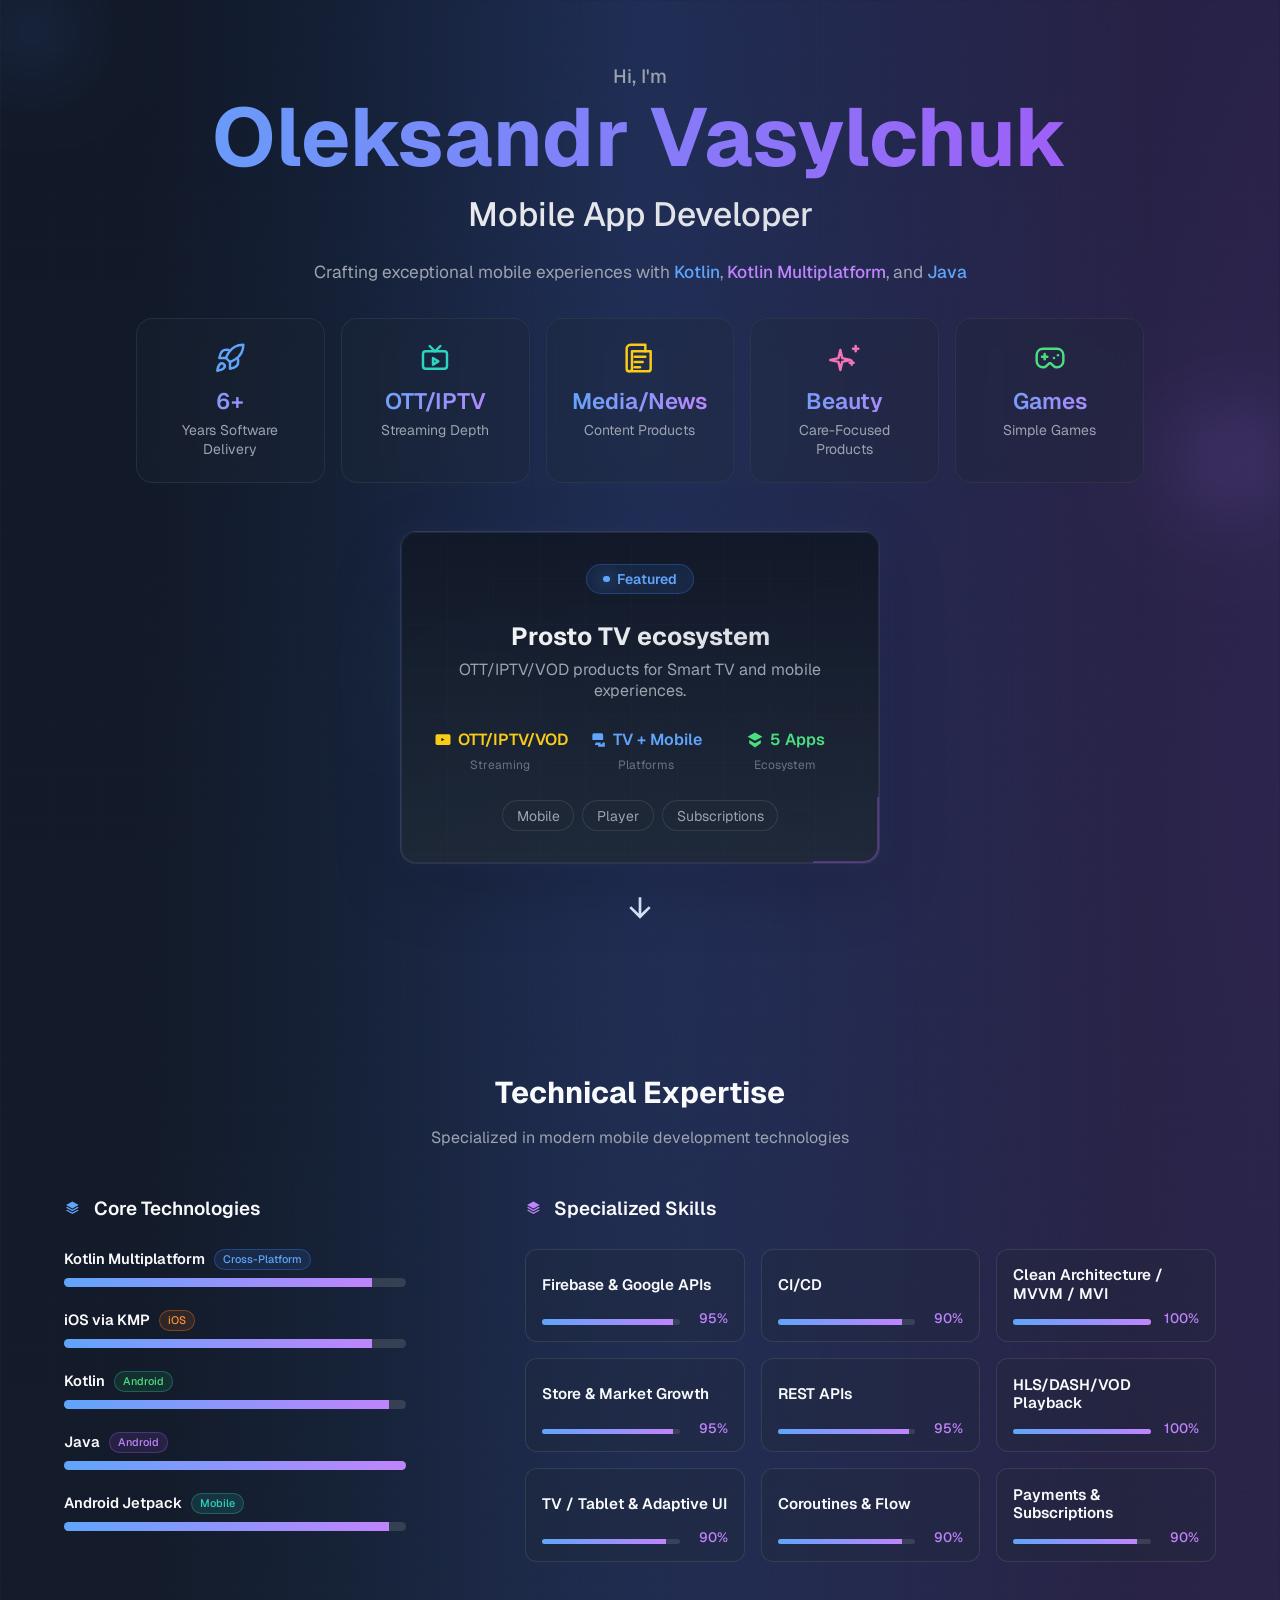
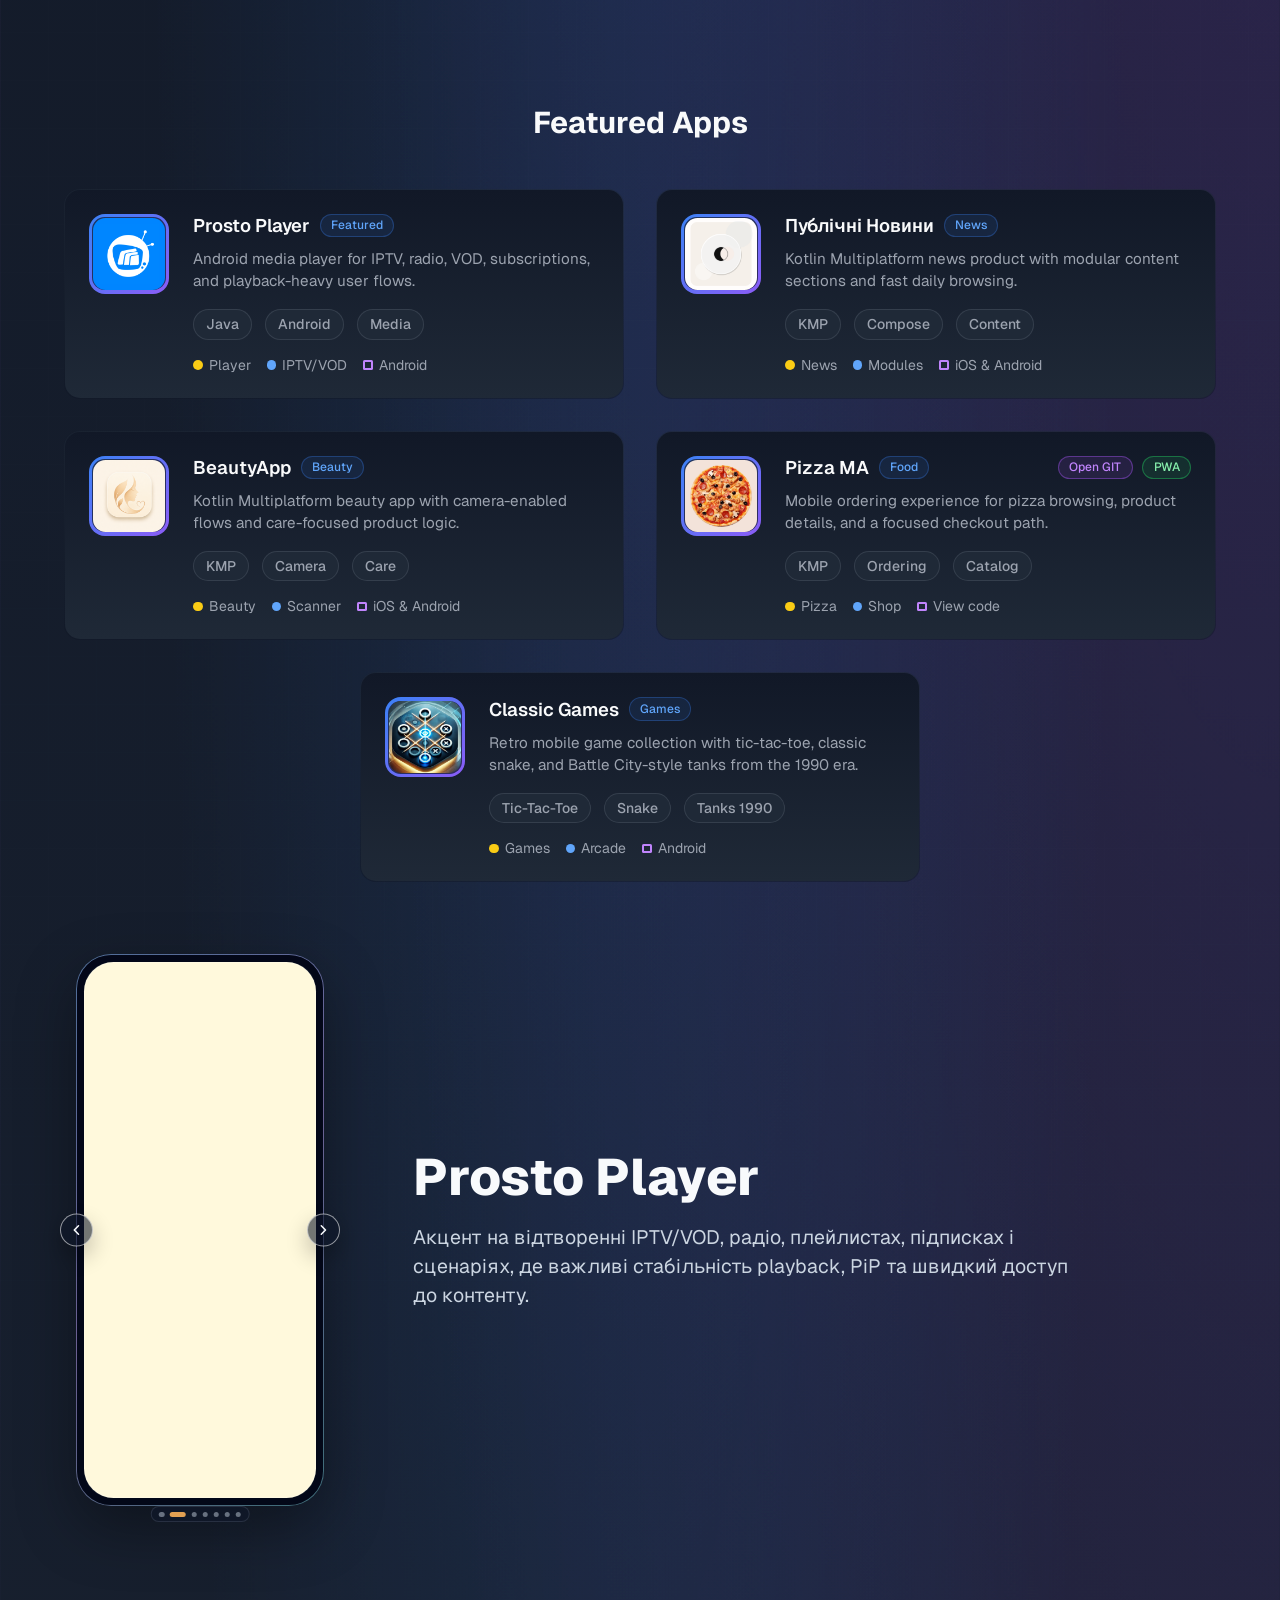
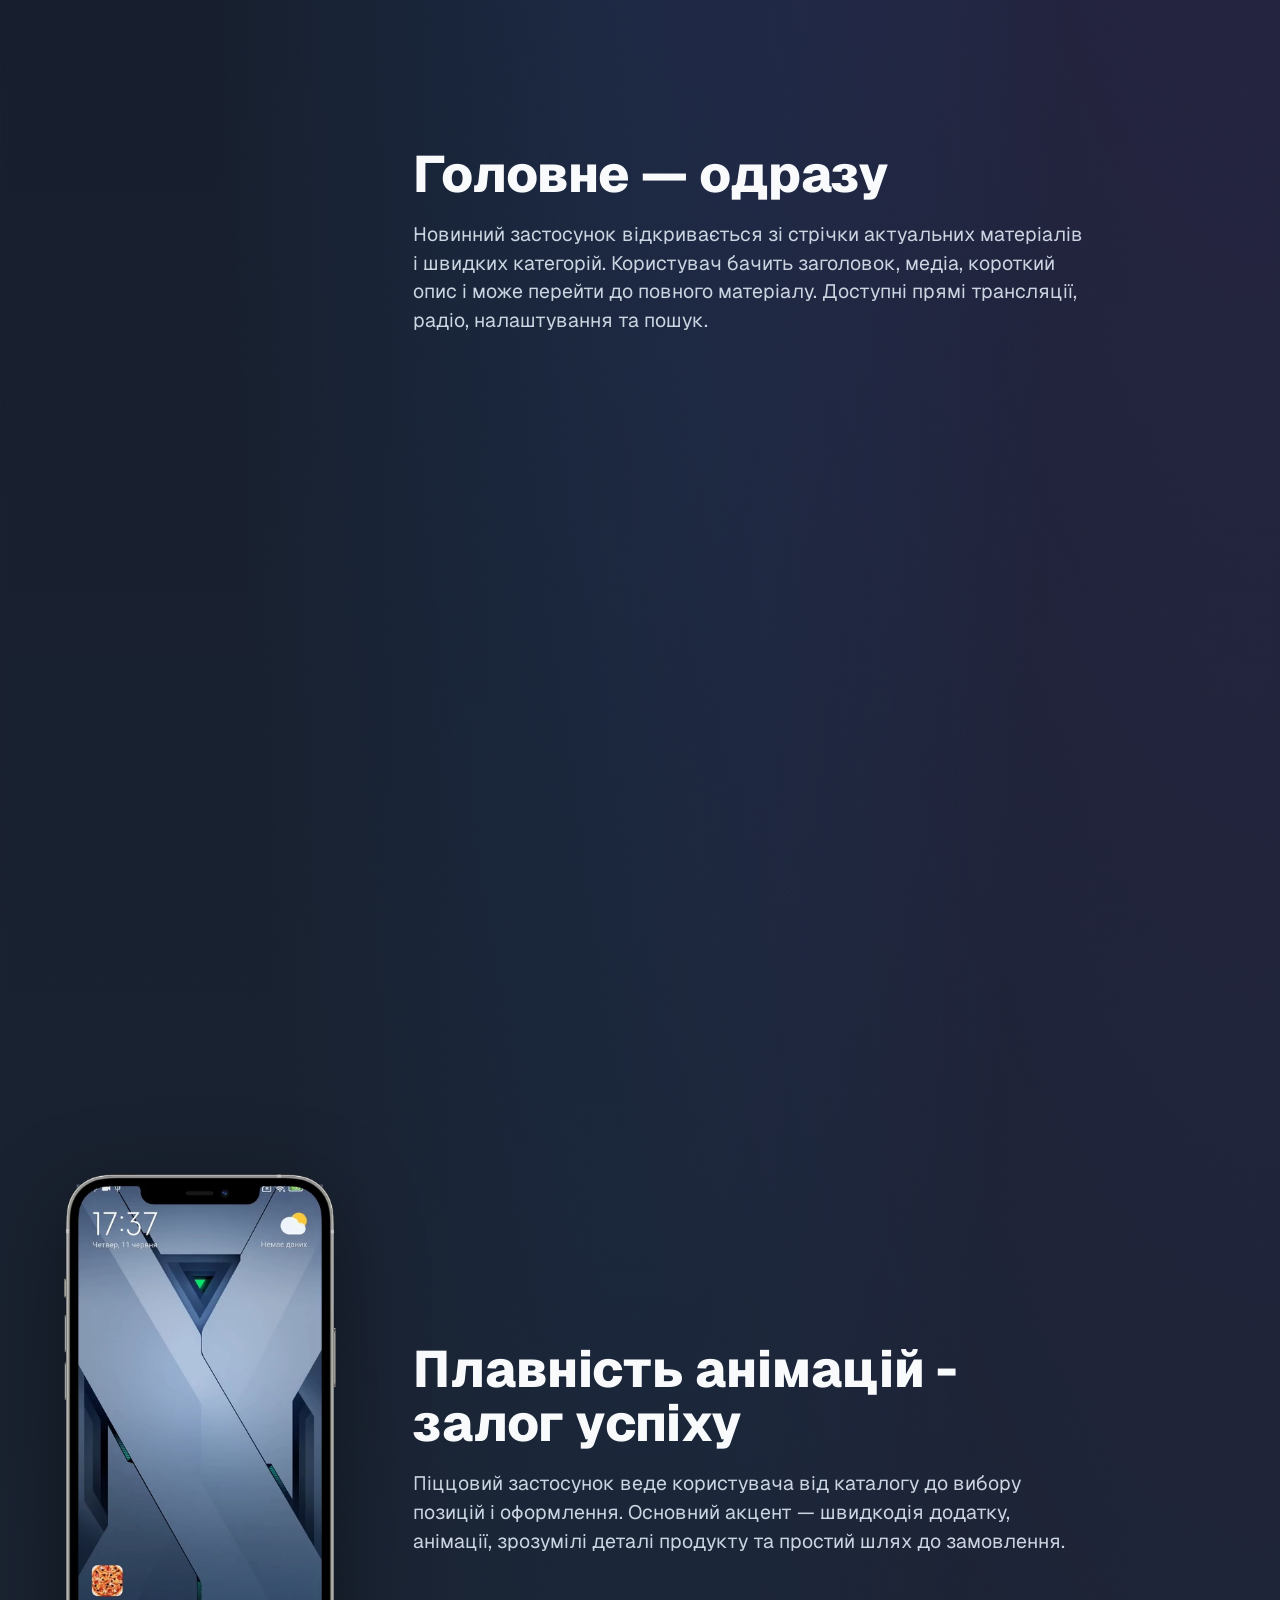
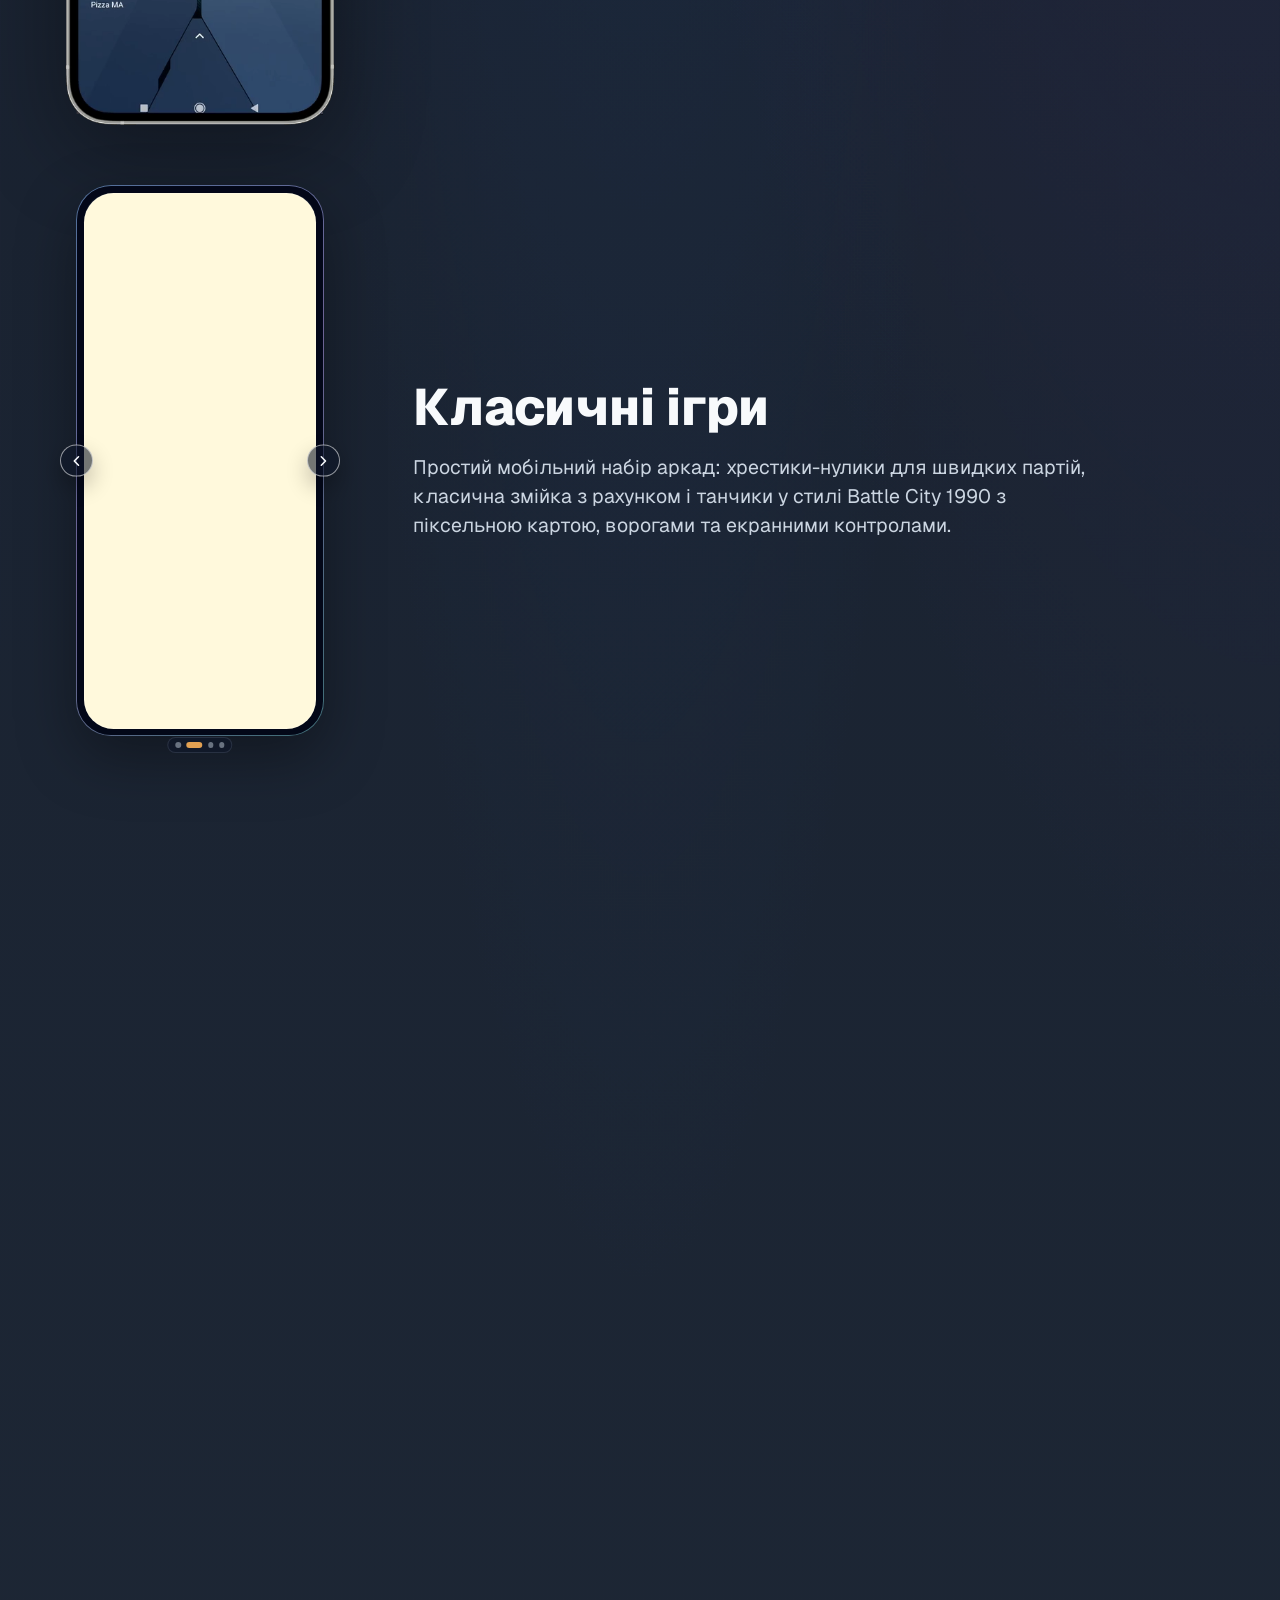
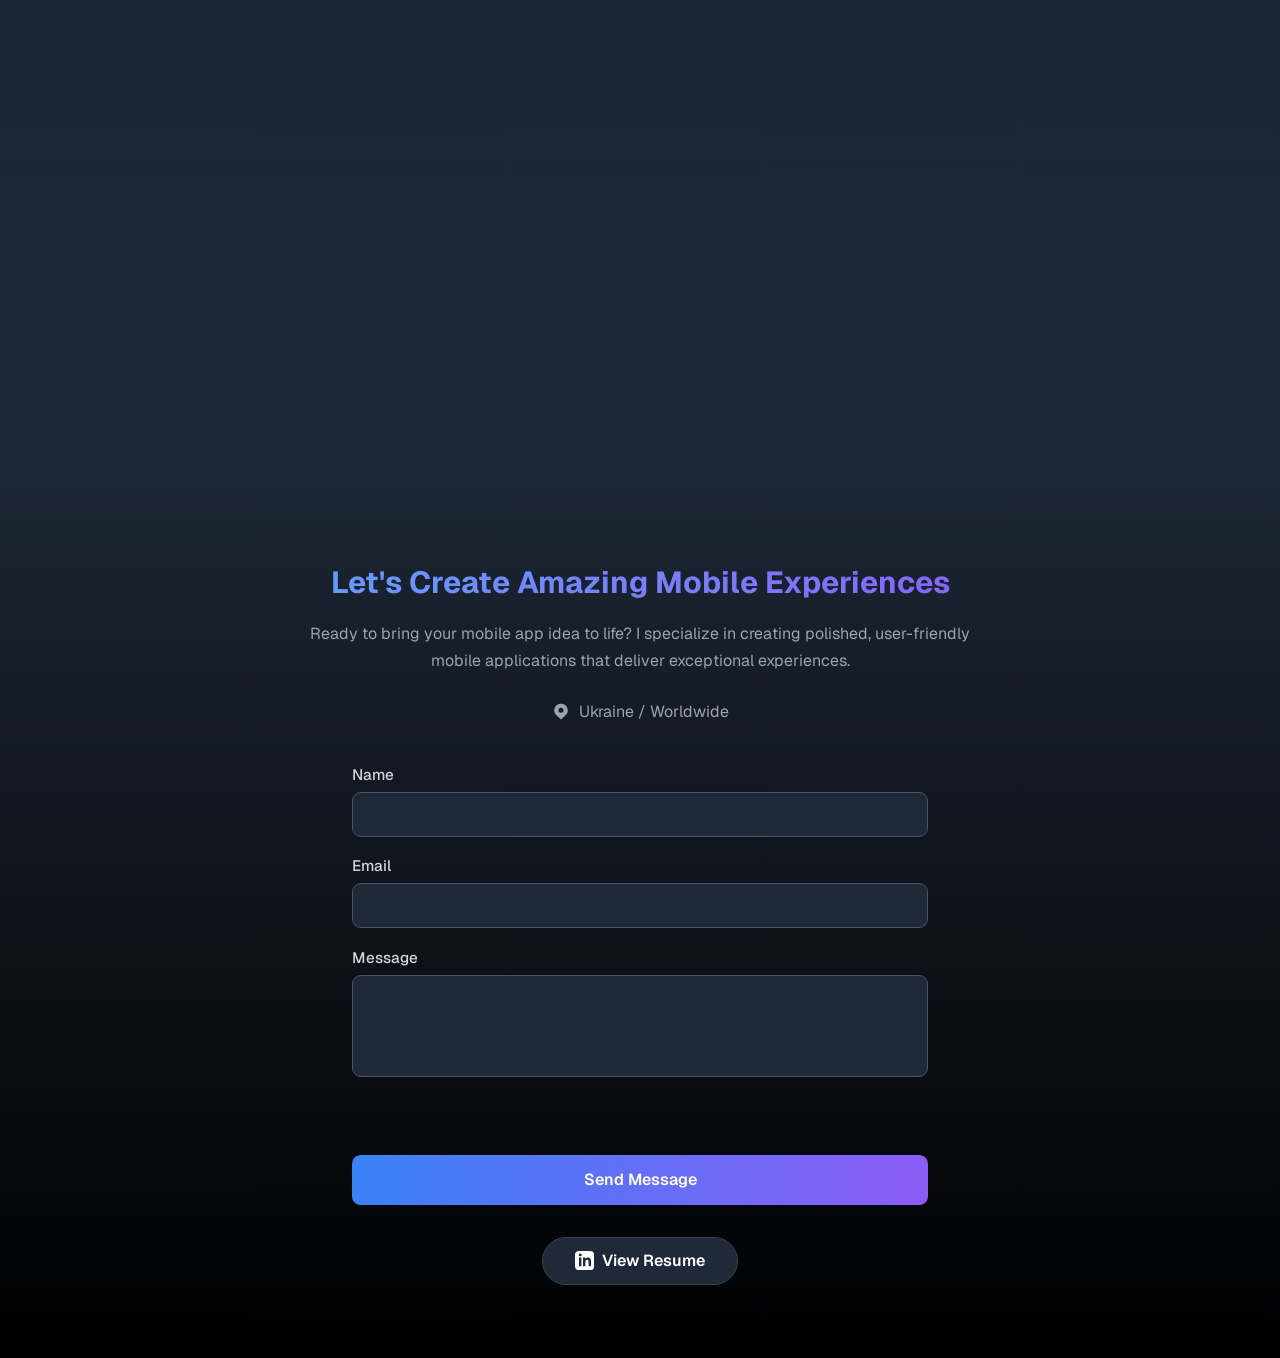
==== index.html @ 854aed81 "Add Pizza PWA action chip" ====
<!DOCTYPE html>
<html lang="en">
<head>
  <meta charset="UTF-8">
  <meta name="viewport" content="width=device-width, initial-scale=1.0">
  <meta name="description" content="Mobile developer portfolio for Oleksandr Vasylchuk. Kotlin, Kotlin Multiplatform, and Java development.">
  <title>Oleksandr Vasylchuk | Mobile App Developer</title>
  <link rel="preconnect" href="https://fonts.googleapis.com">
  <link rel="preconnect" href="https://fonts.gstatic.com" crossorigin>
  <link href="https://fonts.googleapis.com/css2?family=Geist:wght@400;500;600;700;800&display=swap" rel="stylesheet">
  <link rel="stylesheet" href="styles.css">
</head>
<body>
  <main class="page-shell">
    <div class="grid-pattern" aria-hidden="true"></div>
    <div class="ambient ambient-blue" aria-hidden="true"></div>
    <div class="ambient ambient-purple" aria-hidden="true"></div>
    <div class="ambient ambient-teal" aria-hidden="true"></div>

    <section id="home" class="hero section">
      <div class="hero-copy reveal">
        <p class="eyebrow">Hi, I'm</p>
        <h1>Oleksandr Vasylchuk</h1>
        <h2>Mobile App Developer</h2>
        <p class="hero-text">
          Crafting exceptional mobile experiences with <strong>Kotlin</strong>, <strong>Kotlin Multiplatform</strong>, and <strong>Java</strong>
        </p>
      </div>

      <div class="stats-grid">
        <article class="stat-card reveal" style="--delay: 70ms">
          <svg viewBox="0 0 24 24" aria-hidden="true">
            <path d="M4.5 16.5c-1.5 1.3-2 5-2 5s3.7-.5 5-2c.7-.8.7-2.1-.1-2.9a2.2 2.2 0 0 0-2.9-.1Z"/>
            <path d="m12 15-3-3a22 22 0 0 1 2-4A12.9 12.9 0 0 1 22 2c0 2.7-.8 7.5-6 11a22 22 0 0 1-4 2Z"/>
            <path d="M9 12H4s.6-3.5 2-5c1.6-1.6 5-1 5-1"/>
            <path d="M12 15v5s3.5-.6 5-2c1.6-1.6 1-5 1-5"/>
          </svg>
          <strong>6+</strong>
          <span>Years Software Delivery</span>
        </article>
        <article class="stat-card reveal" style="--delay: 140ms">
          <svg viewBox="0 0 24 24" aria-hidden="true">
            <rect x="3" y="7" width="18" height="13" rx="2"/>
            <path d="m8 3 4 4 4-4"/>
            <path d="m10.5 12 4 2.5-4 2.5v-5Z"/>
          </svg>
          <strong>OTT/IPTV</strong>
          <span>Streaming Depth</span>
        </article>
        <article class="stat-card reveal" style="--delay: 210ms">
          <svg viewBox="0 0 24 24" aria-hidden="true">
            <path d="M4 22h14a2 2 0 0 0 2-2V7H6v13a2 2 0 0 1-2 2Z"/>
            <path d="M4 22a2 2 0 0 1-2-2V5a3 3 0 0 1 3-3h11v5"/>
            <path d="M8 11h8"/>
            <path d="M8 15h6"/>
            <path d="M8 19h4"/>
          </svg>
          <strong>Media/News</strong>
          <span>Content Products</span>
        </article>
        <article class="stat-card reveal" style="--delay: 280ms">
          <svg viewBox="0 0 24 24" aria-hidden="true">
            <path d="M9.9 14.9 8.5 21l-1.4-6.1L1 13.5l6.1-1.4L8.5 6l1.4 6.1 6.1 1.4-6.1 1.4Z"/>
            <path d="M20 3v4"/>
            <path d="M22 5h-4"/>
            <path d="M17 14v3"/>
            <path d="M18.5 15.5h-3"/>
          </svg>
          <strong>Beauty</strong>
          <span>Care-Focused Products</span>
        </article>
        <article class="stat-card reveal" style="--delay: 350ms">
          <svg viewBox="0 0 24 24" aria-hidden="true">
            <path d="M17.3 5H6.7A4.7 4.7 0 0 0 2 9.7v4.6A4.7 4.7 0 0 0 6.7 19h.4a3 3 0 0 0 2.1-.9l2.2-2.1h1.2l2.2 2.1a3 3 0 0 0 2.1.9h.4a4.7 4.7 0 0 0 4.7-4.7V9.7A4.7 4.7 0 0 0 17.3 5Z"/>
            <path d="M6 11h4"/>
            <path d="M8 9v4"/>
            <path d="M15 12h.01"/>
            <path d="M18 10h.01"/>
          </svg>
          <strong>Games</strong>
          <span>Simple Games</span>
        </article>
      </div>

      <a class="featured-app hero-card reveal" href="https://play.google.com/store/apps/dev?id=5139522509500891874&hl=uk" target="_blank" rel="noopener noreferrer" style="--delay: 360ms">
        <div class="card-grid" aria-hidden="true"></div>
        <span class="badge">Featured</span>
        <h3>Prosto TV ecosystem</h3>
        <p>OTT/IPTV/VOD products for Smart TV and mobile experiences.</p>
        <div class="app-metrics">
          <span>
            <b>
              <svg viewBox="0 0 24 24" aria-hidden="true"><path d="M3 7a2 2 0 0 1 2-2h14a2 2 0 0 1 2 2v9a2 2 0 0 1-2 2H5a2 2 0 0 1-2-2V7Zm7 2.5v4l4-2-4-2Z"/></svg>
              OTT/IPTV/VOD
            </b>
            Streaming
          </span>
          <span>
            <b>
              <svg viewBox="0 0 24 24" aria-hidden="true"><path d="M4 6a2 2 0 0 1 2-2h9a2 2 0 0 1 2 2v6H4V6Zm12 9h3v5h-8v-5h3v2h2v-2Zm-5 3H7l1-3h4l-1 3Z"/></svg>
              TV + Mobile
            </b>
            Platforms
          </span>
          <span>
            <b>
              <svg viewBox="0 0 24 24" aria-hidden="true"><path d="M12 3 3 8l9 5 9-5-9-5Zm-7 9 7 4 7-4v4l-7 5-7-5v-4Z"/></svg>
              5 Apps
            </b>
            Ecosystem
          </span>
        </div>
        <div class="chip-row">
          <span>Mobile</span>
          <span>Player</span>
          <span>Subscriptions</span>
        </div>
      </a>

      <a class="scroll-indicator" href="#expertise" aria-label="Scroll to expertise">
        <svg viewBox="0 0 24 24" aria-hidden="true"><path d="M11 4h2v12.2l5.6-5.6L20 12l-8 8-8-8 1.4-1.4 5.6 5.6V4Z"/></svg>
      </a>
    </section>

    <section id="expertise" class="section expertise">
      <div class="section-heading reveal">
        <h2>Technical Expertise</h2>
        <p>Specialized in modern mobile development technologies</p>
      </div>

      <div class="expertise-grid">
        <div class="panel reveal">
          <h3>
            <svg viewBox="0 0 24 24" aria-hidden="true"><path d="m12 2 9 5-9 5-9-5 9-5Zm0 12 7.5-4.2L21 11l-9 5-9-5 1.5-1.2L12 14Zm0 4 7.5-4.2L21 15l-9 5-9-5 1.5-1.2L12 18Z"/></svg>
            Core Technologies
          </h3>
          <div class="tech-list">
            <article class="tech-row" tabindex="0">
              <div class="tech-title">
                <strong>Kotlin Multiplatform</strong>
                <span>Cross-Platform</span>
              </div>
              <div class="progress-line"><span style="--value: 90%"></span></div>
              <b class="percent">90%</b>
              <div class="tooltip">
                <strong>Kotlin Multiplatform</strong>
                <span>90% Proficiency</span>
                <span>Expert Level</span>
                <span>Shared mobile architecture</span>
              </div>
            </article>
            <article class="tech-row" tabindex="0">
              <div class="tech-title">
                <strong>iOS via KMP</strong>
                <span>iOS</span>
              </div>
              <div class="progress-line"><span style="--value: 90%"></span></div>
              <b class="percent">90%</b>
              <div class="tooltip">
                <strong>iOS via KMP</strong>
                <span>90% Proficiency</span>
                <span>Expert Level</span>
                <span>KMP-based iOS delivery</span>
              </div>
            </article>
            <article class="tech-row" tabindex="0">
              <div class="tech-title">
                <strong>Kotlin</strong>
                <span>Android</span>
              </div>
              <div class="progress-line"><span style="--value: 95%"></span></div>
              <b class="percent">95%</b>
              <div class="tooltip">
                <strong>Kotlin</strong>
                <span>95% Proficiency</span>
                <span>Expert Level</span>
                <span>Production Android</span>
              </div>
            </article>
            <article class="tech-row" tabindex="0">
              <div class="tech-title">
                <strong>Java</strong>
                <span>Android</span>
              </div>
              <div class="progress-line"><span style="--value: 100%"></span></div>
              <b class="percent">100%</b>
              <div class="tooltip">
                <strong>Java</strong>
                <span>100% Proficiency</span>
                <span>Expert Level</span>
                <span>Legacy and production codebases</span>
              </div>
            </article>
            <article class="tech-row" tabindex="0">
              <div class="tech-title">
                <strong>Android Jetpack</strong>
                <span>Mobile</span>
              </div>
              <div class="progress-line"><span style="--value: 95%"></span></div>
              <b class="percent">95%</b>
              <div class="tooltip">
                <strong>Android Jetpack</strong>
                <span>95% Proficiency</span>
                <span>Expert Level</span>
                <span>Modern app foundations</span>
              </div>
            </article>
          </div>
        </div>

        <div class="panel reveal" style="--delay: 120ms">
          <h3>
            <svg viewBox="0 0 24 24" aria-hidden="true"><path d="M12 2 3 7l9 5 9-5-9-5Zm0 12L4.5 9.8 3 11l9 5 9-5-1.5-1.2L12 14Zm0 4-7.5-4.2L3 15l9 5 9-5-1.5-1.2L12 18Z"/></svg>
            Specialized Skills
          </h3>
          <div class="skill-grid">
            <article class="skill-card" tabindex="0">
              <h4>Firebase & Google APIs</h4>
              <div class="mini-progress"><span style="--value: 95%"></span></div>
              <b>95%</b>
              <svg class="skill-card-icon firebase-icon" viewBox="0 0 24 24" aria-hidden="true"><path d="M3.89 15.67 6.26.46a.54.54 0 0 1 1.01-.17l2.54 4.77 2.67-1.39a.54.54 0 0 1 .96 0l7.24 15.7-7.92 4.43a1.62 1.62 0 0 1-1.59 0L3.32 19.36l6.31-10.95-5.74 7.26Zm10.41-8.52-1.82-3.48-8.95 14.31 10.77-10.83Z"/></svg>
            </article>
            <article class="skill-card" tabindex="0">
              <h4>CI/CD</h4>
              <div class="mini-progress"><span style="--value: 90%"></span></div>
              <b>90%</b>
              <img class="skill-card-icon asset-icon cicd-icon" src="assets/skill-icons/cicd.png" alt="" aria-hidden="true">
            </article>
            <article class="skill-card" tabindex="0">
              <h4>Clean Architecture&nbsp;/ MVVM / MVI</h4>
              <div class="mini-progress"><span style="--value: 100%"></span></div>
              <b>100%</b>
              <svg class="skill-card-icon architecture-icon" viewBox="0 0 24 24" aria-hidden="true"><path d="M12 2 3 7l9 5 9-5-9-5Zm-7 9 7 4 7-4 2 1-9 5-9-5 2-1Zm0 5 7 4 7-4 2 1-9 5-9-5 2-1Z"/></svg>
            </article>
            <article class="skill-card" tabindex="0">
              <h4>Store & Market Growth</h4>
              <div class="mini-progress"><span style="--value: 95%"></span></div>
              <b>95%</b>
              <img class="skill-card-icon asset-icon store-icon" src="assets/skill-icons/stores.png" alt="" aria-hidden="true">
            </article>
            <article class="skill-card" tabindex="0">
              <h4>REST APIs</h4>
              <div class="mini-progress"><span style="--value: 95%"></span></div>
              <b>95%</b>
              <img class="skill-card-icon asset-icon api-icon" src="assets/skill-icons/rest-api.png" alt="" aria-hidden="true">
            </article>
            <article class="skill-card" tabindex="0">
              <h4>HLS/DASH/VOD Playback</h4>
              <div class="mini-progress"><span style="--value: 100%"></span></div>
              <b>100%</b>
              <svg class="skill-card-icon media-icon" viewBox="0 0 24 24" aria-hidden="true"><path d="M3 5h18v12H3V5Zm7 3v6l5-3-5-3Zm-5 12h14v2H5v-2Z"/></svg>
            </article>
            <article class="skill-card" tabindex="0">
              <h4>TV / Tablet & Adaptive UI</h4>
              <div class="mini-progress"><span style="--value: 90%"></span></div>
              <b>90%</b>
              <svg class="skill-card-icon tv-icon" viewBox="0 0 24 24" aria-hidden="true"><path d="M4 5h16a2 2 0 0 1 2 2v10a2 2 0 0 1-2 2h-7v2h3v2H8v-2h3v-2H4a2 2 0 0 1-2-2V7a2 2 0 0 1 2-2Zm3 4h4v2H7V9Zm0 4h10v2H7v-2Zm12-4h-5v2h5V9Z"/></svg>
            </article>
            <article class="skill-card" tabindex="0">
              <h4>Coroutines & Flow</h4>
              <div class="mini-progress"><span style="--value: 90%"></span></div>
              <b>90%</b>
              <img class="skill-card-icon asset-icon flow-icon" src="assets/skill-icons/coroutines.png" alt="" aria-hidden="true">
            </article>
            <article class="skill-card" tabindex="0">
              <h4>Payments & Subscriptions</h4>
              <div class="mini-progress"><span style="--value: 90%"></span></div>
              <b>90%</b>
              <svg class="skill-card-icon payments-icon" viewBox="0 0 24 24" aria-hidden="true"><path d="M3 6h18v12H3V6Zm0 4h18V8H3v2Zm4 5h5v-2H7v2Zm10-2h2v2h-2v-2Z"/></svg>
            </article>
          </div>
        </div>
      </div>
    </section>

    <section id="projects" class="section projects">
      <div class="section-heading reveal">
        <h2>Featured Apps</h2>
      </div>

      <div class="project-grid">
        <article class="project-card reveal" tabindex="0">
          <div class="app-icon has-image">
            <img src="assets/project-icons/prosto-player.png" alt="Prosto Player app icon">
          </div>
          <div>
            <div class="project-title">
              <h3>Prosto Player</h3>
              <span>Featured</span>
            </div>
            <p>Android media player for IPTV, radio, VOD, subscriptions, and playback-heavy user flows.</p>
            <div class="tag-row">
              <span>Java</span><span>Android</span><span>Media</span>
            </div>
            <div class="project-meta">
              <span>Player</span><span>IPTV/VOD</span><span>Android</span>
            </div>
          </div>
        </article>

        <article class="project-card reveal" tabindex="0" style="--delay: 120ms">
          <div class="app-icon has-image">
            <img src="assets/project-icons/public-news.png" alt="Public News app icon">
          </div>
          <div>
            <div class="project-title">
              <h3>Публічні Новини</h3>
              <span>News</span>
            </div>
            <p>Kotlin Multiplatform news product with modular content sections and fast daily browsing.</p>
            <div class="tag-row">
              <span>KMP</span><span>Compose</span><span>Content</span>
            </div>
            <div class="project-meta">
              <span>News</span><span>Modules</span><span>iOS & Android</span>
            </div>
          </div>
        </article>

        <article class="project-card reveal" tabindex="0" style="--delay: 240ms">
          <div class="app-icon has-image">
            <img src="assets/project-icons/beauty-app.png" alt="BeautyApp app icon">
          </div>
          <div>
            <div class="project-title">
              <h3>BeautyApp</h3>
              <span>Beauty</span>
            </div>
            <p>Kotlin Multiplatform beauty app with camera-enabled flows and care-focused product logic.</p>
            <div class="tag-row">
              <span>KMP</span><span>Camera</span><span>Care</span>
            </div>
            <div class="project-meta">
              <span>Beauty</span><span>Scanner</span><span>iOS & Android</span>
            </div>
          </div>
        </article>

        <article class="project-card project-card--pizza reveal" tabindex="0" style="--delay: 360ms">
          <div class="app-icon has-image">
            <img src="assets/project-icons/pizza-mobile.png" alt="Pizza MA app icon">
          </div>
          <div>
            <div class="project-title">
              <h3>Pizza MA</h3>
              <span>Food</span>
              <a class="project-title__action-chip" href="repository-pizza.html" aria-label="Open Pizza MA repository browser">Open GIT</a>
              <a class="project-title__action-chip project-title__action-chip--pwa" href="https://aectann.github.io/pizza-mobile-app/pwa/?install=1" aria-label="Open Pizza MA PWA install flow">
                PWA
                <span class="project-title__tooltip" role="tooltip">Встановити додаток на робочий стіл</span>
              </a>
            </div>
            <p>Mobile ordering experience for pizza browsing, product details, and a focused checkout path.</p>
            <div class="tag-row">
              <span>KMP</span><span>Ordering</span><span>Catalog</span>
            </div>
            <div class="project-meta">
              <span>Pizza</span><span>Shop</span><span>View code</span>
            </div>
          </div>
        </article>

        <article class="project-card project-card--centered reveal" tabindex="0" style="--delay: 480ms">
          <div class="app-icon has-image">
            <img src="assets/project-icons/classic-games.png" alt="Classic Games app icon">
          </div>
          <div>
            <div class="project-title">
              <h3>Classic Games</h3>
              <span>Games</span>
            </div>
            <p>Retro mobile game collection with tic-tac-toe, classic snake, and Battle City-style tanks from the 1990 era.</p>
            <div class="tag-row">
              <span>Tic-Tac-Toe</span><span>Snake</span><span>Tanks 1990</span>
            </div>
            <div class="project-meta">
              <span>Games</span><span>Arcade</span><span>Android</span>
            </div>
          </div>
        </article>
      </div>

      <div class="project-showcases">
        <article class="project-showcase reveal">
          <div class="showcase-video" aria-label="Prosto Player screen slideshow">
            <div class="video-frame phone-slideshow phone-slideshow--player" data-slideshow data-interval="5000">
              <div class="phone-slideshow__viewport">
                <img class="phone-slideshow__slide is-active" src="assets/project-showcases/player/01-home.png" alt="Prosto Player home screen" loading="lazy" decoding="async">
                <img class="phone-slideshow__slide" src="assets/project-showcases/player/02-tv-channels.png" alt="Prosto Player TV channels screen" loading="lazy" decoding="async">
                <img class="phone-slideshow__slide" src="assets/project-showcases/player/03-cinema.png" alt="Prosto Player cinema screen" loading="lazy" decoding="async">
                <img class="phone-slideshow__slide" src="assets/project-showcases/player/04-radio.png" alt="Prosto Player radio screen" loading="lazy" decoding="async">
                <img class="phone-slideshow__slide" src="assets/project-showcases/player/05-movie-details.png" alt="Prosto Player movie details screen" loading="lazy" decoding="async">
                <img class="phone-slideshow__slide" src="assets/project-showcases/player/06-more.png" alt="Prosto Player more menu screen" loading="lazy" decoding="async">
                <img class="phone-slideshow__slide" src="assets/project-showcases/player/07-login.png" alt="Prosto Player login screen" loading="lazy" decoding="async">
              </div>
              <button class="phone-slideshow__arrow phone-slideshow__arrow--previous" type="button" data-slideshow-previous aria-label="Previous Prosto Player screen">
                <svg viewBox="0 0 24 24" aria-hidden="true"><path d="m15 18-6-6 6-6"/></svg>
              </button>
              <button class="phone-slideshow__arrow phone-slideshow__arrow--next" type="button" data-slideshow-next aria-label="Next Prosto Player screen">
                <svg viewBox="0 0 24 24" aria-hidden="true"><path d="m9 6 6 6-6 6"/></svg>
              </button>
              <div class="phone-slideshow__dots" aria-hidden="true">
                <span class="is-active"></span>
                <span></span>
                <span></span>
                <span></span>
                <span></span>
                <span></span>
                <span></span>
              </div>
            </div>
          </div>
          <div class="showcase-copy">
            <h3>Prosto Player</h3>
            <p>
              Акцент на відтворенні IPTV/VOD, радіо, плейлистах, підписках і сценаріях, де важливі стабільність playback, PiP та швидкий доступ до контенту.
            </p>
          </div>
        </article>

        <article class="project-showcase reveal" style="--delay: 120ms">
          <div class="showcase-video showcase-video--mockup" aria-label="Public News app mockup video">
            <div class="app-mockup">
              <video src="assets/project-showcases/news/mockup2-transparent-cropped.webm" autoplay muted loop playsinline preload="metadata" aria-label="Public News app mockup preview"></video>
            </div>
          </div>
          <div class="showcase-copy">
            <h3>Головне — одразу</h3>
            <p>
              Новинний застосунок відкривається зі стрічки актуальних матеріалів і швидких категорій. Користувач бачить заголовок, медіа, короткий опис і може перейти до повного матеріалу. Доступні прямі трансляції, радіо, налаштування та пошук.
            </p>
          </div>
        </article>

        <article class="project-showcase reveal" style="--delay: 240ms">
          <div class="showcase-video" aria-label="BeautyApp screen slideshow">
            <div class="video-frame phone-slideshow" data-slideshow data-interval="8000">
              <div class="phone-slideshow__viewport">
                <img class="phone-slideshow__slide is-active" src="assets/project-showcases/beauty/01-home.png" alt="BeautyApp home screen" loading="lazy" decoding="async">
                <img class="phone-slideshow__slide" src="assets/project-showcases/beauty/02-search-products.png" alt="BeautyApp product search screen" loading="lazy" decoding="async">
                <img class="phone-slideshow__slide" src="assets/project-showcases/beauty/03-favorites.png" alt="BeautyApp favorites screen" loading="lazy" decoding="async">
                <img class="phone-slideshow__slide" src="assets/project-showcases/beauty/04-profile-analysis-history.png" alt="BeautyApp skin analysis profile screen" loading="lazy" decoding="async">
                <img class="phone-slideshow__slide" src="assets/project-showcases/beauty/05-scanner.png" alt="BeautyApp scanner screen" loading="lazy" decoding="async">
              </div>
              <button class="phone-slideshow__arrow phone-slideshow__arrow--previous" type="button" data-slideshow-previous aria-label="Previous BeautyApp screen">
                <svg viewBox="0 0 24 24" aria-hidden="true"><path d="m15 18-6-6 6-6"/></svg>
              </button>
              <button class="phone-slideshow__arrow phone-slideshow__arrow--next" type="button" data-slideshow-next aria-label="Next BeautyApp screen">
                <svg viewBox="0 0 24 24" aria-hidden="true"><path d="m9 6 6 6-6 6"/></svg>
              </button>
              <div class="phone-slideshow__dots" aria-hidden="true">
                <span class="is-active"></span>
                <span></span>
                <span></span>
                <span></span>
                <span></span>
              </div>
            </div>
          </div>
          <div class="showcase-copy">
            <h3>Beauty routine у фокусі</h3>
            <p>
              BeautyApp показує доглядові сценарії, має сканер beauty товарів і персональні кроки користувача на основі AI. Інтерфейс тримає увагу на стані шкіри, рекомендаціях і зрозумілому переході між модулями.
            </p>
          </div>
        </article>

        <article class="project-showcase reveal" style="--delay: 360ms">
          <div class="showcase-video showcase-video--mockup" aria-label="Pizza MA app mockup video">
            <div class="app-mockup">
              <video src="assets/project-showcases/pizza/mockup1-transparent-cropped.webm" autoplay muted loop playsinline preload="metadata" aria-label="Pizza MA app mockup preview"></video>
            </div>
          </div>
          <div class="showcase-copy">
            <h3>Плавність анімацій - залог успіху</h3>
            <p>
              Піццовий застосунок веде користувача від каталогу до вибору позицій і оформлення. Основний акцент — швидкодія додатку, анімації, зрозумілі деталі продукту та простий шлях до замовлення.
            </p>
          </div>
        </article>

        <article class="project-showcase reveal" style="--delay: 480ms">
          <div class="showcase-video" aria-label="Classic Games screen slideshow">
            <div class="video-frame phone-slideshow phone-slideshow--games" data-slideshow data-interval="5000">
              <div class="phone-slideshow__viewport">
                <img class="phone-slideshow__slide is-active" src="assets/project-showcases/games/01-tic-tac-toe.jpg" alt="Classic Games tic-tac-toe screen" loading="lazy" decoding="async">
                <img class="phone-slideshow__slide" src="assets/project-showcases/games/02-snake.jpg" alt="Classic Games snake screen" loading="lazy" decoding="async">
                <img class="phone-slideshow__slide" src="assets/project-showcases/games/03-tanks-start.jpg" alt="Classic Games tanks start screen" loading="lazy" decoding="async">
                <img class="phone-slideshow__slide" src="assets/project-showcases/games/04-tanks-action.jpg" alt="Classic Games tanks action screen" loading="lazy" decoding="async">
              </div>
              <button class="phone-slideshow__arrow phone-slideshow__arrow--previous" type="button" data-slideshow-previous aria-label="Previous Classic Games screen">
                <svg viewBox="0 0 24 24" aria-hidden="true"><path d="m15 18-6-6 6-6"/></svg>
              </button>
              <button class="phone-slideshow__arrow phone-slideshow__arrow--next" type="button" data-slideshow-next aria-label="Next Classic Games screen">
                <svg viewBox="0 0 24 24" aria-hidden="true"><path d="m9 6 6 6-6 6"/></svg>
              </button>
              <div class="phone-slideshow__dots" aria-hidden="true">
                <span class="is-active"></span>
                <span></span>
                <span></span>
                <span></span>
              </div>
            </div>
          </div>
          <div class="showcase-copy">
            <h3>Класичні ігри</h3>
            <p>
              Простий мобільний набір аркад: хрестики-нулики для швидких партій, класична змійка з рахунком і танчики у стилі Battle City 1990 з піксельною картою, ворогами та екранними контролами.
            </p>
          </div>
        </article>
      </div>
    </section>

    <section class="section process">
      <div class="section-heading reveal">
        <h2>Development Process</h2>
        <p>A systematic approach to building exceptional mobile applications</p>
      </div>

      <div class="process-grid">
        <article class="process-card reveal">
          <div class="process-icon blue">
            <svg viewBox="0 0 24 24" aria-hidden="true"><path d="M9.7 17h4.6M12 3v1m6.4 1.6-.8.8M21 12h-1M4 12H3m3.3-5.7-.7-.7M9 18.5V19a3 3 0 0 0 6 0v-.5a3.4 3.4 0 0 1 1-2.4 5 5 0 1 0-8 0 3.4 3.4 0 0 1 1 2.4Z"/></svg>
          </div>
          <h3>Ideation & Planning</h3>
          <ol>
            <li><span>1</span>Requirements gathering and market research</li>
            <li><span>2</span>User flow and wireframe design</li>
            <li><span>3</span>Interactive prototype development</li>
          </ol>
        </article>

        <article class="process-card reveal" style="--delay: 110ms">
          <div class="process-icon purple">
            <svg viewBox="0 0 24 24" aria-hidden="true"><path d="m10 20 4-16m4 4 4 4-4 4M6 16l-4-4 4-4"/></svg>
          </div>
          <h3>Development</h3>
          <ol>
            <li><span>1</span>Architecture setup and tech stack selection</li>
            <li><span>2</span>Agile development with regular sprints</li>
            <li><span>3</span>Continuous testing and code reviews</li>
          </ol>
        </article>

        <article class="process-card reveal" style="--delay: 220ms">
          <div class="process-icon green">
            <svg viewBox="0 0 24 24" aria-hidden="true"><path d="m9 12 2 2 4-4m6 2a9 9 0 1 1-18 0 9 9 0 0 1 18 0Z"/></svg>
          </div>
          <h3>Launch & Growth</h3>
          <ol>
            <li><span>1</span>Store/market optimization and submission</li>
            <li><span>2</span>Analytics integration and monitoring</li>
            <li><span>3</span>Regular updates and feature enhancements</li>
          </ol>
        </article>
      </div>
    </section>

    <section class="section ai-agents">
      <div class="section-heading reveal">
        <h2>AI Agent Fluency</h2>
        <p>Proficient with modern AI coding agents as part of a senior engineering workflow</p>
      </div>

      <div class="ai-agents-panel reveal">
        <div class="card-grid" aria-hidden="true"></div>
        <div class="ai-agents-copy">
          <span class="badge">AI-assisted delivery</span>
          <h3>Codex, Claude, and Gemini in real production work</h3>
          <p>
            I use AI agents to accelerate implementation, investigate unfamiliar code, compare solutions, and tighten quality without replacing engineering judgment.
          </p>
          <div class="chip-row" aria-label="AI agent strengths">
            <span>Code navigation</span>
            <span>Architecture review</span>
            <span>Test strategy</span>
            <span>Refactoring support</span>
          </div>
        </div>

        <div class="agent-grid" aria-label="AI agents">
          <article class="agent-card" tabindex="0">
            <div class="agent-icon blue">
              <svg viewBox="0 0 24 24" aria-hidden="true"><path d="M8 9h8M8 13h5m8-1a9 9 0 0 1-13.8 7.6L3 21l1.4-4.2A9 9 0 1 1 21 12Z"/></svg>
            </div>
            <strong>Codex</strong>
            <span>Implementation, codebase navigation, and safe integration.</span>
          </article>

          <article class="agent-card" tabindex="0">
            <div class="agent-icon purple">
              <svg viewBox="0 0 24 24" aria-hidden="true"><path d="M12 3 4 7v6c0 4.4 3 7 8 8 5-1 8-3.6 8-8V7l-8-4Zm-3 9 2 2 4-4"/></svg>
            </div>
            <strong>Claude</strong>
            <span>Deep reasoning, tradeoff analysis, and documentation clarity.</span>
          </article>

          <article class="agent-card" tabindex="0">
            <div class="agent-icon green">
              <svg viewBox="0 0 24 24" aria-hidden="true"><path d="M12 2l1.8 6.2L20 10l-6.2 1.8L12 18l-1.8-6.2L4 10l6.2-1.8L12 2Zm6 13 .8 2.7L21 18l-2.2.3L18 21l-.8-2.7L15 18l2.2-.3L18 15Z"/></svg>
            </div>
            <strong>Gemini</strong>
            <span>Research, alternative approaches, and cross-checking ideas.</span>
          </article>
        </div>
      </div>
    </section>

    <section id="contact" class="contact">
      <div class="contact-inner reveal">
        <h2>Let's Create Amazing Mobile Experiences</h2>
        <p>Ready to bring your mobile app idea to life? I specialize in creating polished, user-friendly mobile applications that deliver exceptional experiences.</p>
        <div class="location">
          <svg viewBox="0 0 24 24" aria-hidden="true"><path d="M12 2a8 8 0 0 0-5.7 13.7L12 21l5.7-5.3A8 8 0 0 0 12 2Zm0 11a3 3 0 1 1 0-6 3 3 0 0 1 0 6Z"/></svg>
          <span>Ukraine / Worldwide</span>
        </div>
        <form id="contact-form" class="contact-form" action="https://forminit.com/f/r7am2ngciog" method="POST" aria-label="Contact form" data-forminit-form-id="r7am2ngciog">
          <label>Name<input type="text" name="fi-sender-fullName" autocomplete="name" required></label>
          <label>Email<input type="email" name="fi-sender-email" autocomplete="email" required></label>
          <label>Message<textarea name="fi-text-message" rows="4" minlength="10" required></textarea></label>
          <label class="contact-form__honeypot" aria-hidden="true">
            Website
            <input type="text" name="website" tabindex="-1" autocomplete="off">
          </label>
          <input type="hidden" name="fi-text-source" value="Portfolio contact form">
          <p class="contact-form__status" role="status" aria-live="polite"></p>
          <button type="submit">Send Message</button>
        </form>
        <a class="resume-link" href="https://www.linkedin.com/in/aectann/" target="_blank" rel="noopener noreferrer">
          <svg viewBox="0 0 24 24" aria-hidden="true"><path d="M19 0H5a5 5 0 0 0-5 5v14a5 5 0 0 0 5 5h14a5 5 0 0 0 5-5V5a5 5 0 0 0-5-5ZM8 19H5V8h3v11ZM6.5 6.7A1.8 1.8 0 1 1 6.5 3a1.8 1.8 0 0 1 0 3.7ZM20 19h-3v-5.6c0-3.4-4-3.1-4 0V19h-3V8h3v1.8c1.4-2.6 7-2.8 7 2.5V19Z"/></svg>
          View Resume
        </a>
      </div>
    </section>

    <button class="top-button" type="button" aria-label="Back to top">
      <svg viewBox="0 0 24 24" aria-hidden="true"><path d="M12 4 5 11l1.4 1.4L11 7.8V20h2V7.8l4.6 4.6L19 11l-7-7Z"/></svg>
    </button>
  </main>

  <script src="https://forminit.com/sdk/v1/forminit.js"></script>
  <script src="script.js"></script>
</body>
</html>
---- styles.css ----
:root {
  --bg: #111827;
  --panel: rgba(17, 24, 39, 0.64);
  --panel-strong: rgba(17, 24, 39, 0.92);
  --border: rgba(75, 85, 99, 0.5);
  --text: #f9fafb;
  --muted: #9ca3af;
  --blue: #60a5fa;
  --blue-strong: #3b82f6;
  --purple: #c084fc;
  --purple-strong: #8b5cf6;
  --teal: #2dd4bf;
  --green: #4ade80;
  --yellow: #facc15;
  --pink: #f472b6;
  color-scheme: dark;
}

* {
  box-sizing: border-box;
}

html {
  scroll-behavior: auto;
}

body {
  margin: 0;
  min-width: 320px;
  color: var(--text);
  background: #000;
  font-family: "Geist", ui-sans-serif, system-ui, -apple-system, BlinkMacSystemFont, "Segoe UI", sans-serif;
  font-weight: 400;
}

a {
  color: inherit;
  text-decoration: none;
}

button,
input,
textarea {
  font: inherit;
}

svg {
  display: block;
}

.page-shell {
  position: relative;
  min-height: 100vh;
  overflow: hidden;
  background:
    radial-gradient(ellipse at center top, rgba(59, 130, 246, 0.18), transparent 56%),
    radial-gradient(ellipse at right 38rem, rgba(168, 85, 247, 0.18), transparent 52%),
    linear-gradient(180deg, #111827 0%, #1f2937 100%);
}

.grid-pattern {
  position: absolute;
  inset: 0;
  z-index: 0;
  opacity: 0.1;
  pointer-events: none;
  background-image:
    linear-gradient(rgba(148, 163, 184, 0.12) 1px, transparent 1px),
    linear-gradient(90deg, rgba(148, 163, 184, 0.12) 1px, transparent 1px);
  background-size: 48px 48px;
  mask-image: linear-gradient(180deg, #000, transparent 78%);
}

.ambient {
  position: absolute;
  z-index: 0;
  border-radius: 999px;
  filter: blur(38px);
  opacity: 0.14;
  mix-blend-mode: screen;
  pointer-events: none;
  animation: none;
}

.ambient-blue {
  top: -1rem;
  left: -1rem;
  width: 6rem;
  height: 6rem;
  background: var(--blue-strong);
}

.ambient-purple {
  top: 44vh;
  right: -1rem;
  width: 8rem;
  height: 8rem;
  background: var(--purple-strong);
}

.ambient-teal {
  top: 68vh;
  left: 33%;
  width: 7rem;
  height: 7rem;
  background: #14b8a6;
}

.section {
  position: relative;
  z-index: 1;
  width: min(100% - 2rem, 72rem);
  margin-inline: auto;
}

.hero {
  min-height: 80vh;
  padding: 4rem 0 5rem;
  text-align: center;
}

.hero-copy {
  max-width: 76rem;
  margin: 0 auto;
}

.eyebrow {
  margin: 0 0 0.5rem;
  color: var(--muted);
  font-size: clamp(1.125rem, 1.5vw, 1.25rem);
  font-weight: 500;
}

.hero h1 {
  margin: 0 0 1rem;
  color: transparent;
  background: linear-gradient(90deg, #60a5fa, #a855f7, #60a5fa);
  background-size: 200%;
  -webkit-background-clip: text;
  background-clip: text;
  font-size: clamp(3.4rem, 6.4vw, 5.5rem);
  line-height: 1;
  font-weight: 700;
  letter-spacing: 0;
  white-space: nowrap;
  animation: none;
}

.hero h2 {
  margin: 0 0 1.5rem;
  color: transparent;
  background: linear-gradient(90deg, #f3f4f6, #d1d5db);
  -webkit-background-clip: text;
  background-clip: text;
  font-size: clamp(1.7rem, 2.8vw, 2.1rem);
  line-height: 1.15;
  font-weight: 500;
}

.hero-text {
  max-width: 42rem;
  margin: 0 auto;
  color: var(--muted);
  font-size: clamp(0.98rem, 1.35vw, 1.15rem);
  line-height: 1.625;
}

.hero-text strong {
  color: var(--blue);
  font-weight: 500;
}

.hero-text strong:nth-of-type(2) {
  color: var(--purple);
}

.stats-grid {
  display: grid;
  grid-template-columns: repeat(5, minmax(0, 1fr));
  gap: 1rem;
  max-width: 64rem;
  margin: 2rem auto 3rem;
  padding-inline: 0.5rem;
}

.stat-card {
  position: relative;
  min-height: 9.8rem;
  padding: 1.45rem 1.1rem;
  border: 1px solid rgba(55, 65, 81, 0.5);
  border-radius: 1rem;
  background: rgba(31, 41, 55, 0.3);
  box-shadow: none;
  backdrop-filter: blur(12px);
  transition: border-color 260ms ease, transform 260ms ease, background-color 260ms ease;
}

.stat-card:hover {
  border-color: rgba(59, 130, 246, 0.58);
  background: rgba(31, 41, 55, 0.52);
  transform: translateY(-3px);
}

.stat-card svg {
  width: 2rem;
  height: 2rem;
  margin: 0 auto 1rem;
  color: var(--blue);
  fill: none;
  stroke: currentColor;
  stroke-linecap: round;
  stroke-linejoin: round;
  stroke-width: 1.85;
}

.stat-card:nth-child(2) svg {
  color: var(--teal);
}

.stat-card:nth-child(3) svg {
  color: var(--yellow);
}

.stat-card:nth-child(4) svg {
  color: var(--pink);
}

.stat-card:nth-child(5) svg {
  color: var(--green);
}

.stat-card strong {
  display: block;
  color: transparent;
  background: linear-gradient(90deg, var(--blue), var(--purple));
  -webkit-background-clip: text;
  background-clip: text;
  font-size: clamp(1.3rem, 1.75vw, 1.75rem);
  line-height: 1;
  font-weight: 600;
}

.stat-card span {
  display: block;
  margin-top: 0.55rem;
  color: var(--muted);
  font-size: 0.875rem;
  line-height: 1.35;
  font-weight: 400;
}

.hero-card {
  width: min(100%, 30rem);
  margin: 0 auto;
}

.featured-app {
  position: relative;
  display: block;
  padding: 2rem;
  border: 1px solid rgba(75, 85, 99, 0.5);
  border-radius: 1rem;
  color: inherit;
  background: linear-gradient(180deg, rgba(17, 24, 39, 0.96), rgba(31, 41, 55, 0.88));
  box-shadow:
    0 0 24px rgba(99, 102, 241, 0.08),
    0 22px 68px rgba(0, 0, 0, 0.18);
  overflow: hidden;
  outline: none;
  text-decoration: none;
  transition:
    background 280ms ease,
    border-color 280ms ease,
    box-shadow 280ms ease,
    transform 280ms ease;
}

.featured-app::before {
  content: "";
  position: absolute;
  inset: 0;
  border-radius: inherit;
  border: 1px solid transparent;
  background: linear-gradient(135deg, rgba(59, 130, 246, 0.56), rgba(168, 85, 247, 0.5)) border-box;
  opacity: 0.3;
  pointer-events: none;
  -webkit-mask:
    linear-gradient(#000 0 0) padding-box,
    linear-gradient(#000 0 0);
  -webkit-mask-composite: xor;
  mask:
    linear-gradient(#000 0 0) padding-box,
    linear-gradient(#000 0 0);
  mask-composite: exclude;
  transition: opacity 280ms ease;
}

.featured-app::after {
  content: "";
  position: absolute;
  inset: auto 0 0 auto;
  width: 4rem;
  height: 4rem;
  border-right: 2px solid rgba(168, 85, 247, 0.44);
  border-bottom: 2px solid rgba(168, 85, 247, 0.44);
  border-radius: 0 0 1rem 0;
  opacity: 0.8;
  pointer-events: none;
  transition: opacity 280ms ease;
}

.featured-app:hover,
.featured-app:focus-visible {
  border-color: rgba(75, 85, 99, 0.64);
  background: linear-gradient(180deg, rgba(17, 24, 39, 0.98), rgba(31, 41, 55, 0.92));
  box-shadow:
    0 0 28px rgba(99, 102, 241, 0.14),
    0 26px 74px rgba(0, 0, 0, 0.28);
  transform: none;
}

.featured-app:hover::before,
.featured-app:focus-visible::before {
  opacity: 0.65;
}

.featured-app:hover::after,
.featured-app:focus-visible::after {
  opacity: 1;
}

.card-grid {
  position: absolute;
  inset: 0;
  opacity: 0.18;
  background-image:
    linear-gradient(rgba(148, 163, 184, 0.12) 1px, transparent 1px),
    linear-gradient(90deg, rgba(148, 163, 184, 0.12) 1px, transparent 1px);
  background-size: 46px 46px;
  pointer-events: none;
  transition: opacity 280ms ease;
}

.featured-app:hover .card-grid,
.featured-app:focus-visible .card-grid {
  opacity: 0.26;
}

.badge {
  position: relative;
  display: inline-flex;
  align-items: center;
  gap: 0.4rem;
  padding: 0.32rem 1rem;
  border: 1px solid rgba(59, 130, 246, 0.3);
  border-radius: 999px;
  color: var(--blue);
  background: rgba(59, 130, 246, 0.12);
  font-size: 0.875rem;
  font-weight: 600;
  transition: border-color 220ms ease, background-color 220ms ease, color 220ms ease;
}

.badge::before {
  content: "";
  width: 0.42rem;
  height: 0.42rem;
  border-radius: 50%;
  background: var(--blue);
  box-shadow: 0 0 16px var(--blue);
  transition: box-shadow 220ms ease;
}

.featured-app:hover .badge,
.featured-app:focus-visible .badge {
  border-color: rgba(96, 165, 250, 0.44);
  color: #93c5fd;
  background: rgba(59, 130, 246, 0.16);
}

.featured-app:hover .badge::before,
.featured-app:focus-visible .badge::before {
  box-shadow: 0 0 20px rgba(96, 165, 250, 0.9);
}

.app-label,
.featured-app h3,
.featured-app p,
.app-metrics,
.chip-row {
  position: relative;
}

.app-label {
  margin: 1.15rem 0 0.3rem;
  color: #cbd5e1;
  font-size: 0.875rem;
  font-weight: 600;
  text-transform: uppercase;
  transition: color 220ms ease, opacity 220ms ease;
}

.featured-app h3 {
  margin: 1.8rem 0 0;
  color: transparent;
  background: linear-gradient(90deg, #f9fafb, #d1d5db);
  -webkit-background-clip: text;
  background-clip: text;
  font-size: clamp(1.45rem, 2vw, 1.55rem);
  line-height: 1.1;
  font-weight: 700;
  transition: color 240ms ease, background-position 300ms ease;
}

.featured-app:hover .app-label,
.featured-app:focus-visible .app-label {
  color: #d1d5db;
}

.featured-app:hover h3,
.featured-app:focus-visible h3 {
  color: transparent;
  background: linear-gradient(90deg, #60a5fa, #a78bfa);
  -webkit-background-clip: text;
  background-clip: text;
}

.featured-app p {
  margin: 0.55rem 0 0;
  color: var(--muted);
  font-size: 1rem;
  font-weight: 400;
  transition: color 220ms ease;
}

.featured-app:hover > p:not(.app-label),
.featured-app:focus-visible > p:not(.app-label) {
  color: #f3f4f6;
}

.app-metrics {
  display: grid;
  grid-template-columns: repeat(3, 1fr);
  gap: 1rem;
  margin-top: 1.8rem;
  color: var(--muted);
}

.app-metrics span {
  display: grid;
  gap: 0.45rem;
  color: #6b7280;
  font-size: 0.75rem;
  transition: color 220ms ease;
}

.app-metrics b {
  display: inline-flex;
  align-items: center;
  justify-content: center;
  gap: 0.3rem;
  color: var(--blue);
  font-size: 1rem;
  line-height: 1;
  font-weight: 600;
  transition: color 220ms ease, transform 220ms ease;
}

.app-metrics svg {
  width: 1.25rem;
  height: 1.25rem;
  fill: currentColor;
}

.app-metrics span:first-child b {
  color: var(--yellow);
}

.app-metrics span:last-child b {
  color: var(--green);
}

.featured-app:hover .app-metrics span,
.featured-app:focus-visible .app-metrics span {
  color: #9ca3af;
}

.featured-app:hover .app-metrics b,
.featured-app:focus-visible .app-metrics b {
  transform: translateY(-1px);
}

.chip-row,
.tag-row {
  display: flex;
  flex-wrap: wrap;
  justify-content: center;
  gap: 0.8rem;
}

.chip-row {
  gap: 0.5rem;
  margin-top: 1.7rem;
}

.chip-row span,
.tag-row span {
  padding: 0.42rem 0.95rem;
  border: 1px solid rgba(75, 85, 99, 0.5);
  border-radius: 999px;
  color: #d1d5db;
  background: rgba(31, 41, 55, 0.72);
  font-weight: 500;
  transition: border-color 220ms ease, background-color 220ms ease, color 220ms ease;
}

.chip-row span {
  padding: 0.34rem 0.86rem;
  color: var(--muted);
  font-size: 0.875rem;
  font-weight: 400;
}

.featured-app:hover .chip-row span,
.featured-app:focus-visible .chip-row span {
  border-color: rgba(75, 85, 99, 0.72);
  color: #f3f4f6;
  background: rgba(31, 41, 55, 0.82);
}

.scroll-indicator {
  display: grid;
  place-items: center;
  width: 3rem;
  height: 3rem;
  margin: 1.25rem auto 0;
  color: #dbeafe;
  animation: none;
}

.scroll-indicator svg {
  width: 2rem;
  height: 2rem;
  fill: currentColor;
}

.expertise,
.projects,
.process,
.ai-agents {
  padding: 4rem 0 5rem;
}

.section-heading {
  max-width: 52rem;
  margin: 0 auto 3rem;
  text-align: center;
}

.section-heading h2 {
  margin: 0;
  color: #f8fafc;
  font-size: clamp(1.5rem, 2.5vw, 1.875rem);
  line-height: 1.15;
  font-weight: 700;
}

.section-heading p {
  margin: 1rem 0 0;
  color: var(--muted);
  font-size: clamp(0.875rem, 1.4vw, 1rem);
}

.expertise-grid {
  position: relative;
  isolation: isolate;
  display: grid;
  grid-template-columns: minmax(0, 0.86fr) minmax(0, 1.44fr);
  gap: 3rem;
  align-items: start;
  max-width: 72rem;
  margin: 0 auto;
}

.panel {
  position: relative;
  z-index: 0;
  min-height: 15.5rem;
  padding: 0;
  border: 0;
  border-radius: 0;
  background: transparent;
  backdrop-filter: none;
}

.panel:first-child {
  z-index: 30;
}

.panel:nth-child(2) {
  z-index: 10;
}

.panel h3 {
  display: flex;
  align-items: center;
  gap: 0.8rem;
  margin: 0 0 1.75rem;
  font-size: 1.18rem;
  font-weight: 600;
}

.panel h3 svg {
  width: 1.05rem;
  height: 1.05rem;
  fill: var(--purple);
}

.panel:first-child h3 svg {
  fill: var(--blue);
}

.tech-list {
  display: grid;
  gap: 1.45rem;
}

.tech-row {
  position: relative;
  display: grid;
  grid-template-columns: 1fr;
  align-items: center;
  gap: 0.5rem;
  padding-right: 4.4rem;
  outline: none;
}

.tech-row:hover,
.tech-row:focus-within {
  z-index: 8;
}

.tech-title {
  display: flex;
  align-items: center;
  gap: 0.55rem;
  min-width: 0;
}

.tech-title strong {
  overflow-wrap: normal;
  font-size: 0.92rem;
  line-height: 1.22;
  font-weight: 600;
}

.tech-title span {
  flex: 0 0 auto;
  padding: 0.16rem 0.5rem;
  border: 1px solid rgba(59, 130, 246, 0.32);
  border-radius: 999px;
  color: var(--blue);
  background: rgba(59, 130, 246, 0.12);
  font-size: 0.68rem;
  font-weight: 500;
}

.tech-row:nth-child(2) .tech-title span {
  border-color: rgba(249, 115, 22, 0.38);
  color: #fb923c;
  background: rgba(249, 115, 22, 0.12);
}

.tech-row:nth-child(3) .tech-title span {
  border-color: rgba(45, 212, 191, 0.3);
  color: var(--green);
  background: rgba(34, 197, 94, 0.12);
}

.tech-row:nth-child(4) .tech-title span {
  border-color: rgba(168, 85, 247, 0.32);
  color: var(--purple);
  background: rgba(168, 85, 247, 0.12);
}

.tech-row:nth-child(5) .tech-title span {
  border-color: rgba(45, 212, 191, 0.3);
  color: var(--teal);
  background: rgba(45, 212, 191, 0.12);
}

.progress-line,
.mini-progress {
  overflow: hidden;
  border-radius: 999px;
  background: rgba(75, 85, 99, 0.58);
}

.progress-line {
  height: 0.55rem;
}

.progress-line span,
.mini-progress span {
  display: block;
  width: var(--value);
  height: 100%;
  background: linear-gradient(90deg, var(--blue), var(--purple));
  transform-origin: left;
  animation: expand 1.2s ease both;
}

.percent {
  position: absolute;
  right: 0.2rem;
  top: 1.38rem;
  z-index: 60;
  color: var(--blue);
  font-size: 0.88rem;
  text-align: right;
  opacity: 0;
  transform: translateX(0.25rem);
  transition: opacity 180ms ease, transform 180ms ease;
}

.tech-row:hover .percent,
.tech-row:focus-visible .percent {
  opacity: 1;
  transform: translateX(0);
}

.tooltip {
  position: absolute;
  left: calc(100% + 0.85rem);
  top: 0.25rem;
  z-index: 50;
  display: grid;
  gap: 0.38rem;
  width: 12rem;
  padding: 0.8rem;
  border: 1px solid rgba(75, 85, 99, 0.68);
  border-radius: 0.55rem;
  color: #d1d5db;
  background: rgba(31, 41, 55, 0.86);
  box-shadow: 0 20px 52px rgba(0, 0, 0, 0.38);
  backdrop-filter: blur(10px);
  font-size: 0.78rem;
  opacity: 0;
  pointer-events: none;
  transform: translate(0.45rem, 0.32rem);
  transition: opacity 180ms ease, transform 180ms ease, border-color 180ms ease;
}

.tooltip strong {
  color: #f3f4f6;
  font-size: 0.84rem;
  font-weight: 600;
}

.tooltip span {
  color: var(--muted);
}

.tooltip span::before {
  content: "- ";
}

.tech-row:hover .tooltip,
.tech-row:focus-visible .tooltip {
  opacity: 1;
  transform: translate(0, 0);
  border-color: rgba(96, 165, 250, 0.22);
}

.skill-grid {
  display: grid;
  grid-template-columns: repeat(3, minmax(0, 1fr));
  gap: 1rem;
}

.skill-card {
  position: relative;
  padding: 1.05rem 1rem;
  border: 1px solid rgba(75, 85, 99, 0.5);
  border-radius: 0.75rem;
  background: rgba(31, 41, 55, 0.3);
  overflow: hidden;
  transition: border-color 240ms ease, transform 240ms ease, background-color 240ms ease;
}

.skill-card::after,
.app-icon::after {
  content: "";
  position: absolute;
  inset: 0;
  background: linear-gradient(100deg, transparent 20%, rgba(96, 165, 250, 0.16), transparent 70%);
  transform: translateX(-120%);
  opacity: 0;
  animation: none;
}

.skill-card::after {
  z-index: 0;
}

.skill-card:hover {
  border-color: rgba(168, 85, 247, 0.55);
  background: rgba(31, 41, 55, 0.42);
  transform: translateY(-3px);
}

.skill-card h4 {
  display: flex;
  align-items: center;
  justify-content: flex-start;
  margin: 0 0 1rem;
  min-height: 2.4em;
  font-size: 0.95rem;
  line-height: 1.2;
  font-weight: 600;
  text-wrap: balance;
}

.mini-progress {
  position: relative;
  width: calc(100% - 3rem);
  height: 0.36rem;
}

.skill-card b {
  position: absolute;
  right: 1rem;
  bottom: 0.92rem;
  z-index: 1;
  display: block;
  margin: 0;
  color: var(--purple);
  font-size: 0.85rem;
  font-weight: 500;
  text-align: right;
}

.skill-card h4,
.skill-card .mini-progress {
  position: relative;
  z-index: 1;
}

.skill-card-icon {
  position: absolute;
  right: -0.7rem;
  bottom: -0.85rem;
  z-index: 0;
  width: 5.25rem;
  height: 5.25rem;
  color: var(--purple);
  fill: currentColor;
  opacity: 0;
  pointer-events: none;
  transform: translate(0.5rem, 0.5rem) rotate(12deg) scale(0.9);
  transition: opacity 260ms ease, transform 260ms ease;
}

.skill-card-icon.asset-icon {
  object-fit: contain;
  filter: saturate(1.08) brightness(1.04) drop-shadow(0 8px 16px rgba(0, 0, 0, 0.22));
  transform: translate(0.5rem, 0.5rem) rotate(0deg) scale(0.9);
}

.skill-card-icon.asset-icon.store-icon {
  right: -1rem;
  bottom: -0.55rem;
  width: 6.6rem;
  height: 4.3rem;
}

.skill-card:hover .skill-card-icon,
.skill-card:focus-within .skill-card-icon {
  opacity: 0.16;
  transform: translate(0, 0) rotate(12deg) scale(1);
}

.skill-card:hover .skill-card-icon.asset-icon,
.skill-card:focus-within .skill-card-icon.asset-icon {
  opacity: 0.18;
  transform: translate(0, 0) rotate(0deg) scale(1);
}

.firebase-icon {
  color: var(--yellow);
}

.store-icon {
  color: var(--green);
}

.api-icon {
  color: var(--blue);
}

.media-icon {
  color: var(--purple);
}

.tv-icon {
  color: var(--teal);
}

.flow-icon {
  color: #fb923c;
}

.architecture-icon {
  color: #a78bfa;
}

.payments-icon {
  color: var(--green);
}

.cicd-icon {
  color: var(--blue);
}

.project-grid {
  display: grid;
  grid-template-columns: repeat(2, 1fr);
  gap: 2rem;
  max-width: 72rem;
  margin: 0 auto;
}

.projects .section-heading h2 {
  color: #f9fafb;
  background: none;
  -webkit-background-clip: initial;
  background-clip: initial;
  text-shadow: none;
}

.project-card {
  position: relative;
  display: grid;
  grid-template-columns: auto 1fr;
  gap: 1.5rem;
  min-height: 13rem;
  padding: 1.5rem;
  border: 1px solid transparent;
  border-radius: 1rem;
  background:
    linear-gradient(180deg, #111827, #1f2937) padding-box,
    linear-gradient(180deg, rgba(31, 41, 55, 0.5), rgba(17, 24, 39, 0.5)) border-box;
  box-shadow: none;
  transition: transform 240ms ease, box-shadow 240ms ease;
}

.project-card-link {
  color: inherit;
}

.project-card-link:focus-visible {
  outline: 2px solid rgba(96, 165, 250, 0.9);
  outline-offset: 4px;
}

.project-card:hover {
  transform: translateY(-4px);
  box-shadow: inset 0 0 0 1px rgba(96, 165, 250, 0.35), 0 24px 60px rgba(0, 0, 0, 0.24);
}

@media (min-width: 981px) {
  .project-card--centered {
    grid-column: 1 / -1;
    width: calc((100% - 2rem) / 2);
    justify-self: center;
  }
}

.app-icon {
  position: relative;
  display: grid;
  place-items: center;
  width: 5rem;
  height: 5rem;
  border-radius: 1rem;
  background: linear-gradient(135deg, var(--blue-strong), var(--purple-strong));
  box-shadow: none;
  overflow: hidden;
}

.app-icon::before {
  content: "";
  position: absolute;
  inset: 0.25rem;
  z-index: 0;
  border-radius: 0.78rem;
  background: #111827;
}

.app-icon svg {
  position: relative;
  z-index: 2;
  width: 2.6rem;
  height: 2.6rem;
  fill: none;
  stroke: var(--blue);
  stroke-width: 1.5;
  stroke-linecap: round;
  stroke-linejoin: round;
}

.app-icon.purple svg {
  stroke: var(--purple);
}

.app-icon.has-image {
  padding: 0.25rem;
}

.app-icon.has-image::before {
  inset: 0.2rem;
  background: rgba(17, 24, 39, 0.72);
}

.app-icon img {
  position: relative;
  z-index: 2;
  width: 100%;
  height: 100%;
  border-radius: 0.78rem;
  object-fit: cover;
}

.project-title {
  display: flex;
  align-items: center;
  flex-wrap: wrap;
  gap: 0.6rem;
  margin-bottom: 0.65rem;
}

.project-title h3 {
  margin: 0;
  font-size: 1.15rem;
  font-weight: 600;
  transition: color 220ms ease;
}

.project-card:hover .project-title h3,
.project-card:focus-within .project-title h3 {
  color: var(--blue);
}

.project-title span,
.project-title__action-chip {
  padding: 0.18rem 0.65rem;
  border: 1px solid rgba(59, 130, 246, 0.3);
  border-radius: 999px;
  color: var(--blue);
  background: rgba(59, 130, 246, 0.11);
  font-size: 0.75rem;
  font-weight: 500;
}

.project-title__action-chip {
  position: relative;
  display: inline-flex;
  align-items: center;
  text-decoration: none;
  margin-left: auto;
  border-color: rgba(168, 85, 247, 0.42) !important;
  color: var(--purple) !important;
  background: rgba(168, 85, 247, 0.12) !important;
}

.project-title__action-chip + .project-title__action-chip {
  margin-left: 0;
}

.project-title__action-chip:hover,
.project-title__action-chip:focus-visible {
  border-color: rgba(96, 165, 250, 0.65) !important;
  color: #bfdbfe !important;
  background: rgba(59, 130, 246, 0.18) !important;
}

.project-title__action-chip:focus-visible {
  outline: 2px solid rgba(96, 165, 250, 0.9);
  outline-offset: 3px;
}

.project-title__action-chip--pwa {
  border-color: rgba(34, 197, 94, 0.45) !important;
  color: #86efac !important;
  background: rgba(34, 197, 94, 0.12) !important;
}

.project-title__tooltip {
  position: absolute;
  z-index: 8;
  right: 0;
  bottom: calc(100% + 0.6rem);
  width: max-content;
  max-width: min(17rem, calc(100vw - 2rem));
  padding: 0.5rem 0.7rem;
  border: 1px solid rgba(148, 163, 184, 0.22);
  border-radius: 0.75rem;
  color: #f9fafb;
  background: rgba(15, 23, 42, 0.94);
  box-shadow: 0 16px 38px rgba(0, 0, 0, 0.28);
  font-size: 0.78rem;
  line-height: 1.35;
  white-space: normal;
  opacity: 0;
  pointer-events: none;
  transform: translateY(0.35rem);
  transition: opacity 160ms ease, transform 160ms ease;
}

.project-title__action-chip--pwa:hover .project-title__tooltip,
.project-title__action-chip--pwa:focus-visible .project-title__tooltip {
  opacity: 1;
  transform: translateY(0);
}

.project-card p {
  margin: 0 0 1rem;
  color: var(--muted);
  font-size: 0.95rem;
  line-height: 1.5;
}

.tag-row {
  justify-content: flex-start;
  margin-bottom: 1rem;
}

.tag-row span {
  padding: 0.32rem 0.75rem;
  color: var(--muted);
  background: #1f2937;
  font-size: 0.875rem;
}

.project-card:hover .tag-row span,
.project-card:focus-within .tag-row span {
  color: #f9fafb;
  border-color: rgba(75, 85, 99, 0.72);
  background: rgba(31, 41, 55, 0.86);
}

.project-meta {
  display: flex;
  flex-wrap: wrap;
  gap: 1rem;
  color: var(--muted);
  font-size: 0.875rem;
}

.project-meta span::before {
  display: inline-block;
  width: 0.62rem;
  height: 0.62rem;
  margin-right: 0.35rem;
  border-radius: 50%;
  background: var(--blue);
  content: "";
}

.project-meta span:nth-child(1)::before {
  background: var(--yellow);
}

.project-meta span:nth-child(2)::before {
  border-radius: 999px;
}

.project-meta span:nth-child(3)::before {
  border-radius: 0.1rem;
  background: transparent;
  box-shadow: inset 0 0 0 2px var(--purple);
}

.project-showcases {
  display: grid;
  gap: 3.5rem;
  max-width: 72rem;
  margin: 4.5rem auto 0;
}

.project-showcase {
  display: grid;
  grid-template-columns: minmax(12rem, 17rem) minmax(0, 1fr);
  gap: clamp(2rem, 6vw, 6rem);
  align-items: center;
}

.showcase-video {
  justify-self: center;
  width: min(100%, 15.5rem);
}

.showcase-video--mockup {
  width: min(100%, 18rem);
}

.app-mockup {
  display: grid;
  place-items: center;
  aspect-ratio: 9 / 18.5;
  width: 100%;
  background: transparent;
  filter: drop-shadow(0 24px 44px rgba(0, 0, 0, 0.36));
}

.app-mockup video {
  display: block;
  width: 100%;
  height: 100%;
  object-fit: contain;
}

.video-frame {
  position: relative;
  display: grid;
  place-items: center;
  aspect-ratio: 9 / 18.5;
  width: 100%;
  padding: 0.8rem;
  border: 1px solid rgba(148, 163, 184, 0.26);
  border-radius: 2.2rem;
  background:
    linear-gradient(180deg, rgba(15, 23, 42, 0.98), rgba(17, 24, 39, 0.94)) padding-box,
    linear-gradient(135deg, rgba(96, 165, 250, 0.48), rgba(192, 132, 252, 0.42), rgba(45, 212, 191, 0.32)) border-box;
  box-shadow:
    0 22px 58px rgba(0, 0, 0, 0.34),
    inset 0 0 0 0.45rem rgba(2, 6, 23, 0.9);
  overflow: hidden;
}

.video-frame::before {
  content: "";
  position: absolute;
  top: 0.72rem;
  left: 50%;
  z-index: 2;
  width: 4.2rem;
  height: 0.72rem;
  border-radius: 999px;
  background: #020617;
  transform: translateX(-50%);
}

.video-frame::after {
  content: "";
  position: absolute;
  inset: 1.35rem 0.8rem 0.8rem;
  border-radius: 1.45rem;
  background:
    radial-gradient(circle at 30% 20%, rgba(96, 165, 250, 0.18), transparent 28%),
    radial-gradient(circle at 72% 68%, rgba(192, 132, 252, 0.2), transparent 30%),
    linear-gradient(180deg, rgba(31, 41, 55, 0.78), rgba(15, 23, 42, 0.96));
}

.video-frame span {
  position: relative;
  z-index: 3;
  display: inline-flex;
  align-items: center;
  justify-content: center;
  min-height: 2.3rem;
  padding: 0.45rem 0.8rem;
  border: 1px solid rgba(148, 163, 184, 0.24);
  border-radius: 999px;
  color: #cbd5e1;
  background: rgba(15, 23, 42, 0.68);
  font-size: 0.78rem;
  font-weight: 600;
}

.phone-slideshow {
  aspect-ratio: 946 / 2048;
  padding: 0.42rem;
  overflow: visible;
}

.phone-slideshow--player {
  aspect-ratio: 841 / 1870;
}

.phone-slideshow--games {
  aspect-ratio: 921 / 2048;
}

.phone-slideshow::before,
.phone-slideshow::after {
  display: none;
}

.phone-slideshow__viewport {
  position: absolute;
  inset: 0.42rem;
  border-radius: 1.85rem;
  background: #fff9dc;
  box-shadow: inset 0 0 0 1px rgba(255, 255, 255, 0.16);
  overflow: hidden;
}

.phone-slideshow__slide {
  position: absolute;
  inset: 0;
  width: 100%;
  height: 100%;
  object-fit: cover;
  opacity: 0;
  transform: translateX(0.65rem) scale(1.01);
  transition: opacity 360ms ease, transform 360ms ease;
}

.phone-slideshow__slide.is-active {
  opacity: 1;
  transform: translateX(0) scale(1);
}

.phone-slideshow__arrow {
  position: absolute;
  top: 50%;
  z-index: 8;
  display: grid;
  place-items: center;
  width: 2.05rem;
  height: 2.05rem;
  border: 1px solid rgba(255, 255, 255, 0.55);
  border-radius: 999px;
  color: #f8fafc;
  background: rgba(15, 23, 42, 0.58);
  box-shadow: 0 10px 22px rgba(0, 0, 0, 0.24);
  cursor: pointer;
  transform: translateY(-50%);
  transition: background-color 180ms ease, border-color 180ms ease, transform 180ms ease, color 180ms ease;
}

.phone-slideshow__arrow:hover,
.phone-slideshow__arrow:focus-visible {
  border-color: rgba(255, 255, 255, 0.78);
  color: #ffffff;
  background: rgba(15, 23, 42, 0.78);
  transform: translateY(-50%) scale(1.05);
}

.phone-slideshow__arrow:focus-visible {
  outline: 2px solid rgba(96, 165, 250, 0.9);
  outline-offset: 3px;
}

.phone-slideshow__arrow--previous {
  left: -1.05rem;
}

.phone-slideshow__arrow--next {
  right: -1.05rem;
}

.phone-slideshow__arrow svg {
  width: 1.05rem;
  height: 1.05rem;
  fill: none;
  stroke: currentColor;
  stroke-linecap: round;
  stroke-linejoin: round;
  stroke-width: 2.25;
}

.phone-slideshow__dots {
  position: absolute;
  left: 50%;
  bottom: -1.1rem;
  z-index: 7;
  display: inline-flex;
  gap: 0.35rem;
  padding: 0.28rem 0.45rem;
  border: 1px solid rgba(148, 163, 184, 0.18);
  border-radius: 999px;
  background: rgba(15, 23, 42, 0.62);
  transform: translateX(-50%);
}

.phone-slideshow__dots span {
  display: block;
  width: 0.34rem;
  height: 0.34rem;
  min-height: 0;
  padding: 0;
  border: 0;
  border-radius: 999px;
  background: rgba(203, 213, 225, 0.48);
  transition: width 220ms ease, background-color 220ms ease;
}

.phone-slideshow__dots span.is-active {
  width: 1rem;
  background: #e2a052;
}

.showcase-copy {
  max-width: 42rem;
}

.showcase-copy h3 {
  margin: 0;
  color: #f8fafc;
  font-size: clamp(2rem, 4.6vw, 3.2rem);
  line-height: 1.05;
  font-weight: 800;
}

.showcase-copy p {
  margin: 1.15rem 0 0;
  color: #cbd5e1;
  font-size: clamp(1rem, 1.55vw, 1.22rem);
  line-height: 1.48;
}

.process-grid {
  display: grid;
  grid-template-columns: repeat(3, 1fr);
  gap: 2rem;
  max-width: 63rem;
  margin: 0 auto;
}

.process-card {
  position: relative;
  z-index: 0;
  padding: 2rem;
  border: 1px solid rgba(75, 85, 99, 0.5);
  border-radius: 1rem;
  background: linear-gradient(180deg, rgba(31, 41, 55, 0.52), rgba(17, 24, 39, 0.58));
  text-align: center;
  transition: background 520ms ease, border-color 520ms ease, box-shadow 520ms ease, transform 260ms ease;
}

.process-card::before {
  content: "";
  position: absolute;
  inset: -1.3rem;
  z-index: -1;
  border-radius: 1.8rem;
  opacity: 0;
  filter: blur(28px);
  background: linear-gradient(90deg, var(--blue-strong), var(--purple-strong));
  transition: opacity 520ms ease;
}

.process-card:nth-child(2)::before {
  background: linear-gradient(90deg, var(--purple-strong), #ec4899);
}

.process-card:nth-child(3)::before {
  background: linear-gradient(90deg, #22c55e, #10b981);
}

.process-card:hover {
  transform: translateY(-4px);
  border-color: rgba(96, 165, 250, 0.4);
  background:
    linear-gradient(135deg, rgba(59, 130, 246, 0.24), rgba(139, 92, 246, 0.24)),
    linear-gradient(180deg, rgba(31, 41, 55, 0.66), rgba(17, 24, 39, 0.72));
  box-shadow: 0 18px 48px rgba(0, 0, 0, 0.32);
}

.process-card:nth-child(2):hover {
  border-color: rgba(192, 132, 252, 0.48);
  background:
    linear-gradient(135deg, rgba(139, 92, 246, 0.48), rgba(236, 72, 153, 0.44)),
    linear-gradient(180deg, rgba(31, 41, 55, 0.62), rgba(17, 24, 39, 0.7));
  box-shadow:
    0 0 0 1px rgba(192, 132, 252, 0.12),
    0 22px 58px rgba(0, 0, 0, 0.34);
}

.process-card:nth-child(3):hover {
  border-color: rgba(74, 222, 128, 0.44);
  background:
    linear-gradient(135deg, rgba(34, 197, 94, 0.26), rgba(16, 185, 129, 0.26)),
    linear-gradient(180deg, rgba(31, 41, 55, 0.66), rgba(17, 24, 39, 0.72));
}

.process-card:hover::before {
  opacity: 0.46;
}

.process-icon {
  display: grid;
  place-items: center;
  width: 4rem;
  height: 4rem;
  margin: 0 auto 1.5rem;
  border-radius: 1rem;
  transition: transform 260ms ease;
}

.process-card:hover .process-icon {
  transform: scale(1.08);
}

.process-icon svg {
  width: 2rem;
  height: 2rem;
  fill: none;
  stroke: currentColor;
  stroke-width: 2;
  stroke-linecap: round;
  stroke-linejoin: round;
}

.process-icon.blue {
  color: var(--blue);
  background: rgba(59, 130, 246, 0.12);
}

.process-icon.purple {
  color: var(--purple);
  background: rgba(168, 85, 247, 0.12);
}

.process-icon.green {
  color: var(--green);
  background: rgba(34, 197, 94, 0.12);
}

.process-card h3 {
  margin: 0 0 1.5rem;
  font-size: 1.15rem;
  font-weight: 600;
}

.process-card ol {
  display: grid;
  gap: 0.9rem;
  margin: 0;
  padding: 0;
  list-style: none;
  text-align: left;
}

.process-card li {
  display: flex;
  gap: 0.7rem;
  color: var(--muted);
  font-size: 0.875rem;
  line-height: 1.5;
  transition: color 220ms ease;
}

.process-card li span {
  display: grid;
  flex: 0 0 auto;
  place-items: center;
  width: 1.5rem;
  height: 1.5rem;
  border-radius: 999px;
  color: var(--blue);
  background: rgba(59, 130, 246, 0.12);
  font-size: 0.82rem;
  font-weight: 500;
  transition: background-color 220ms ease, color 220ms ease;
}

.process-card:nth-child(2) li span {
  color: var(--purple);
  background: rgba(168, 85, 247, 0.12);
}

.process-card:nth-child(3) li span {
  color: var(--green);
  background: rgba(34, 197, 94, 0.12);
}

.process-card:hover li {
  color: #e5e7eb;
}

.process-card:hover li span {
  color: #dbeafe;
  background: rgba(96, 165, 250, 0.2);
}

.process-card:nth-child(2):hover li span {
  color: #e9d5ff;
  background: rgba(168, 85, 247, 0.24);
}

.process-card:nth-child(3):hover li span {
  color: #dcfce7;
  background: rgba(34, 197, 94, 0.22);
}

.ai-agents {
  padding-top: 1.5rem;
}

.ai-agents-panel {
  position: relative;
  display: grid;
  grid-template-columns: minmax(0, 0.95fr) minmax(0, 1.25fr);
  gap: 2.5rem;
  align-items: center;
  max-width: 66rem;
  margin: 0 auto;
  padding: 2rem;
  border: 1px solid rgba(75, 85, 99, 0.5);
  border-radius: 1rem;
  background: linear-gradient(180deg, rgba(17, 24, 39, 0.96), rgba(31, 41, 55, 0.84));
  box-shadow:
    0 0 24px rgba(96, 165, 250, 0.08),
    0 24px 68px rgba(0, 0, 0, 0.2);
  overflow: hidden;
}

.ai-agents-panel::before {
  content: "";
  position: absolute;
  inset: 0;
  border-radius: inherit;
  border: 1px solid transparent;
  background: linear-gradient(135deg, rgba(96, 165, 250, 0.5), rgba(192, 132, 252, 0.48), rgba(45, 212, 191, 0.32)) border-box;
  opacity: 0.42;
  pointer-events: none;
  -webkit-mask:
    linear-gradient(#000 0 0) padding-box,
    linear-gradient(#000 0 0);
  -webkit-mask-composite: xor;
  mask:
    linear-gradient(#000 0 0) padding-box,
    linear-gradient(#000 0 0);
  mask-composite: exclude;
  transition: opacity 280ms ease;
}

.ai-agents-panel:hover::before {
  opacity: 0.72;
}

.ai-agents-copy,
.agent-grid {
  position: relative;
}

.ai-agents-copy h3 {
  margin: 1.5rem 0 0;
  color: transparent;
  background: linear-gradient(90deg, #f9fafb, #d1d5db);
  -webkit-background-clip: text;
  background-clip: text;
  font-size: clamp(1.6rem, 2.9vw, 2.35rem);
  line-height: 1.08;
  font-weight: 800;
}

.ai-agents-copy p {
  margin: 1rem 0 0;
  color: var(--muted);
  font-size: 1rem;
  line-height: 1.65;
}

.ai-agents-copy .chip-row {
  justify-content: flex-start;
  margin-top: 1.5rem;
}

.agent-grid {
  display: grid;
  gap: 1rem;
}

.agent-card {
  display: grid;
  grid-template-columns: auto 1fr;
  gap: 0.35rem 1rem;
  align-items: center;
  padding: 1rem;
  border: 1px solid rgba(75, 85, 99, 0.48);
  border-radius: 1rem;
  background: rgba(31, 41, 55, 0.42);
  outline: none;
  transition: border-color 240ms ease, background-color 240ms ease, transform 240ms ease;
}

.agent-card:hover,
.agent-card:focus-visible {
  border-color: rgba(96, 165, 250, 0.5);
  background: rgba(31, 41, 55, 0.7);
  transform: translateY(-2px);
}

.agent-card:nth-child(2):hover,
.agent-card:nth-child(2):focus-visible {
  border-color: rgba(192, 132, 252, 0.52);
}

.agent-card:nth-child(3):hover,
.agent-card:nth-child(3):focus-visible {
  border-color: rgba(74, 222, 128, 0.48);
}

.agent-icon {
  display: grid;
  grid-row: span 2;
  place-items: center;
  width: 3rem;
  height: 3rem;
  border-radius: 0.9rem;
}

.agent-icon svg {
  width: 1.55rem;
  height: 1.55rem;
  fill: none;
  stroke: currentColor;
  stroke-linecap: round;
  stroke-linejoin: round;
  stroke-width: 1.9;
}

.agent-icon.blue {
  color: var(--blue);
  background: rgba(59, 130, 246, 0.12);
}

.agent-icon.purple {
  color: var(--purple);
  background: rgba(168, 85, 247, 0.12);
}

.agent-icon.green {
  color: var(--green);
  background: rgba(34, 197, 94, 0.12);
}

.agent-card strong {
  color: #f9fafb;
  font-size: 1rem;
  font-weight: 600;
}

.agent-card span {
  color: var(--muted);
  font-size: 0.9rem;
  line-height: 1.45;
}

.contact {
  position: relative;
  z-index: 1;
  padding: 4.6rem 1rem;
  background: linear-gradient(180deg, rgba(17, 24, 39, 0.12), #000);
}

.contact-inner {
  max-width: 56rem;
  margin: 0 auto;
  text-align: center;
}

.contact h2 {
  margin: 0;
  color: transparent;
  background: linear-gradient(90deg, var(--blue), var(--purple-strong));
  -webkit-background-clip: text;
  background-clip: text;
  font-size: clamp(1.6rem, 2.8vw, 1.9rem);
  font-weight: 700;
}

.contact p {
  max-width: 42rem;
  margin: 1.2rem auto 0;
  color: var(--muted);
  line-height: 1.65;
}

.location {
  display: inline-flex;
  align-items: center;
  gap: 0.5rem;
  margin-top: 1.7rem;
  color: var(--muted);
}

.location svg {
  width: 1.25rem;
  height: 1.25rem;
  fill: currentColor;
}

.contact-form {
  display: grid;
  gap: 1.2rem;
  max-width: 36rem;
  margin: 2.4rem auto 0;
  text-align: left;
}

.contact-form label {
  display: grid;
  gap: 0.5rem;
  color: #d1d5db;
  font-size: 0.95rem;
  font-weight: 500;
}

.contact-form input,
.contact-form textarea {
  width: 100%;
  padding: 0.75rem 1rem;
  border: 1px solid #4b5563;
  border-radius: 0.55rem;
  color: #fff;
  background: #1f2937;
  resize: none;
  outline: none;
}

.contact-form input:focus,
.contact-form textarea:focus {
  border-color: #60a5fa;
  box-shadow: 0 0 0 3px rgba(96, 165, 250, 0.18);
}

.contact-form__honeypot {
  position: absolute;
  left: -10000px;
  width: 1px;
  height: 1px;
  overflow: hidden;
}

.contact-form__status {
  min-height: 1.3rem;
  margin: -0.2rem 0 0;
  color: var(--muted);
  font-size: 0.92rem;
  line-height: 1.4;
}

.contact-form__status.is-success {
  color: #86efac;
}

.contact-form__status.is-error {
  color: #fca5a5;
}

.contact-form button {
  padding: 0.9rem 1.5rem;
  border: 0;
  border-radius: 0.55rem;
  color: #fff;
  background: linear-gradient(90deg, var(--blue-strong), var(--purple-strong));
  font-weight: 600;
  cursor: pointer;
  transition: opacity 180ms ease, transform 180ms ease;
}

.contact-form button:hover:not(:disabled) {
  transform: translateY(-1px);
}

.contact-form button:disabled {
  cursor: wait;
  opacity: 0.72;
}

.resume-link {
  display: inline-flex;
  align-items: center;
  justify-content: center;
  gap: 0.5rem;
  margin-top: 2rem;
  padding: 0.78rem 2rem;
  border: 1px solid #374151;
  border-radius: 999px;
  color: #fff;
  background: #1f2937;
  font-weight: 600;
  transition: background-color 180ms ease;
}

.resume-link:hover {
  background: #374151;
}

.resume-link svg {
  width: 1.2rem;
  height: 1.2rem;
  fill: currentColor;
}

.top-button {
  position: fixed;
  right: 1.4rem;
  bottom: 1.4rem;
  z-index: 40;
  display: grid;
  place-items: center;
  width: 3.15rem;
  height: 3.15rem;
  border: 1px solid rgba(96, 165, 250, 0.36);
  border-radius: 999px;
  color: #dbeafe;
  background:
    linear-gradient(135deg, rgba(59, 130, 246, 0.34), rgba(139, 92, 246, 0.34)),
    rgba(15, 23, 42, 0.82);
  box-shadow: 0 0 26px rgba(96, 165, 250, 0.18), 0 18px 44px rgba(0, 0, 0, 0.36);
  cursor: pointer;
  backdrop-filter: blur(14px);
  opacity: 0;
  pointer-events: none;
  transform: translateY(0.75rem) scale(0.92);
  transition:
    opacity 220ms ease,
    transform 220ms ease,
    border-color 180ms ease,
    box-shadow 180ms ease;
}

.top-button.is-visible {
  opacity: 1;
  pointer-events: auto;
  transform: translateY(0) scale(1);
}

.top-button:hover {
  transform: translateY(-3px) scale(1);
  border-color: rgba(192, 132, 252, 0.56);
  box-shadow: 0 0 34px rgba(139, 92, 246, 0.24), 0 18px 44px rgba(0, 0, 0, 0.36);
}

.top-button svg {
  width: 1.35rem;
  height: 1.35rem;
  fill: currentColor;
}

.reveal {
  opacity: 0;
  transform: translateY(26px);
  transition: opacity 600ms ease var(--delay, 0ms), transform 600ms ease var(--delay, 0ms);
}

.reveal.visible {
  opacity: 1;
  transform: translateY(0);
}

@keyframes expand {
  from {
    transform: scaleX(0);
  }
  to {
    transform: scaleX(1);
  }
}

@media (max-width: 980px) {
  .expertise-grid,
  .project-grid,
  .process-grid,
  .ai-agents-panel {
    grid-template-columns: 1fr;
  }

  .ai-agents-panel {
    gap: 2rem;
  }

  .project-showcase {
    grid-template-columns: 1fr;
    gap: 2rem;
  }

  .showcase-copy {
    max-width: 100%;
    text-align: center;
  }

  .stats-grid {
    grid-template-columns: repeat(2, minmax(0, 1fr));
    max-width: 38rem;
  }

  .stat-card:last-child {
    grid-column: 1 / -1;
  }

  .tech-row {
    grid-template-columns: 1fr;
    gap: 0.7rem;
  }

  .percent {
    text-align: left;
  }

  .tooltip {
    left: 0;
    top: calc(100% + 0.4rem);
    width: min(12rem, calc(100vw - 3rem));
    transform: translateY(0.35rem);
  }

  .tech-row:hover .tooltip,
  .tech-row:focus-visible .tooltip {
    transform: translateY(0);
  }
}

@media (max-width: 700px) {
  .hero {
    padding-top: 1.25rem;
  }

  .hero h1 {
    white-space: normal;
  }

  .stats-grid {
    grid-template-columns: 1fr;
    gap: 1rem;
    margin-top: 3rem;
  }

  .stat-card:last-child {
    grid-column: auto;
  }

  .featured-app {
    padding: 2rem 1.1rem;
  }

  .ai-agents-panel {
    padding: 1.35rem;
  }

  .ai-agents-copy {
    text-align: center;
  }

  .ai-agents-copy .chip-row {
    justify-content: center;
  }

  .agent-card {
    grid-template-columns: 1fr;
    justify-items: center;
    text-align: center;
  }

  .agent-icon {
    grid-row: auto;
  }

  .skill-grid {
    grid-template-columns: 1fr;
  }

  .project-card {
    grid-template-columns: 1fr;
    text-align: center;
  }

  .project-title__action-chip {
    margin-left: 0;
  }

  .project-showcases {
    gap: 3rem;
    margin-top: 3rem;
  }

  .showcase-video {
    width: min(100%, 13.5rem);
  }

  .showcase-video--mockup {
    width: min(100%, 15rem);
  }

  .showcase-copy h3 {
    font-size: clamp(1.75rem, 9vw, 2.55rem);
  }

  .showcase-copy p {
    font-size: 1rem;
  }

  .app-icon {
    margin-inline: auto;
  }

  .tag-row,
  .project-meta {
    justify-content: center;
  }

  .top-button {
    right: 1rem;
    bottom: 1rem;
  }
}

@media (prefers-reduced-motion: reduce) {
  *,
  *::before,
  *::after {
    scroll-behavior: auto !important;
    animation-duration: 0.01ms !important;
    animation-iteration-count: 1 !important;
    transition-duration: 0.01ms !important;
  }
}
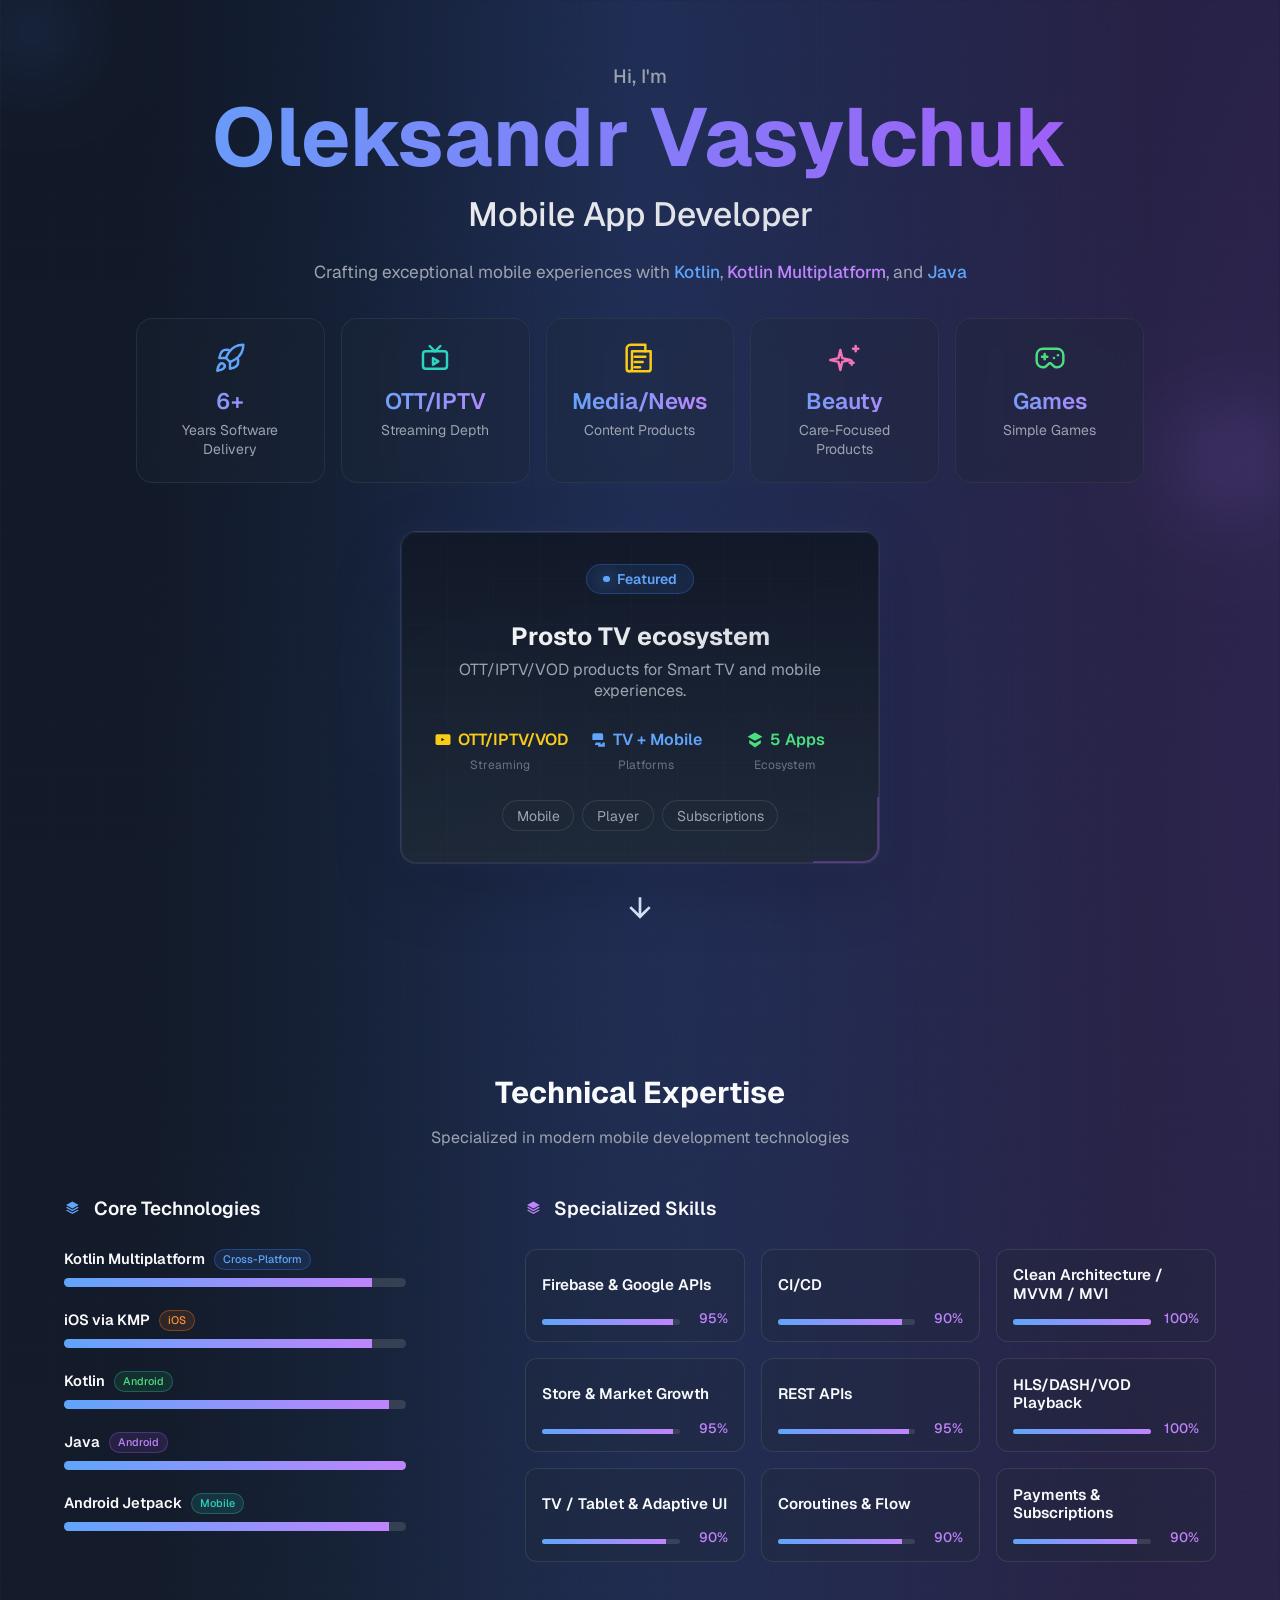
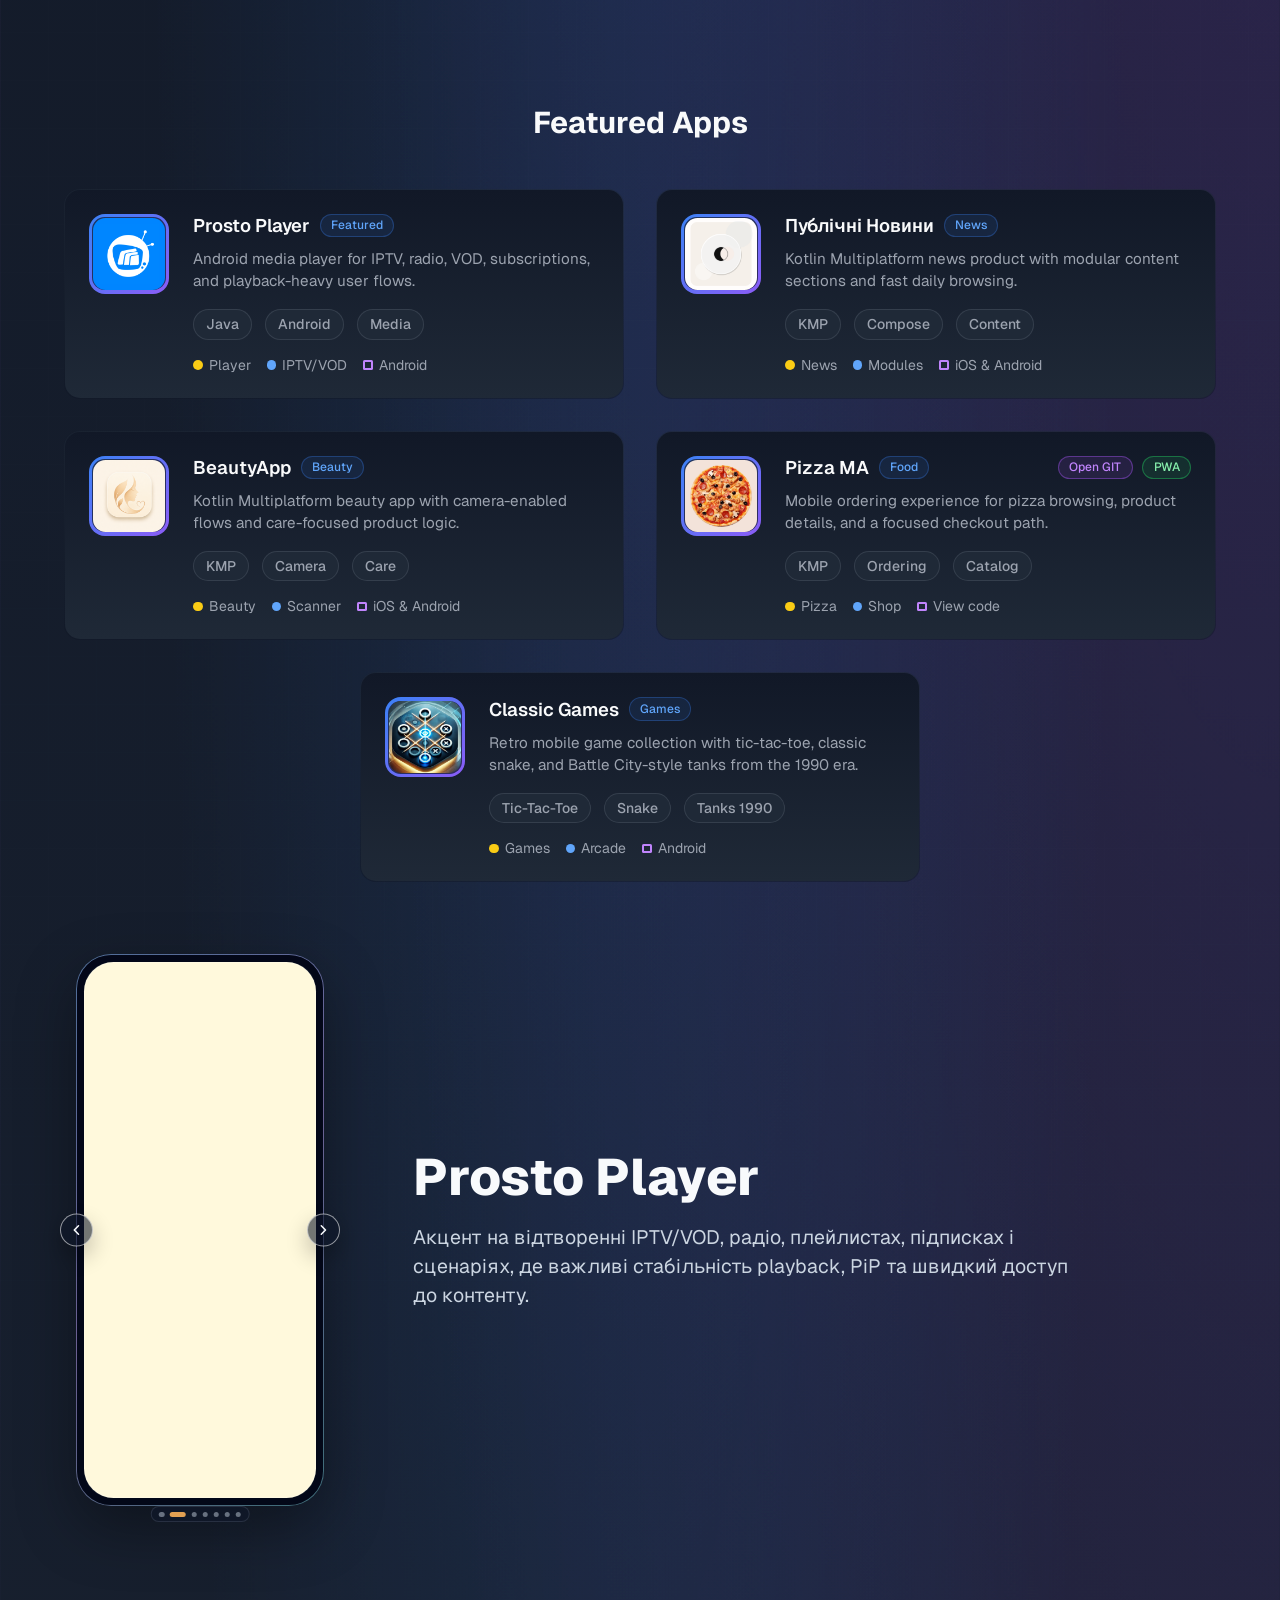
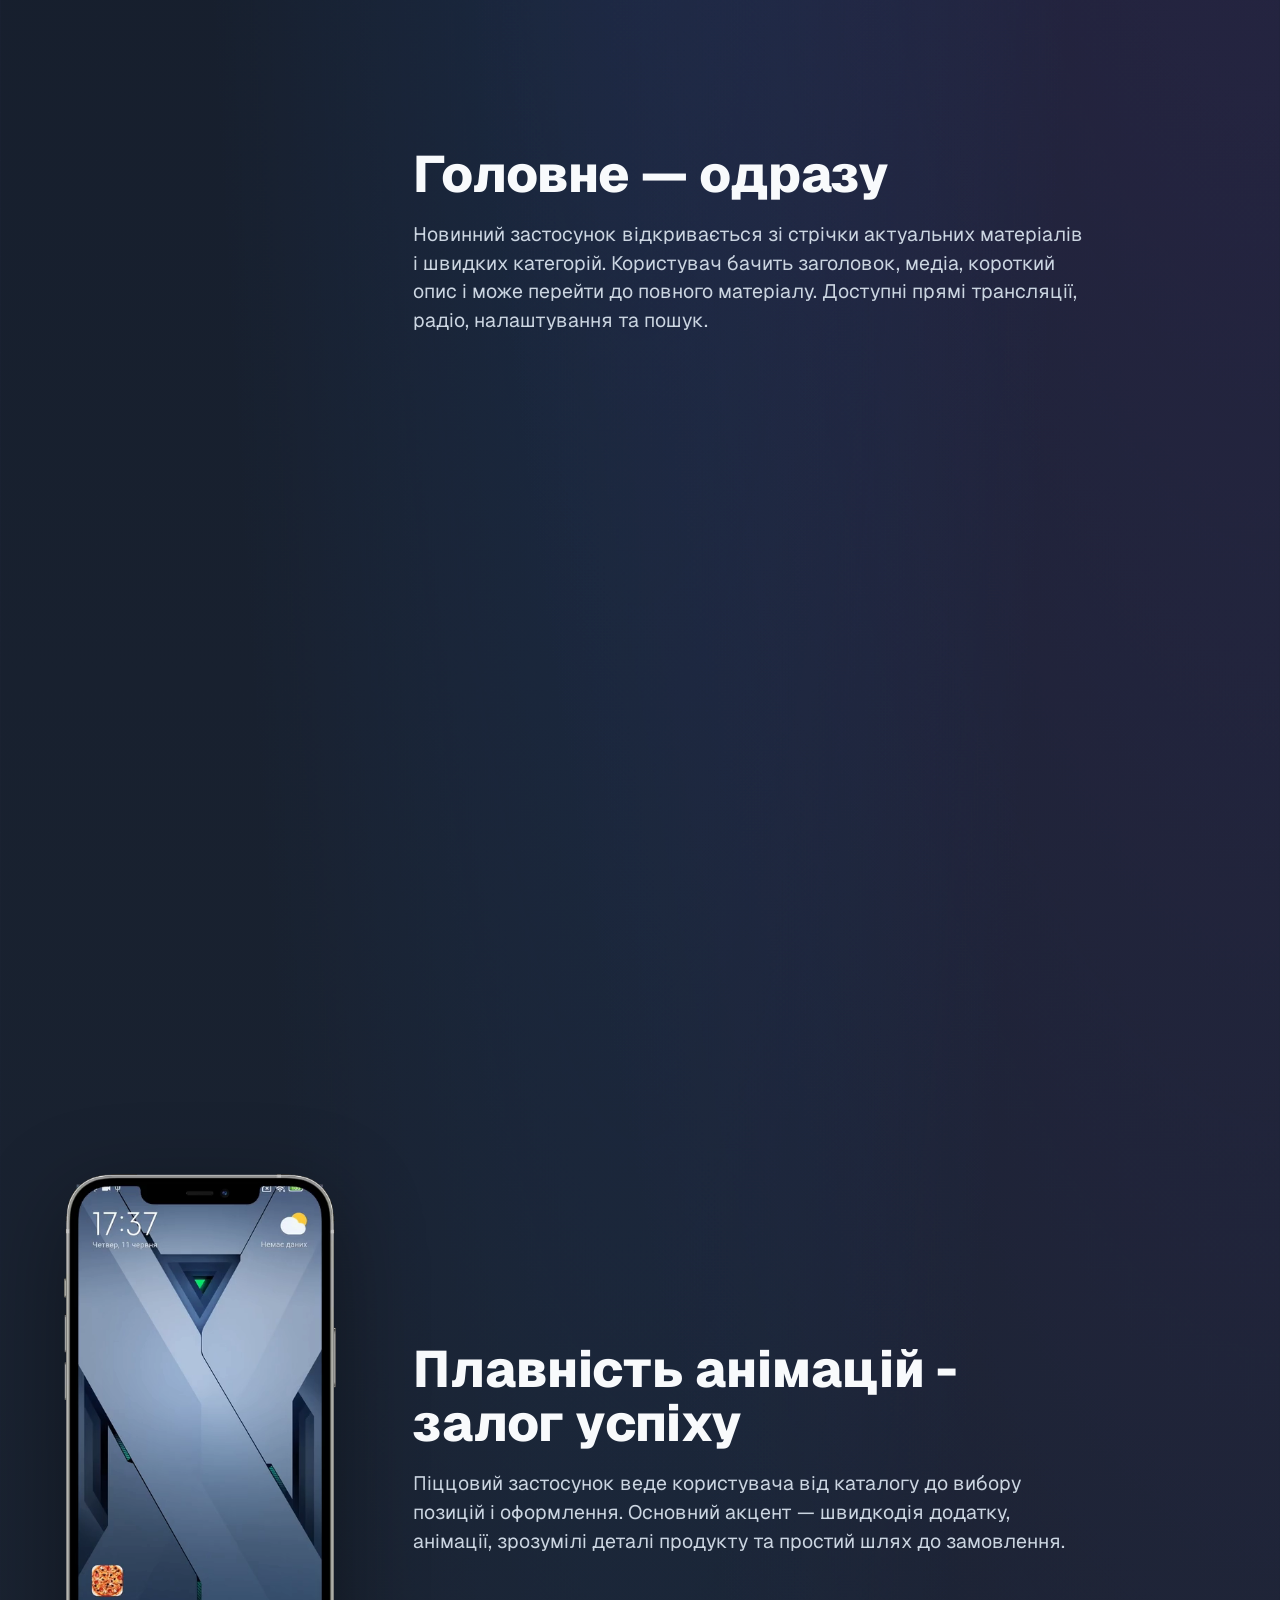
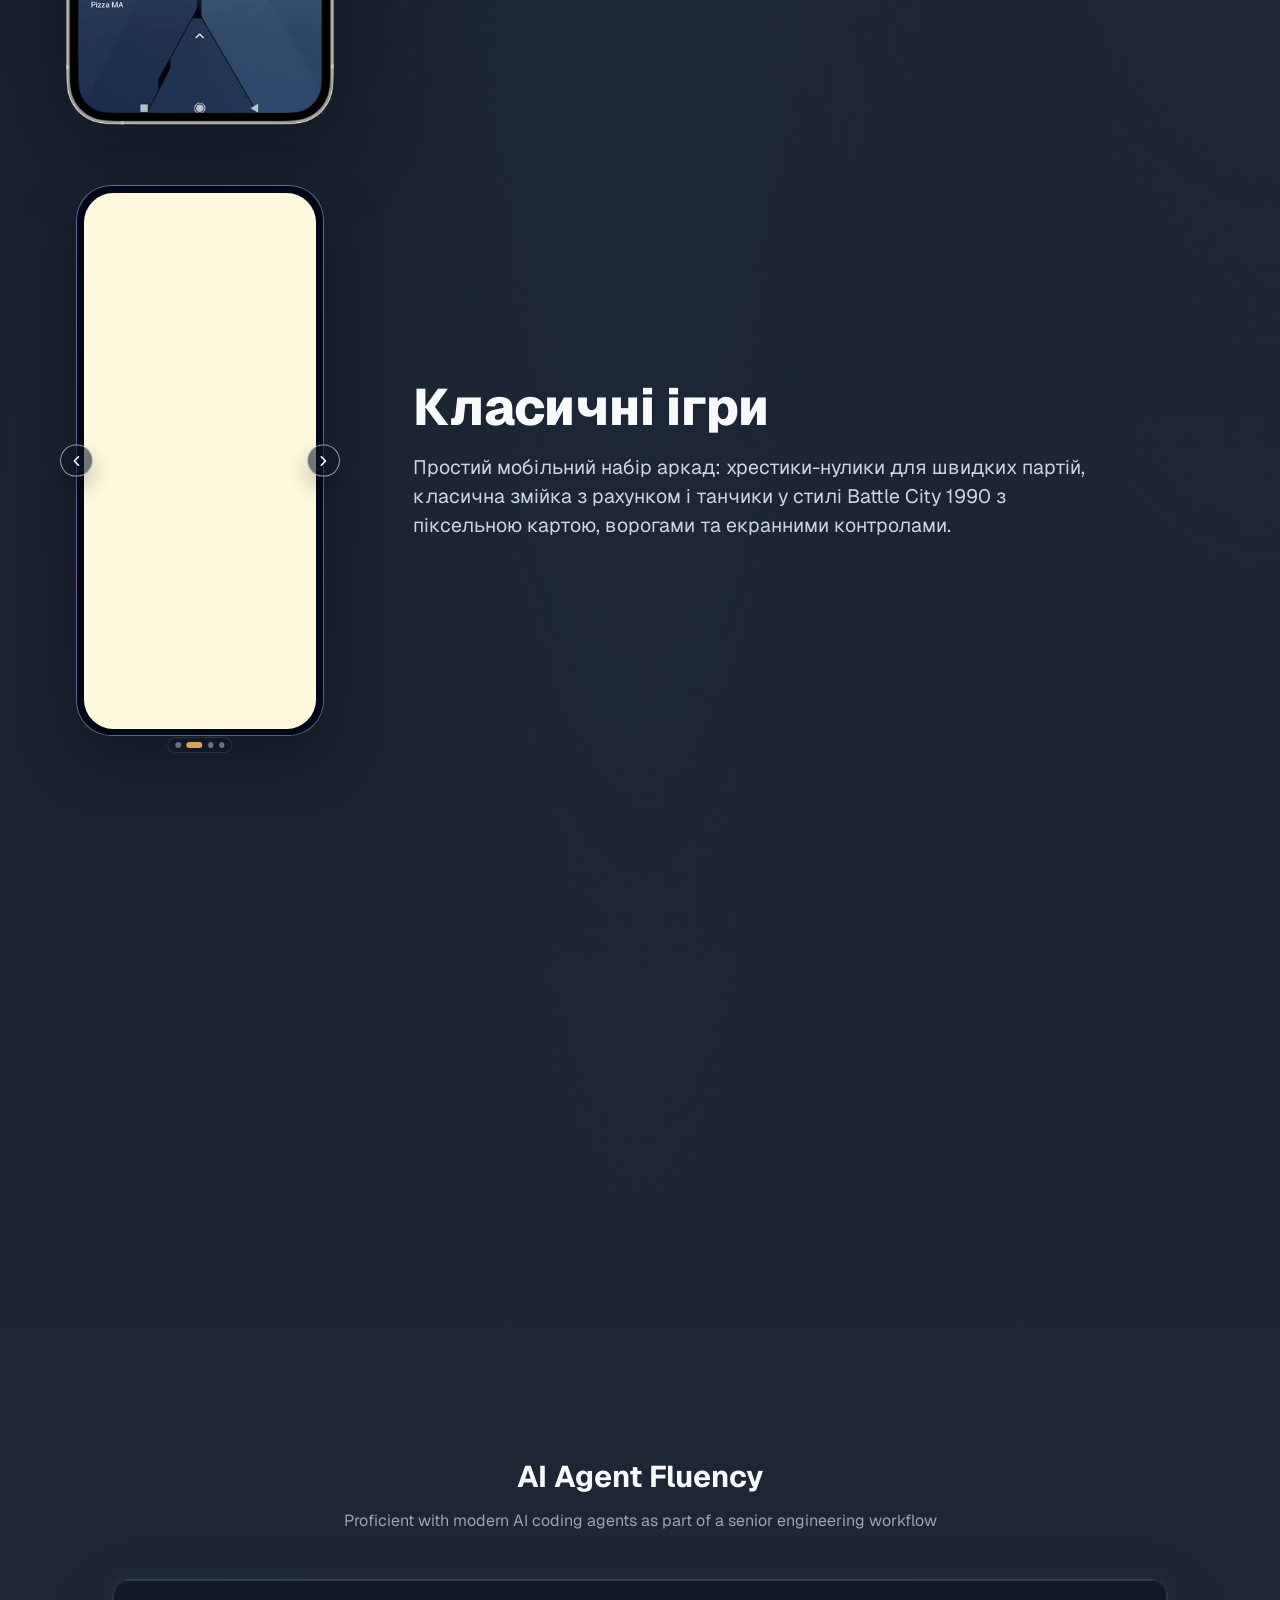
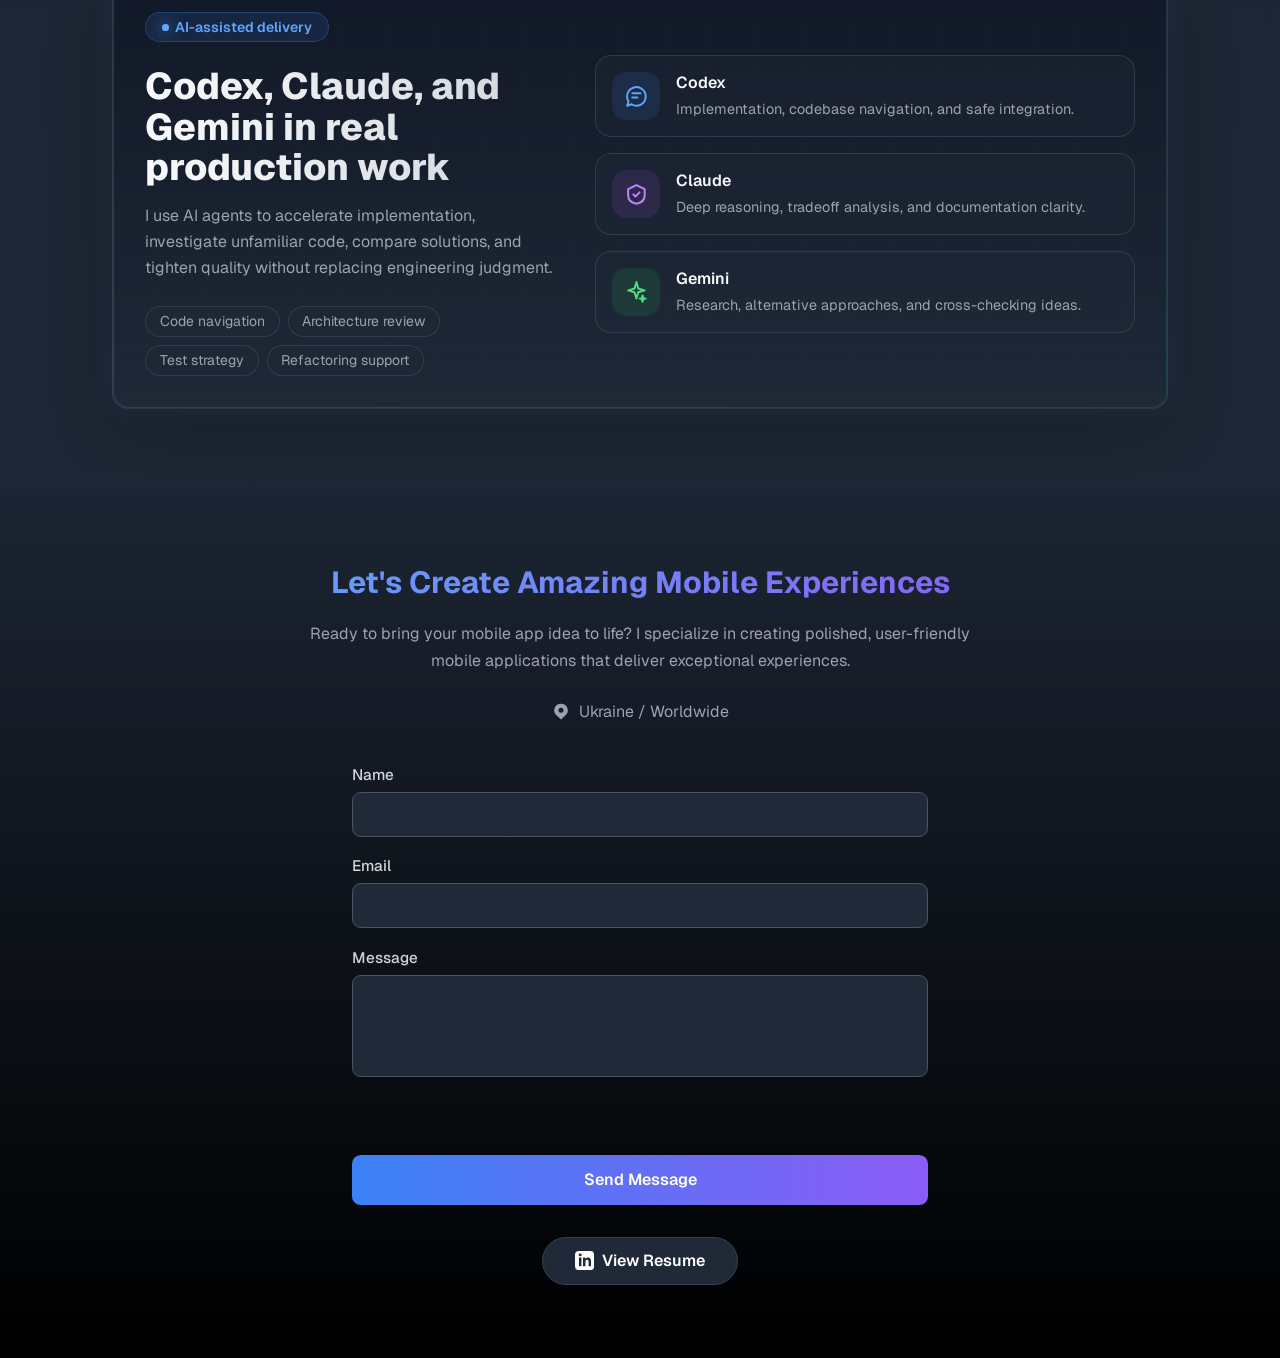
==== commit 31310d84: "Host Pizza PWA in portfolio" ====
--- a/index.html
+++ b/index.html
@@ -345,7 +345,7 @@
               <h3>Pizza MA</h3>
               <span>Food</span>
               <a class="project-title__action-chip" href="repository-pizza.html" aria-label="Open Pizza MA repository browser">Open GIT</a>
-              <a class="project-title__action-chip project-title__action-chip--pwa" href="https://aectann.github.io/pizza-mobile-app/pwa/?install=1" aria-label="Open Pizza MA PWA install flow">
+              <a class="project-title__action-chip project-title__action-chip--pwa" href="./pwa/?install=1" aria-label="Open Pizza MA PWA install flow">
                 PWA
                 <span class="project-title__tooltip" role="tooltip">Встановити додаток на робочий стіл</span>
               </a>
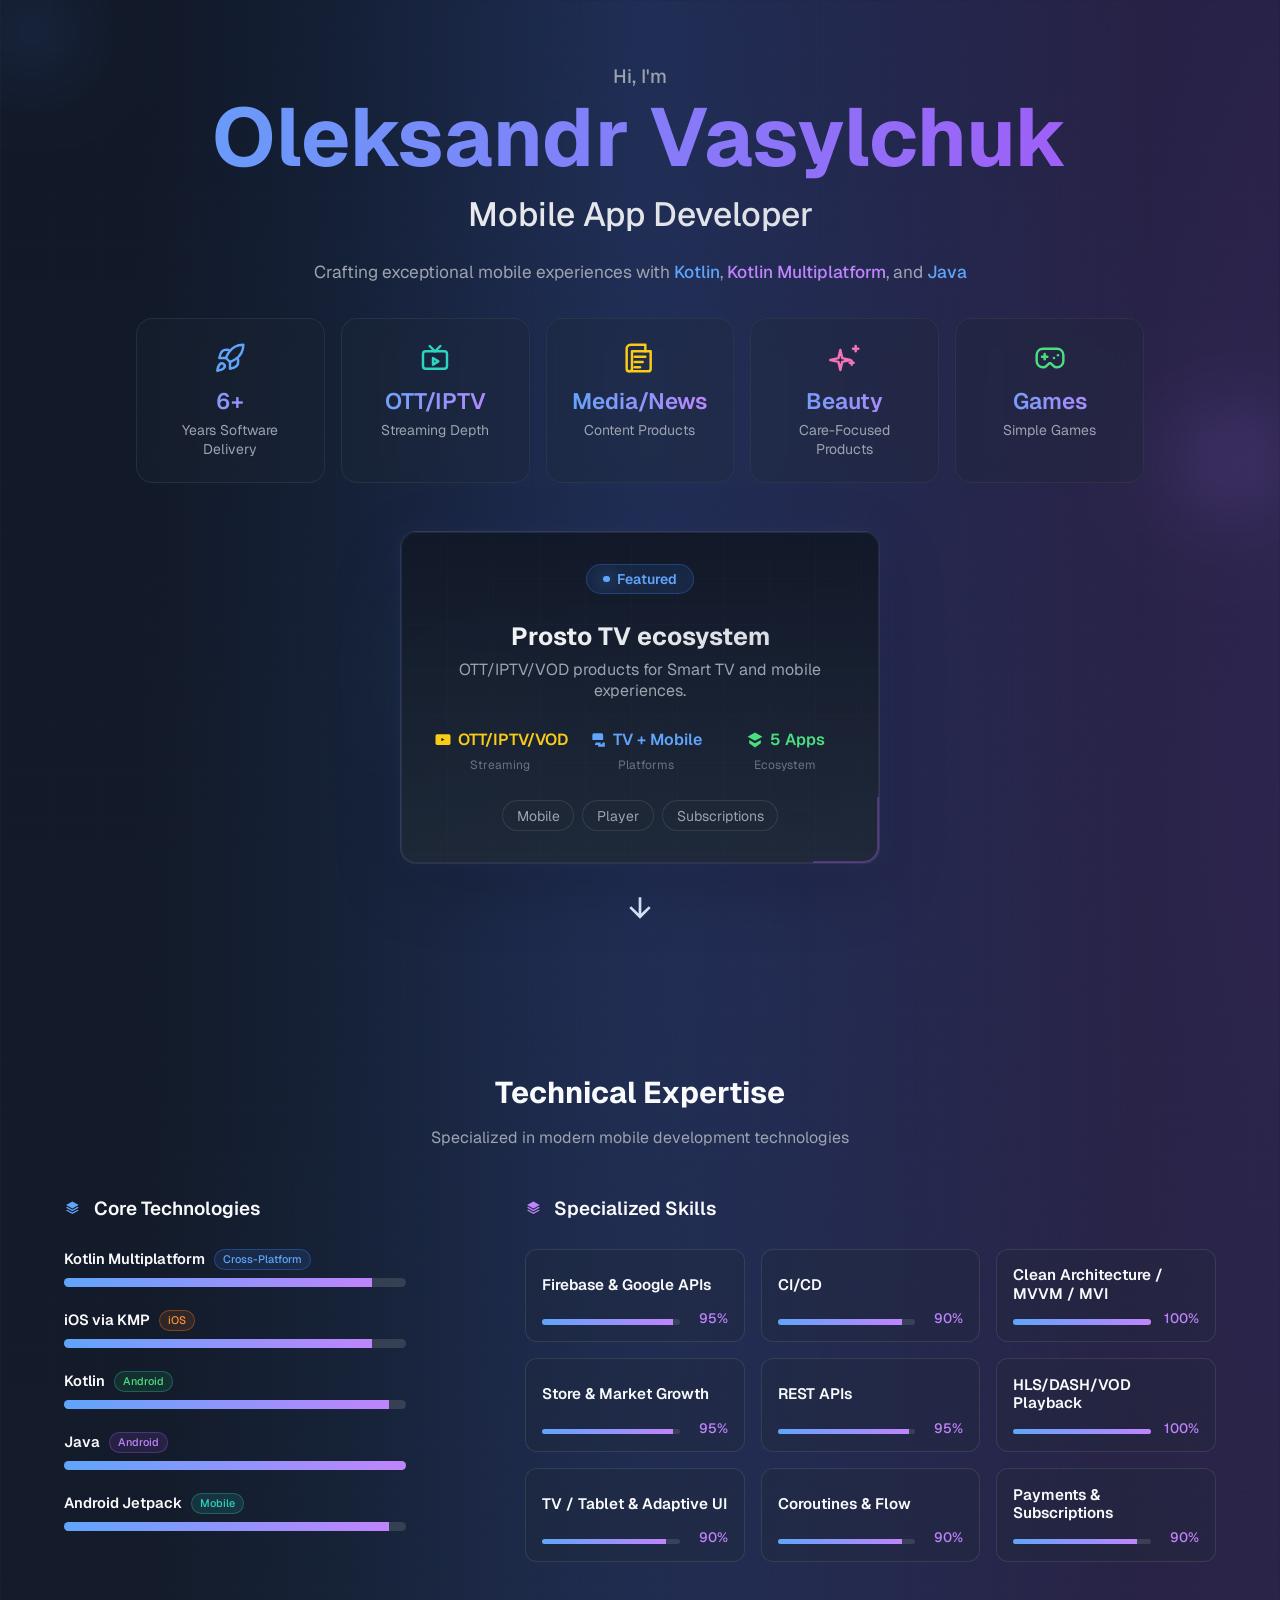
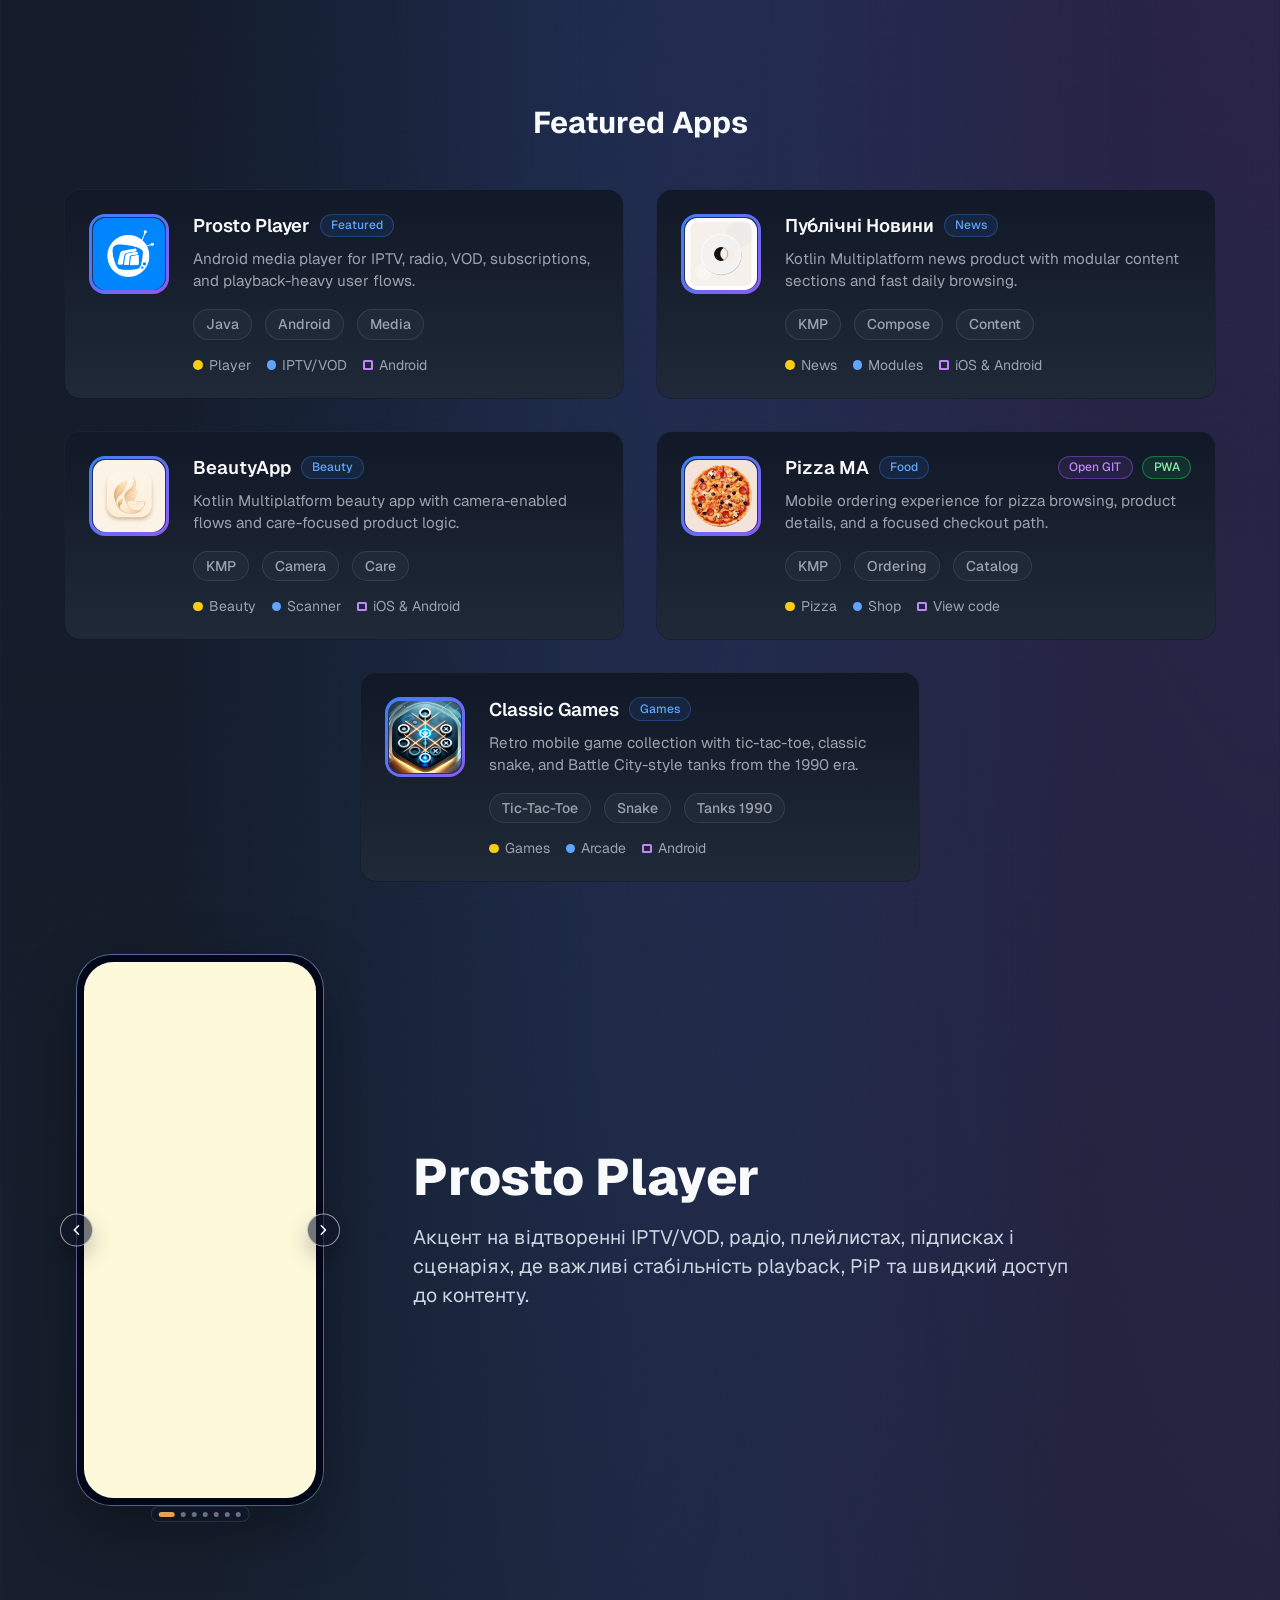
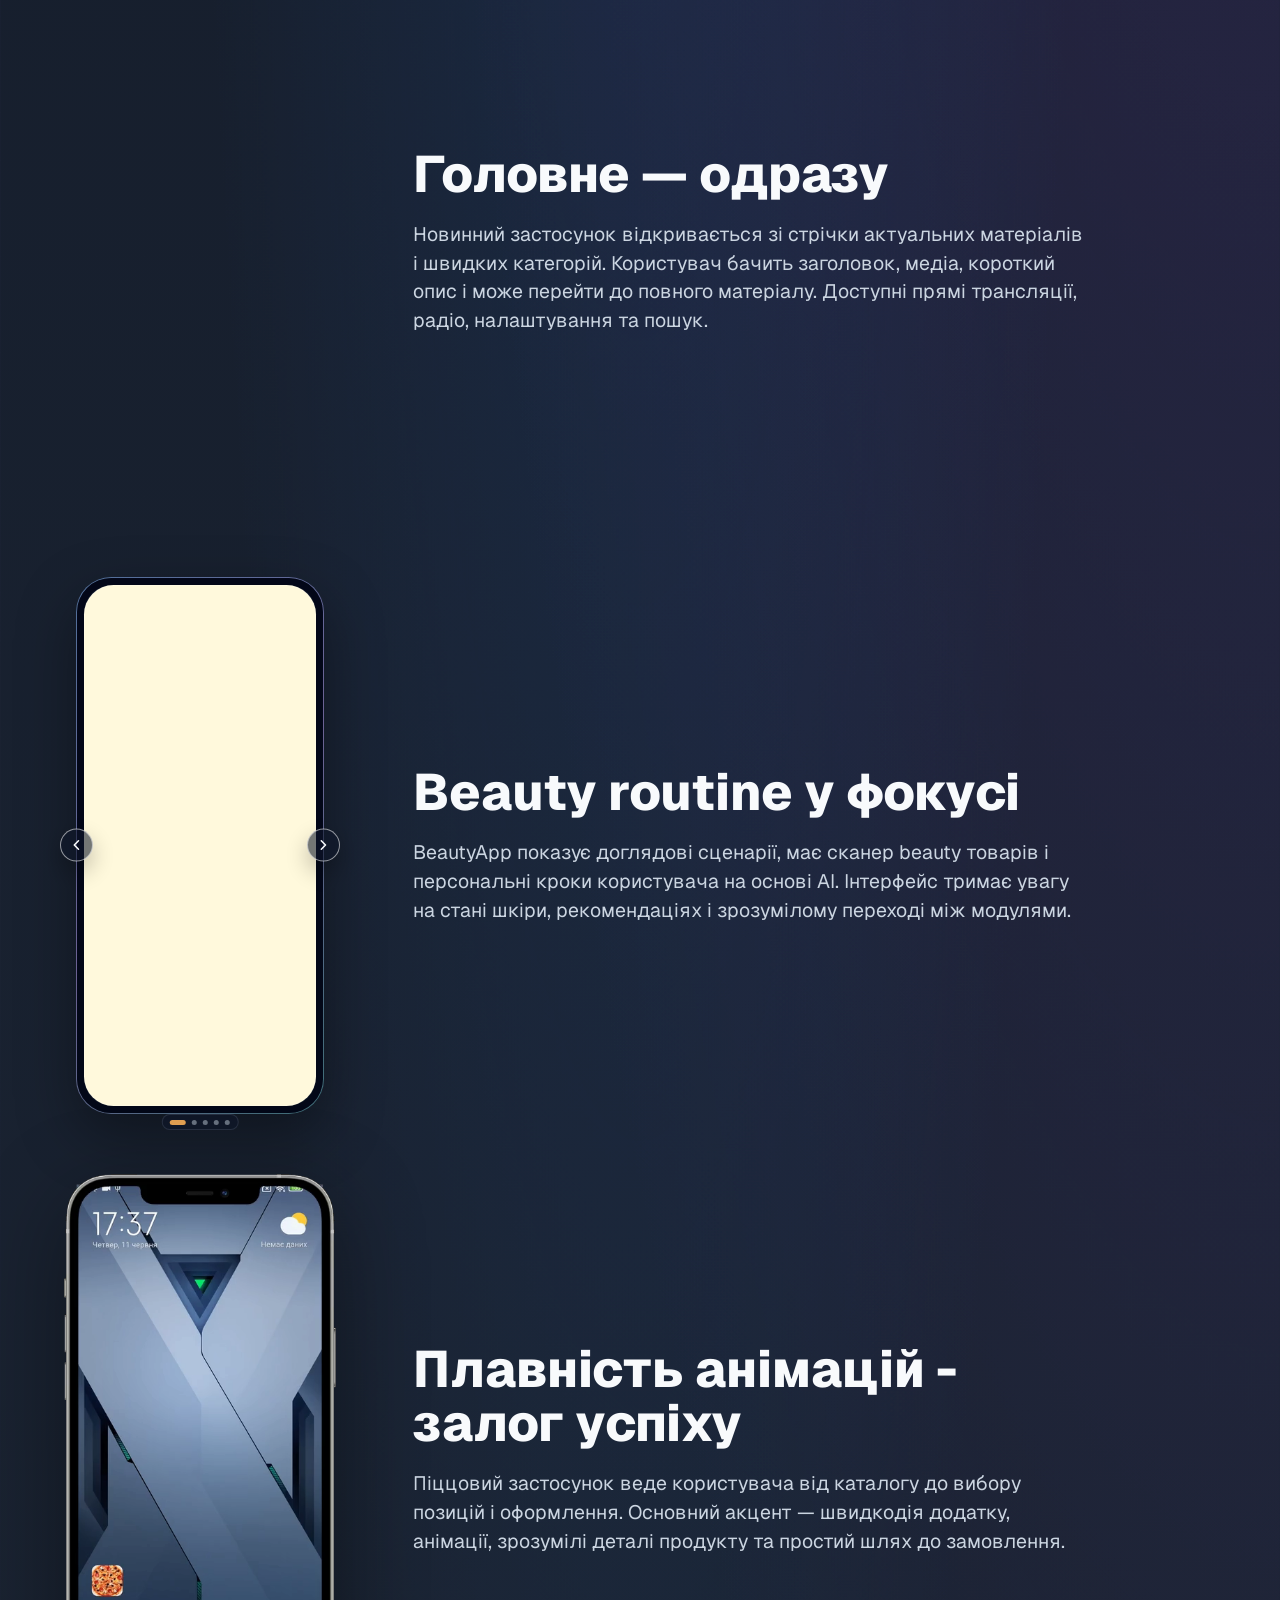
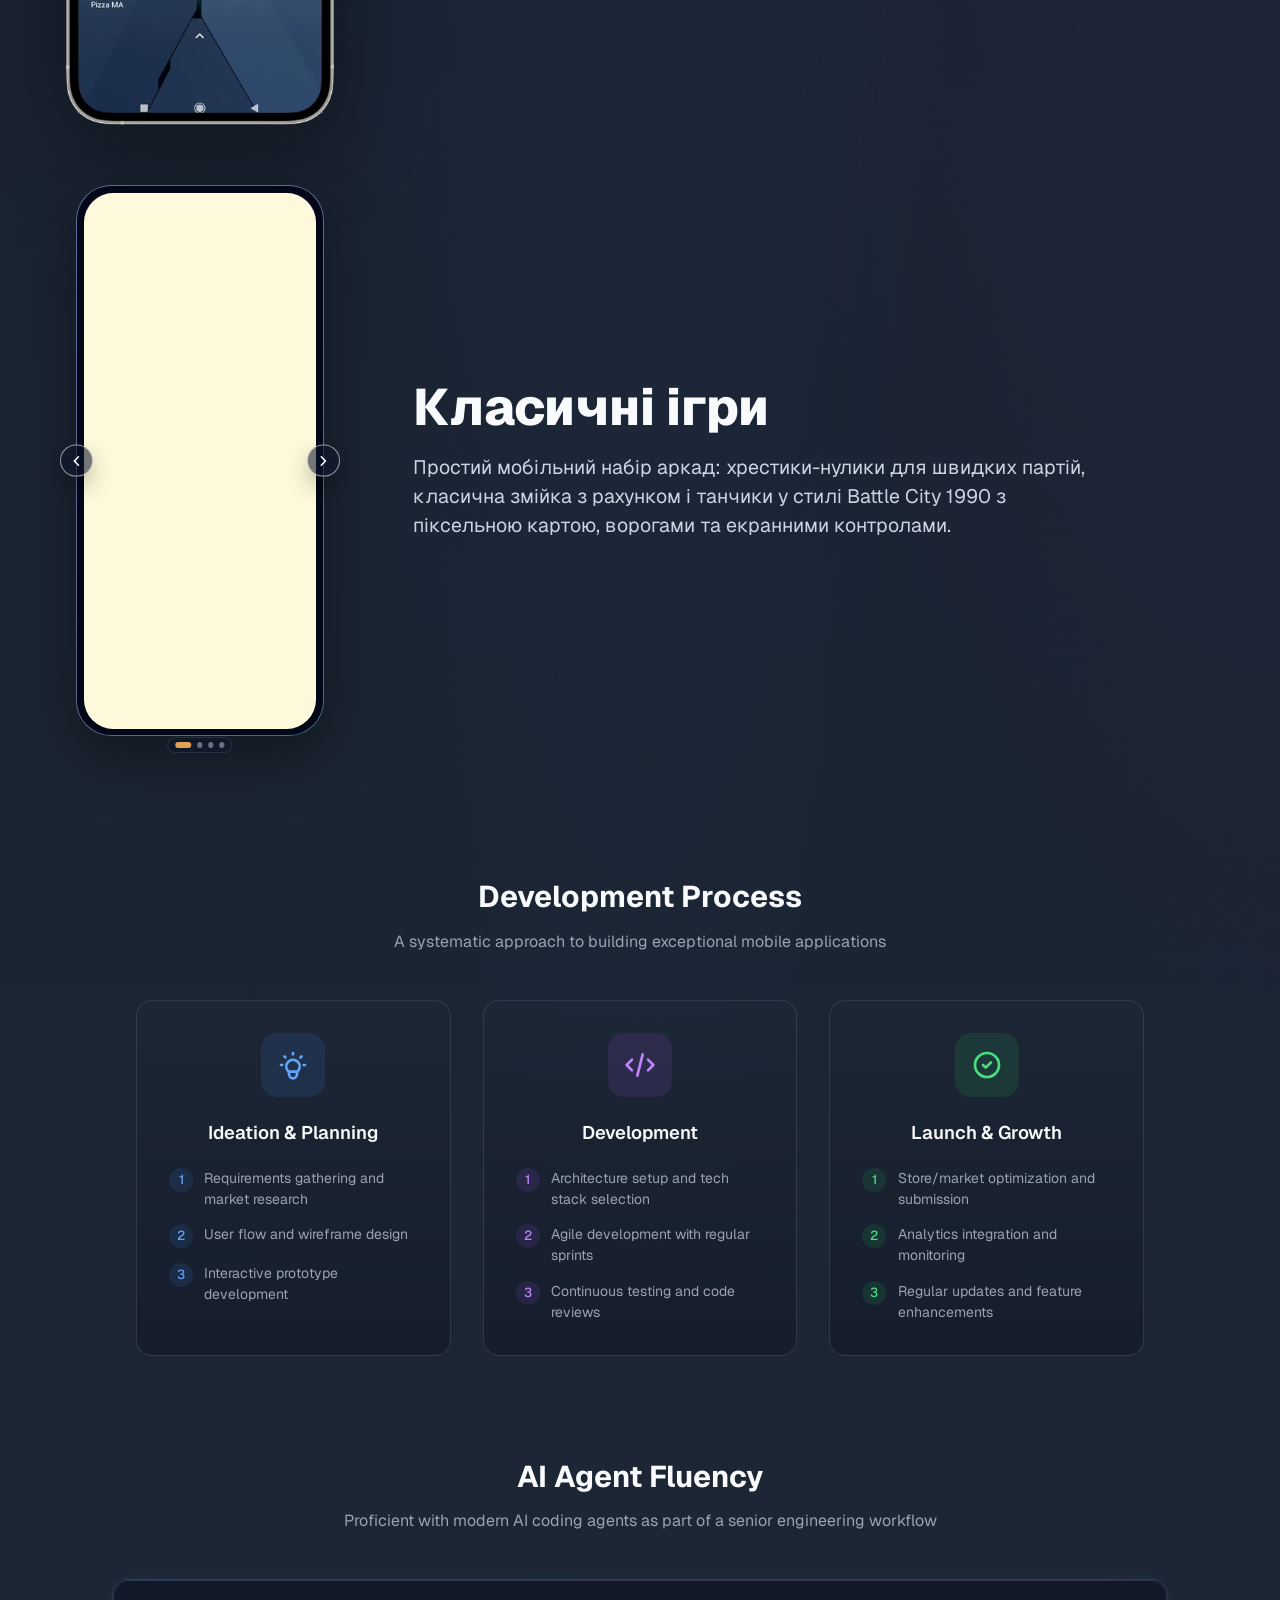
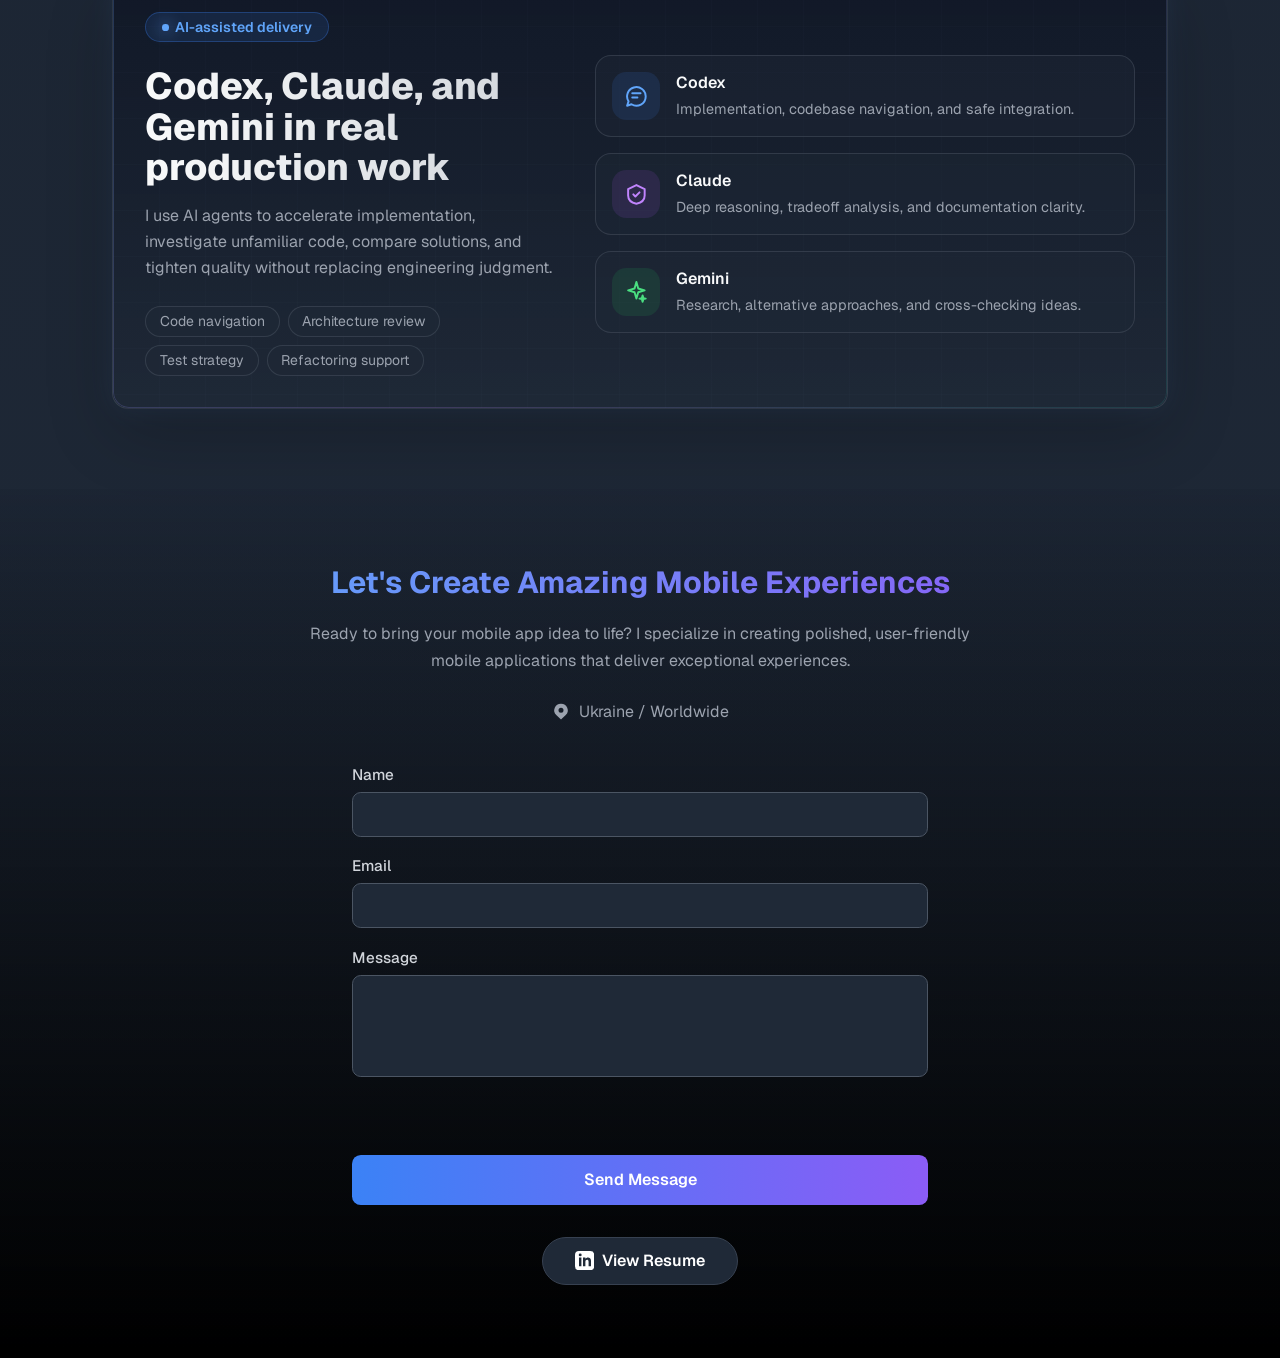
==== commit fbd31d6b: "Move Pizza PWA install link into popover" ====
--- a/index.html
+++ b/index.html
@@ -345,10 +345,14 @@
               <h3>Pizza MA</h3>
               <span>Food</span>
               <a class="project-title__action-chip" href="repository-pizza.html" aria-label="Open Pizza MA repository browser">Open GIT</a>
-              <a class="project-title__action-chip project-title__action-chip--pwa" href="./pwa/?install=1" aria-label="Open Pizza MA PWA install flow">
+              <span class="project-title__action-chip project-title__action-chip--pwa" tabindex="0" aria-label="Pizza MA PWA options">
                 PWA
-                <span class="project-title__tooltip" role="tooltip">Встановити додаток на робочий стіл</span>
-              </a>
+                <span class="project-title__pwa-popover" role="tooltip">
+                  <strong>Pizza PWA</strong>
+                  <em>Installable desktop app</em>
+                  <a href="./pwa/?install=1" aria-label="Install Pizza MA PWA">Install app</a>
+                </span>
+              </span>
             </div>
             <p>Mobile ordering experience for pizza browsing, product details, and a focused checkout path.</p>
             <div class="tag-row">
--- a/styles.css
+++ b/styles.css
@@ -1078,49 +1078,91 @@
 }
 
 .project-title__action-chip:hover,
-.project-title__action-chip:focus-visible {
+.project-title__action-chip:focus-visible,
+.project-title__action-chip:focus-within {
   border-color: rgba(96, 165, 250, 0.65) !important;
   color: #bfdbfe !important;
   background: rgba(59, 130, 246, 0.18) !important;
 }
 
-.project-title__action-chip:focus-visible {
+.project-title__action-chip:focus-visible,
+.project-title__action-chip:focus-within {
   outline: 2px solid rgba(96, 165, 250, 0.9);
   outline-offset: 3px;
 }
 
 .project-title__action-chip--pwa {
+  cursor: default;
   border-color: rgba(34, 197, 94, 0.45) !important;
   color: #86efac !important;
   background: rgba(34, 197, 94, 0.12) !important;
 }
 
-.project-title__tooltip {
+.project-title__pwa-popover {
   position: absolute;
-  z-index: 8;
+  z-index: 50;
   right: 0;
-  bottom: calc(100% + 0.6rem);
-  width: max-content;
-  max-width: min(17rem, calc(100vw - 2rem));
-  padding: 0.5rem 0.7rem;
-  border: 1px solid rgba(148, 163, 184, 0.22);
-  border-radius: 0.75rem;
-  color: #f9fafb;
-  background: rgba(15, 23, 42, 0.94);
-  box-shadow: 0 16px 38px rgba(0, 0, 0, 0.28);
+  top: calc(100% + 0.65rem);
+  display: grid;
+  gap: 0.42rem;
+  width: 12.5rem;
+  padding: 0.8rem;
+  border: 1px solid rgba(75, 85, 99, 0.68);
+  border-radius: 0.55rem;
+  color: #d1d5db;
+  background: rgba(31, 41, 55, 0.9);
+  box-shadow: 0 20px 52px rgba(0, 0, 0, 0.38);
+  backdrop-filter: blur(10px);
   font-size: 0.78rem;
-  line-height: 1.35;
-  white-space: normal;
+  line-height: 1.4;
   opacity: 0;
   pointer-events: none;
-  transform: translateY(0.35rem);
-  transition: opacity 160ms ease, transform 160ms ease;
-}
-
-.project-title__action-chip--pwa:hover .project-title__tooltip,
-.project-title__action-chip--pwa:focus-visible .project-title__tooltip {
+  transform: translate(0.45rem, 0.32rem);
+  transition: opacity 180ms ease, transform 180ms ease, border-color 180ms ease;
+}
+
+.project-title__pwa-popover strong {
+  color: #f3f4f6;
+  font-size: 0.84rem;
+  font-style: normal;
+  font-weight: 600;
+}
+
+.project-title__pwa-popover em {
+  color: var(--muted);
+  font-style: normal;
+}
+
+.project-title__pwa-popover a {
+  display: inline-grid;
+  justify-self: start;
+  place-items: center;
+  min-height: 2rem;
+  margin-top: 0.1rem;
+  padding: 0.35rem 0.72rem;
+  border: 1px solid rgba(34, 197, 94, 0.42);
+  border-radius: 999px;
+  color: #bbf7d0;
+  background: rgba(34, 197, 94, 0.12);
+  font-size: 0.76rem;
+  font-weight: 600;
+  text-decoration: none;
+}
+
+.project-title__pwa-popover a:hover,
+.project-title__pwa-popover a:focus-visible {
+  border-color: rgba(96, 165, 250, 0.48);
+  color: #bfdbfe;
+  background: rgba(59, 130, 246, 0.18);
+}
+
+.project-title__action-chip--pwa:hover .project-title__pwa-popover,
+.project-title__action-chip--pwa:focus-visible .project-title__pwa-popover,
+.project-title__action-chip--pwa:focus-within .project-title__pwa-popover {
   opacity: 1;
-  transform: translateY(0);
+  pointer-events: auto;
+  transform: translate(0, 0);
+  border-color: rgba(96, 165, 250, 0.22);
 }
 
 .project-card p {
@@ -2075,6 +2117,19 @@
     margin-left: 0;
   }
 
+  .project-title__pwa-popover {
+    right: auto;
+    left: 50%;
+    width: min(12.5rem, calc(100vw - 2.5rem));
+    transform: translate(-50%, 0.32rem);
+  }
+
+  .project-title__action-chip--pwa:hover .project-title__pwa-popover,
+  .project-title__action-chip--pwa:focus-visible .project-title__pwa-popover,
+  .project-title__action-chip--pwa:focus-within .project-title__pwa-popover {
+    transform: translate(-50%, 0);
+  }
+
   .project-showcases {
     gap: 3rem;
     margin-top: 3rem;
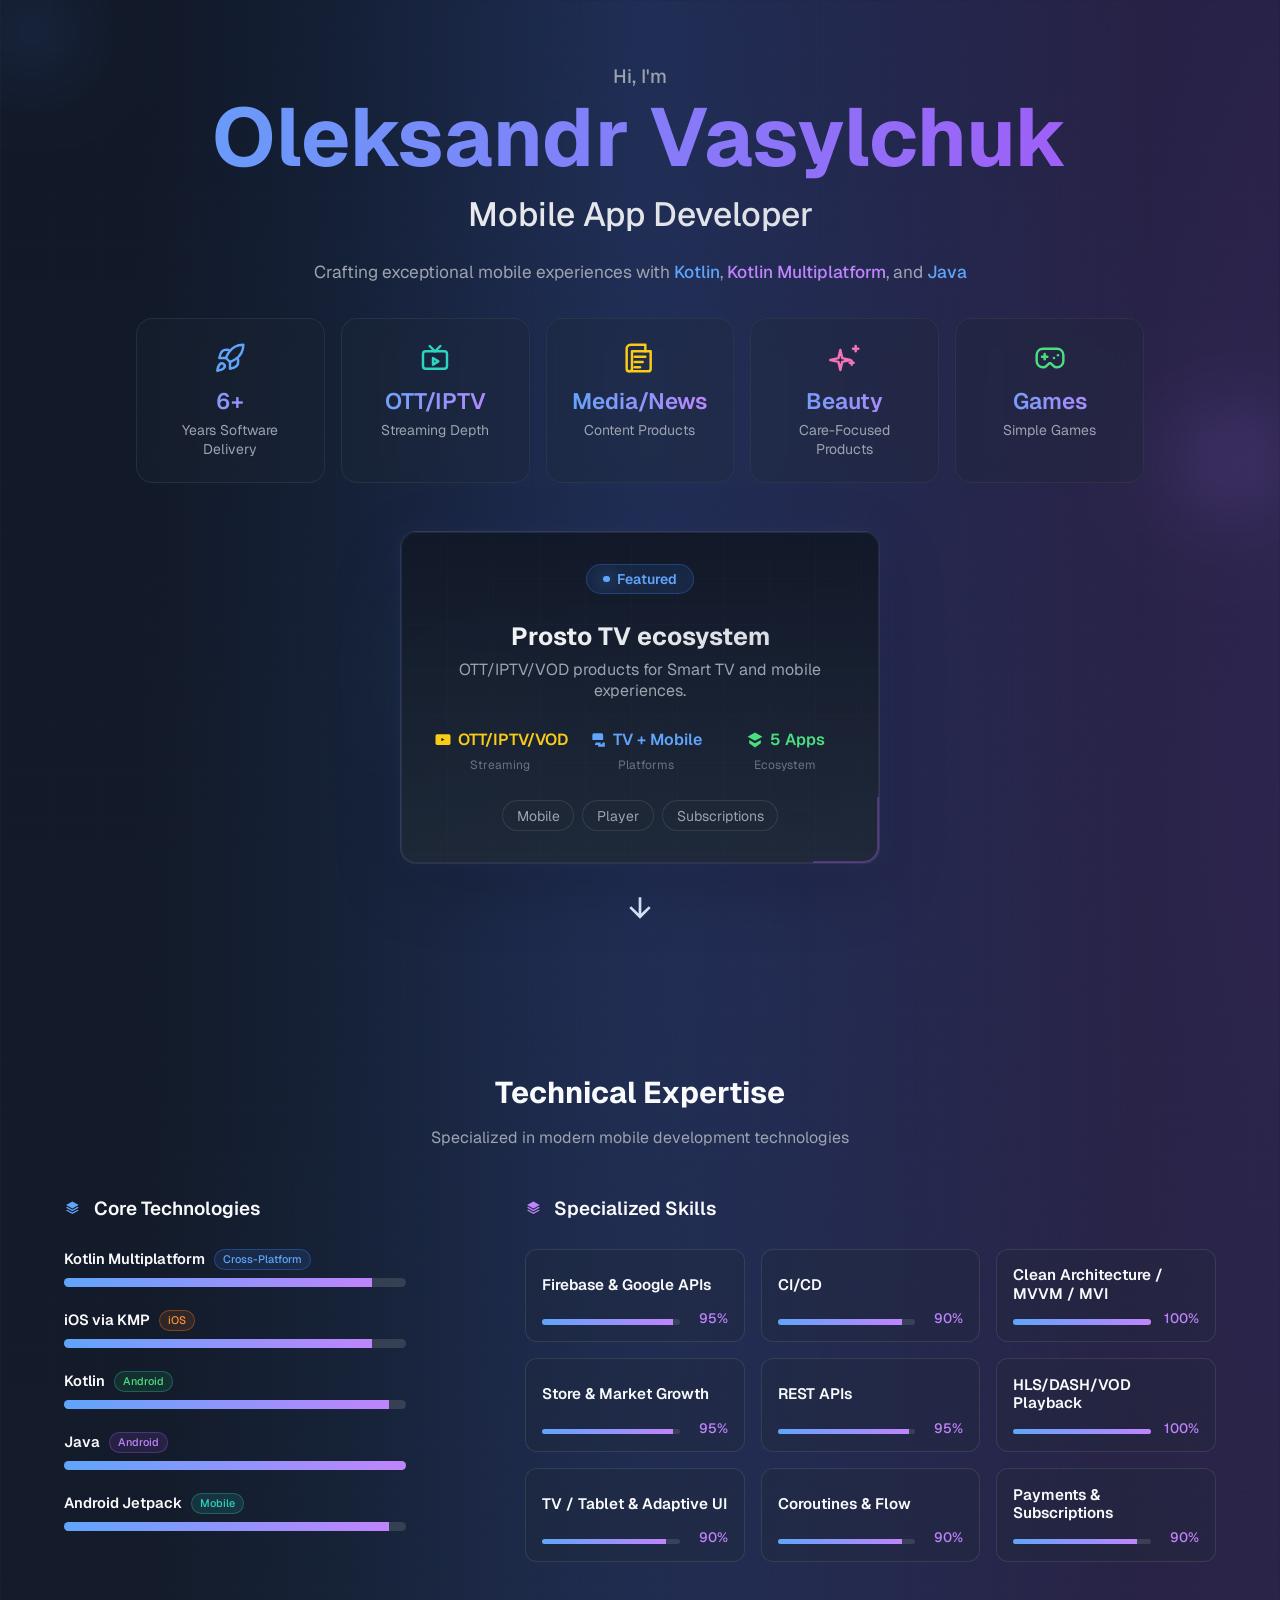
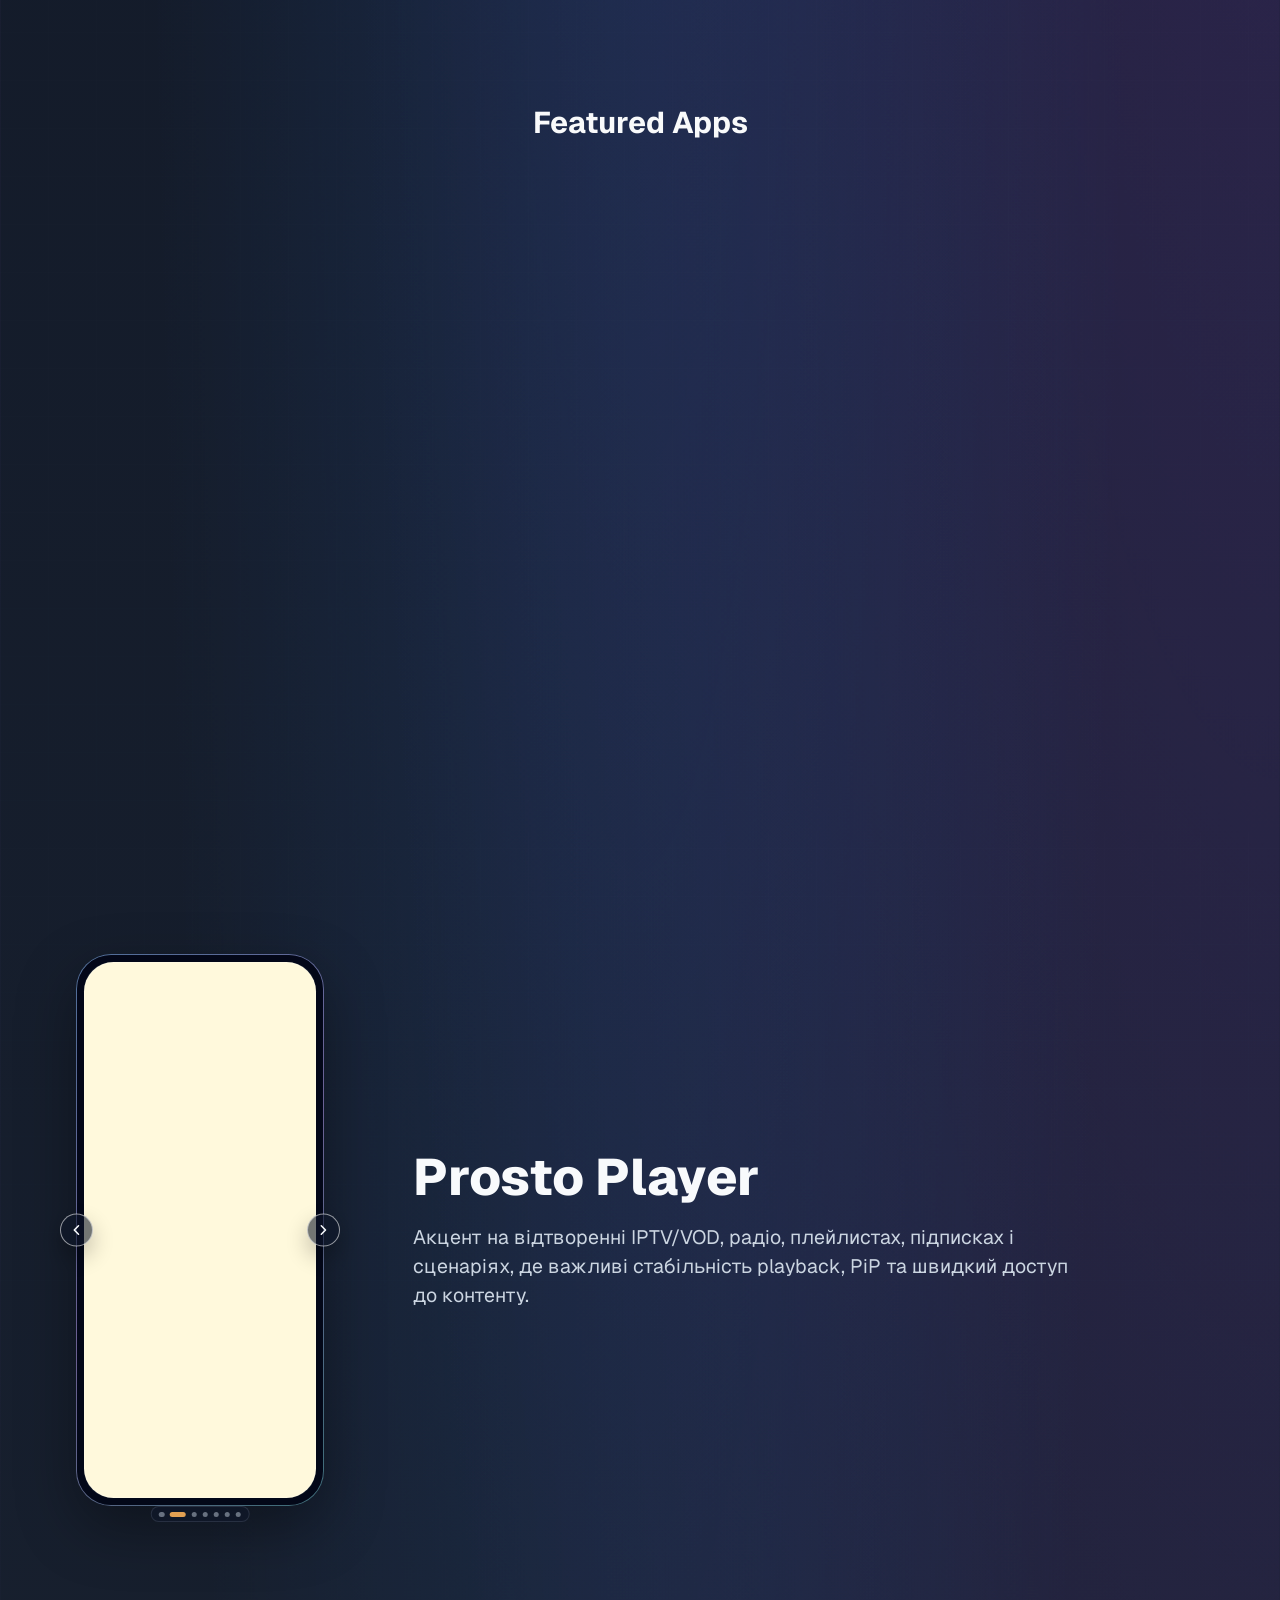
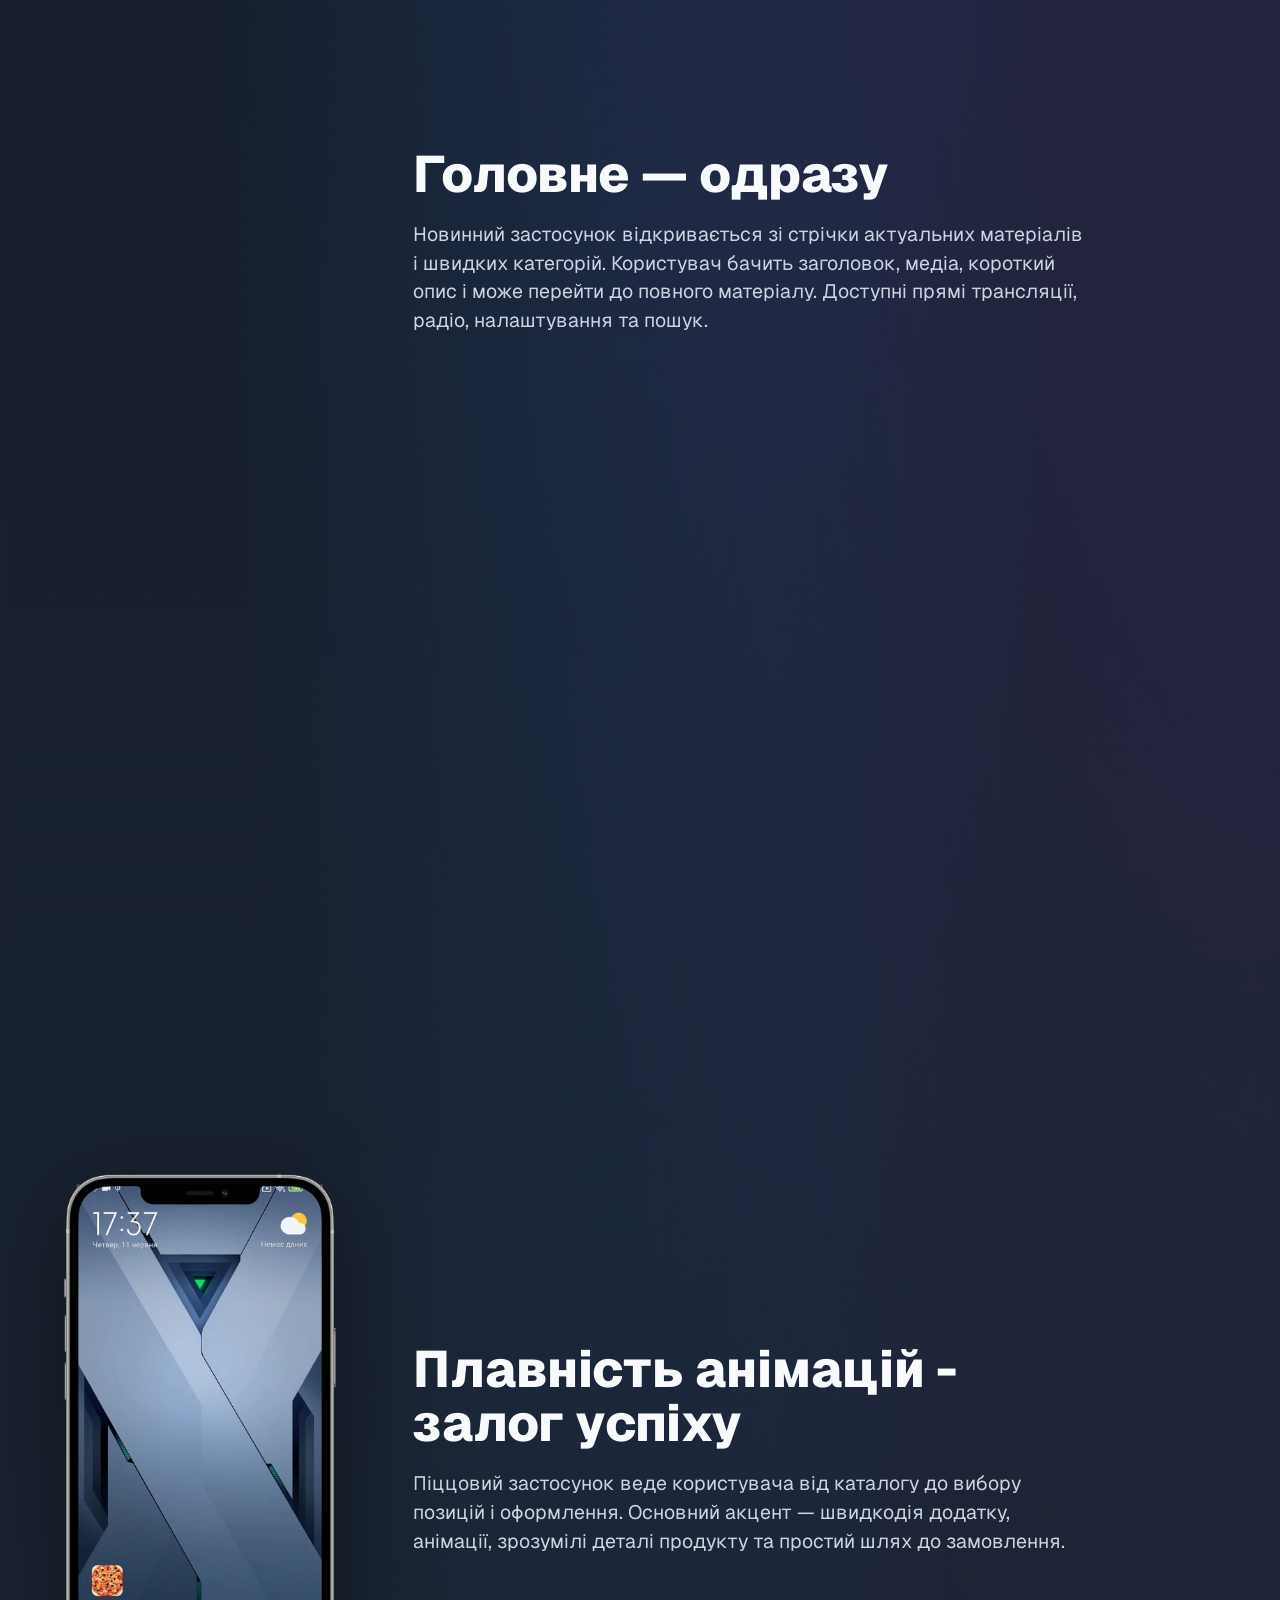
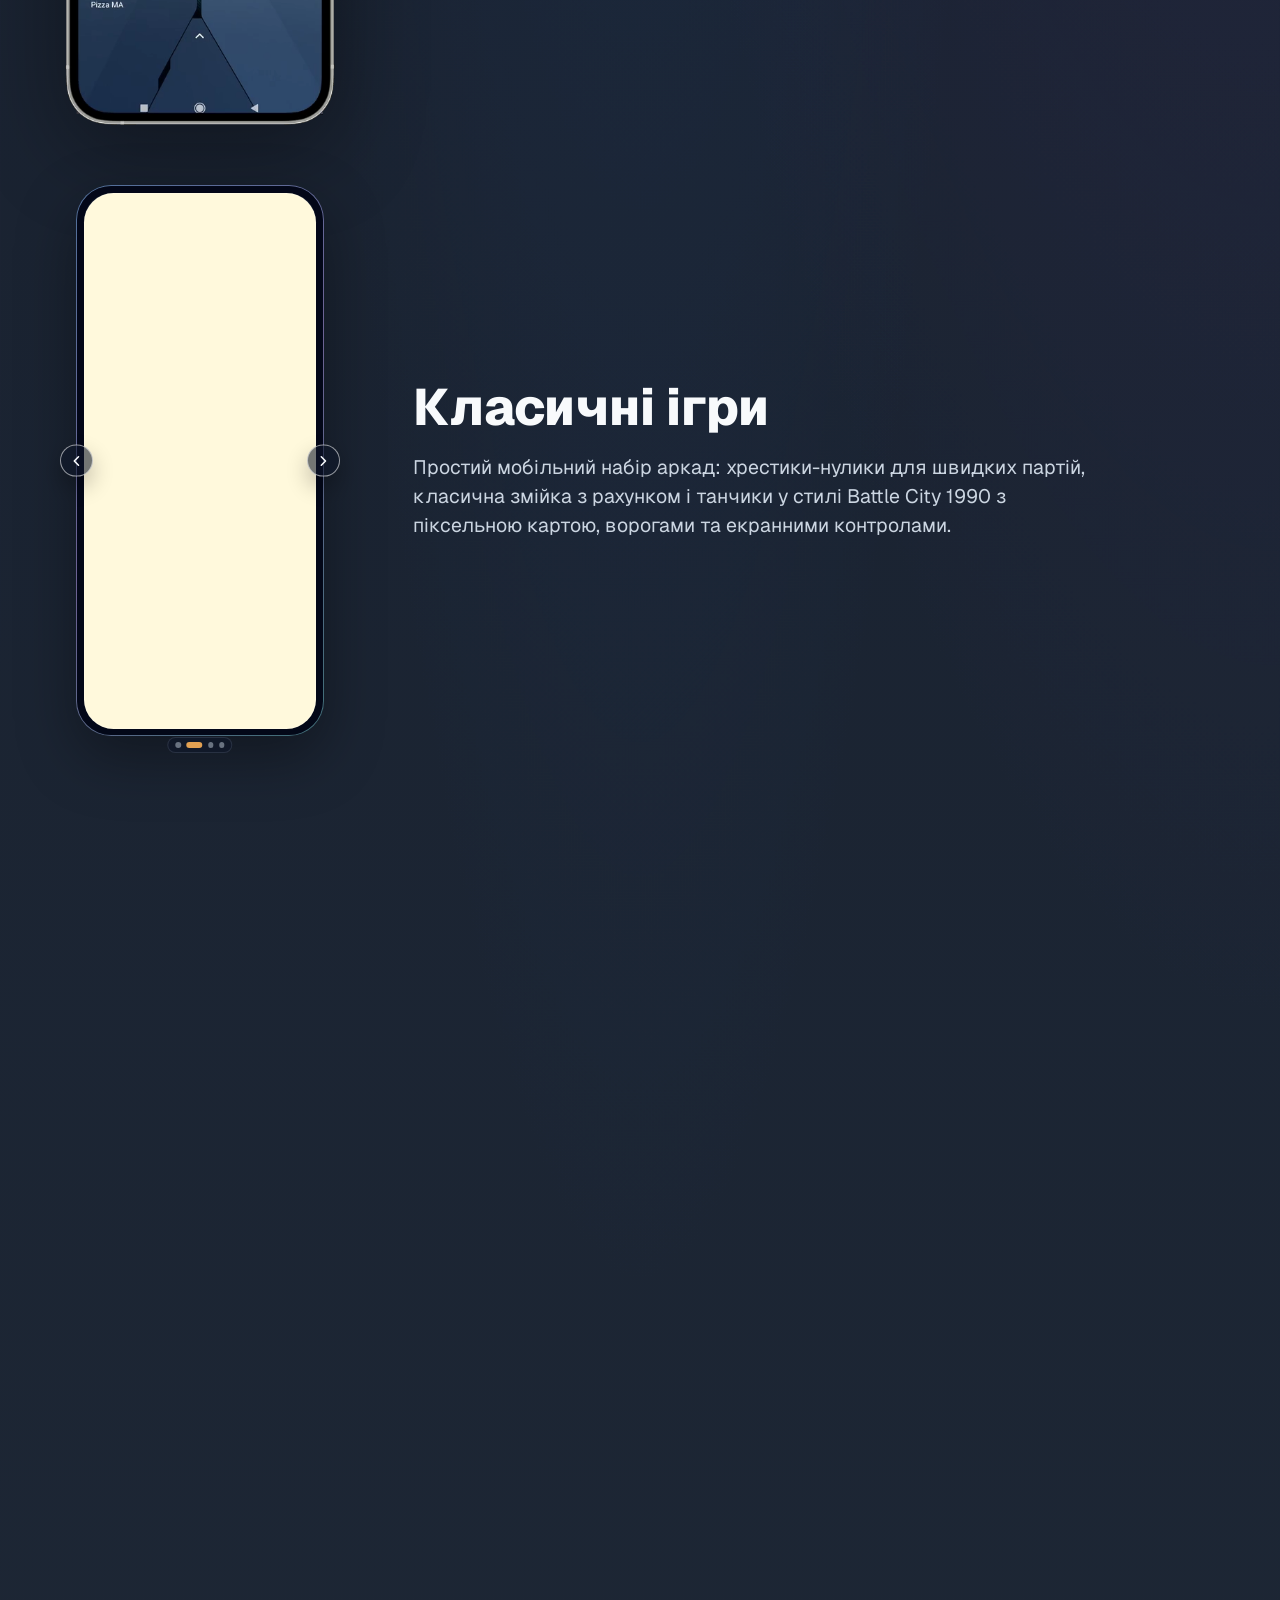
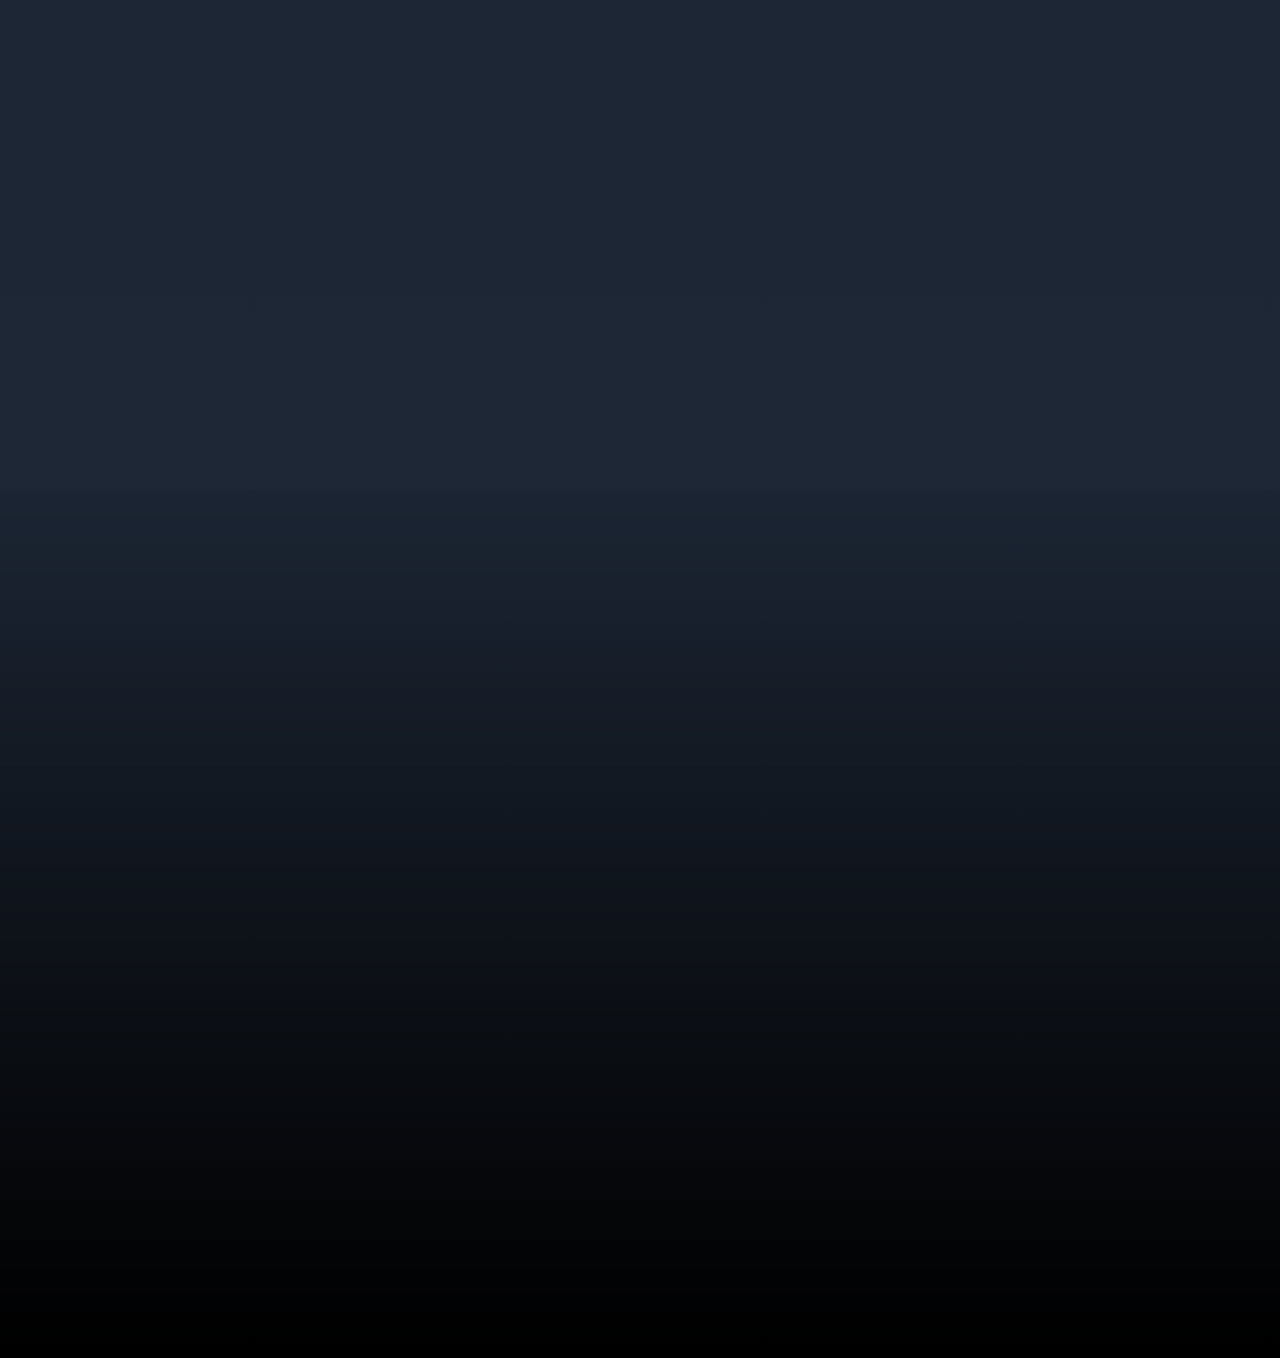
==== commit 1ec169b0: "Polish Pizza PWA popover and labels" ====
--- a/index.html
+++ b/index.html
@@ -359,7 +359,7 @@
               <span>KMP</span><span>Ordering</span><span>Catalog</span>
             </div>
             <div class="project-meta">
-              <span>Pizza</span><span>Shop</span><span>View code</span>
+              <span>Mobile Commerce</span><span>Shop</span><span>Android &amp; iOS</span>
             </div>
           </div>
         </article>
--- a/styles.css
+++ b/styles.css
@@ -1092,54 +1092,64 @@
 }
 
 .project-title__action-chip--pwa {
+  isolation: isolate;
   cursor: default;
   border-color: rgba(34, 197, 94, 0.45) !important;
   color: #86efac !important;
   background: rgba(34, 197, 94, 0.12) !important;
 }
 
-.project-title__pwa-popover {
+.project-title__action-chip--pwa::after {
+  content: "";
+  position: absolute;
+  right: -0.35rem;
+  top: 100%;
+  width: 14.1rem;
+  height: 0.85rem;
+}
+
+.project-title .project-title__pwa-popover {
   position: absolute;
   z-index: 50;
   right: 0;
-  top: calc(100% + 0.65rem);
-  display: grid;
-  gap: 0.42rem;
-  width: 12.5rem;
-  padding: 0.8rem;
-  border: 1px solid rgba(75, 85, 99, 0.68);
-  border-radius: 0.55rem;
+  top: calc(100% + 0.55rem);
+  display: grid;
+  gap: 0.46rem;
+  width: 13.25rem;
+  padding: 0.78rem;
+  border: 1px solid rgba(96, 165, 250, 0.22);
+  border-radius: 0.8rem;
   color: #d1d5db;
-  background: rgba(31, 41, 55, 0.9);
+  background: rgba(24, 37, 61, 0.96);
   box-shadow: 0 20px 52px rgba(0, 0, 0, 0.38);
   backdrop-filter: blur(10px);
   font-size: 0.78rem;
   line-height: 1.4;
   opacity: 0;
   pointer-events: none;
-  transform: translate(0.45rem, 0.32rem);
+  transform: translate(0.2rem, 0.28rem);
   transition: opacity 180ms ease, transform 180ms ease, border-color 180ms ease;
 }
 
-.project-title__pwa-popover strong {
+.project-title .project-title__pwa-popover strong {
   color: #f3f4f6;
   font-size: 0.84rem;
   font-style: normal;
   font-weight: 600;
 }
 
-.project-title__pwa-popover em {
+.project-title .project-title__pwa-popover em {
   color: var(--muted);
   font-style: normal;
 }
 
-.project-title__pwa-popover a {
+.project-title .project-title__pwa-popover a {
   display: inline-grid;
   justify-self: start;
   place-items: center;
-  min-height: 2rem;
-  margin-top: 0.1rem;
-  padding: 0.35rem 0.72rem;
+  min-height: 1.95rem;
+  margin-top: 0.14rem;
+  padding: 0.34rem 0.78rem;
   border: 1px solid rgba(34, 197, 94, 0.42);
   border-radius: 999px;
   color: #bbf7d0;
@@ -1149,8 +1159,8 @@
   text-decoration: none;
 }
 
-.project-title__pwa-popover a:hover,
-.project-title__pwa-popover a:focus-visible {
+.project-title .project-title__pwa-popover a:hover,
+.project-title .project-title__pwa-popover a:focus-visible {
   border-color: rgba(96, 165, 250, 0.48);
   color: #bfdbfe;
   background: rgba(59, 130, 246, 0.18);
@@ -1158,7 +1168,8 @@
 
 .project-title__action-chip--pwa:hover .project-title__pwa-popover,
 .project-title__action-chip--pwa:focus-visible .project-title__pwa-popover,
-.project-title__action-chip--pwa:focus-within .project-title__pwa-popover {
+.project-title__action-chip--pwa:focus-within .project-title__pwa-popover,
+.project-title__action-chip--pwa.is-open .project-title__pwa-popover {
   opacity: 1;
   pointer-events: auto;
   transform: translate(0, 0);
@@ -1170,6 +1181,22 @@
   color: var(--muted);
   font-size: 0.95rem;
   line-height: 1.5;
+}
+
+@media (hover: none), (pointer: coarse) {
+  .project-title__action-chip--pwa:hover .project-title__pwa-popover,
+  .project-title__action-chip--pwa:focus-visible .project-title__pwa-popover,
+  .project-title__action-chip--pwa:focus-within .project-title__pwa-popover {
+    opacity: 0;
+    pointer-events: none;
+    transform: translate(0.2rem, 0.28rem);
+  }
+
+  .project-title__action-chip--pwa.is-open .project-title__pwa-popover {
+    opacity: 1;
+    pointer-events: auto;
+    transform: translate(0, 0);
+  }
 }
 
 .tag-row {
@@ -2120,7 +2147,7 @@
   .project-title__pwa-popover {
     right: auto;
     left: 50%;
-    width: min(12.5rem, calc(100vw - 2.5rem));
+    width: min(13.25rem, calc(100vw - 2.5rem));
     transform: translate(-50%, 0.32rem);
   }
 
@@ -2128,6 +2155,13 @@
   .project-title__action-chip--pwa:focus-visible .project-title__pwa-popover,
   .project-title__action-chip--pwa:focus-within .project-title__pwa-popover {
     transform: translate(-50%, 0);
+  }
+
+  .project-title__action-chip--pwa::after {
+    right: auto;
+    left: 50%;
+    width: min(13.9rem, calc(100vw - 2rem));
+    transform: translateX(-50%);
   }
 
   .project-showcases {
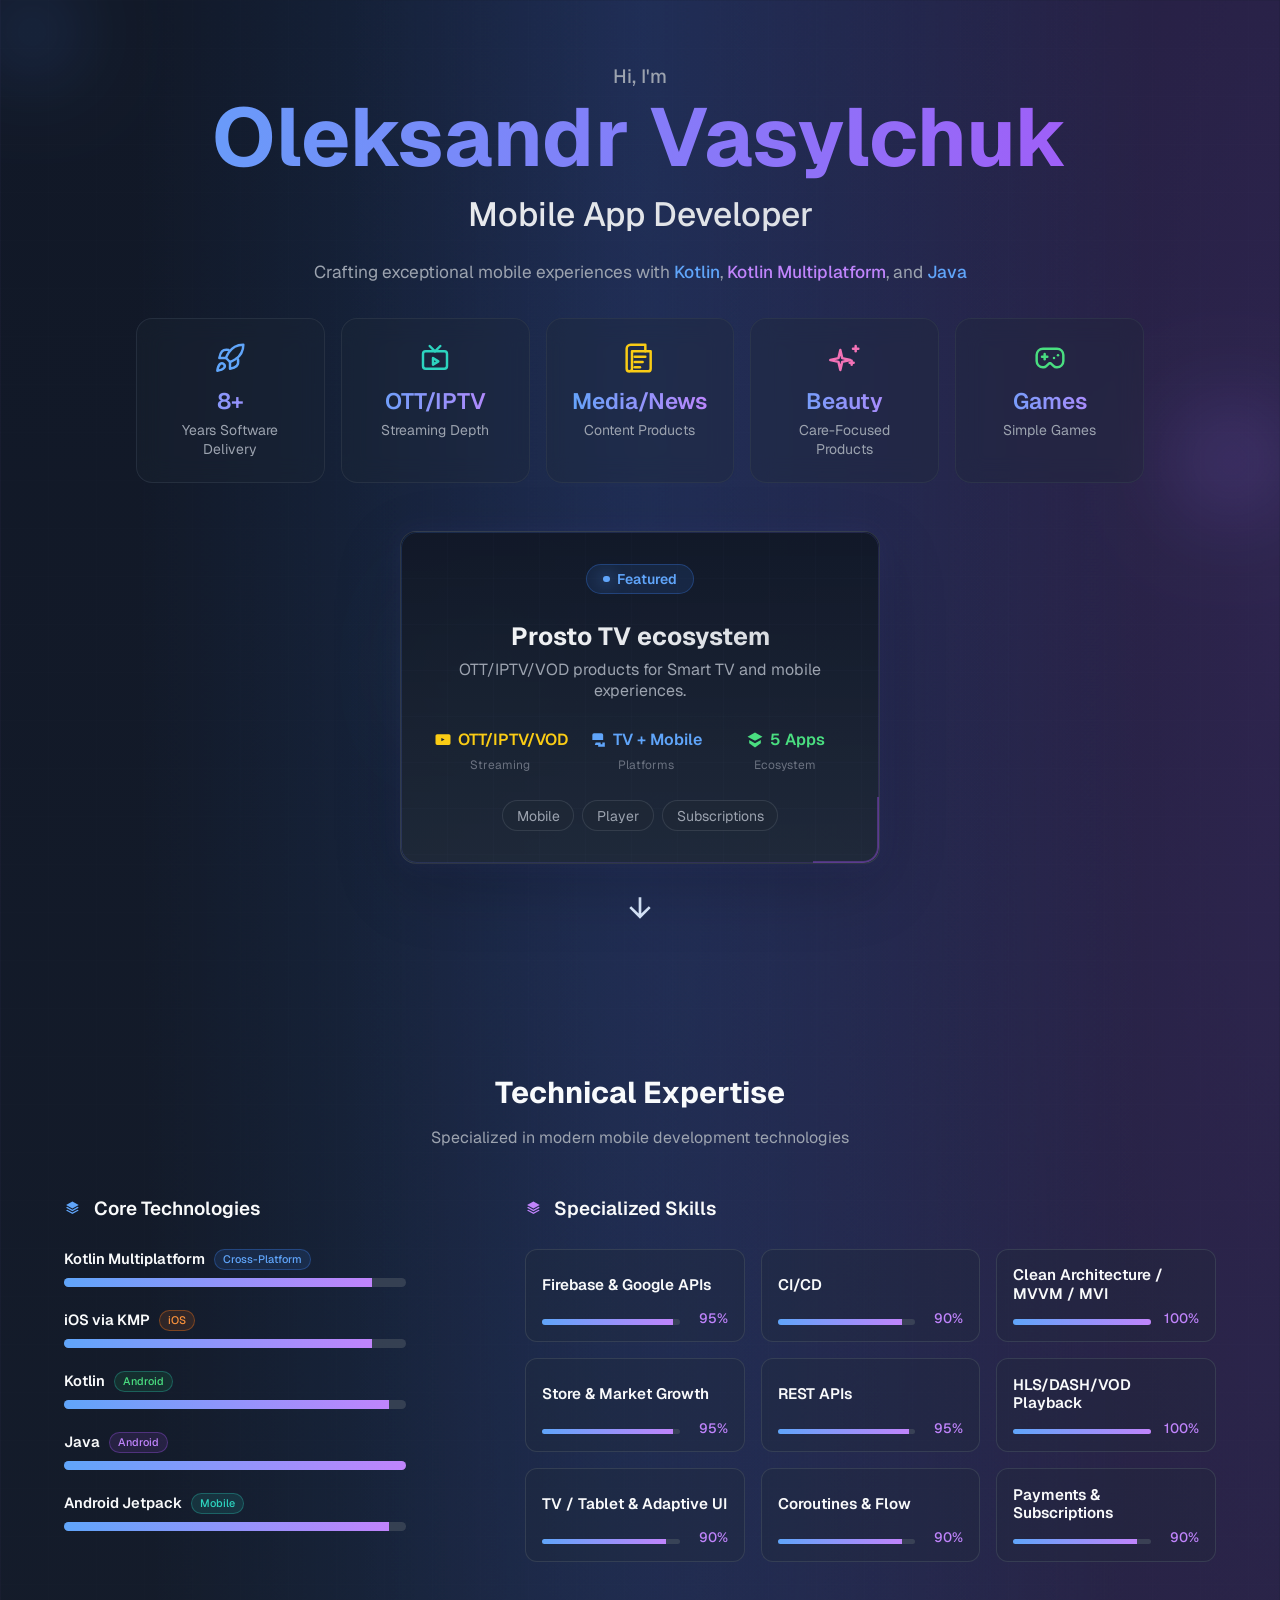
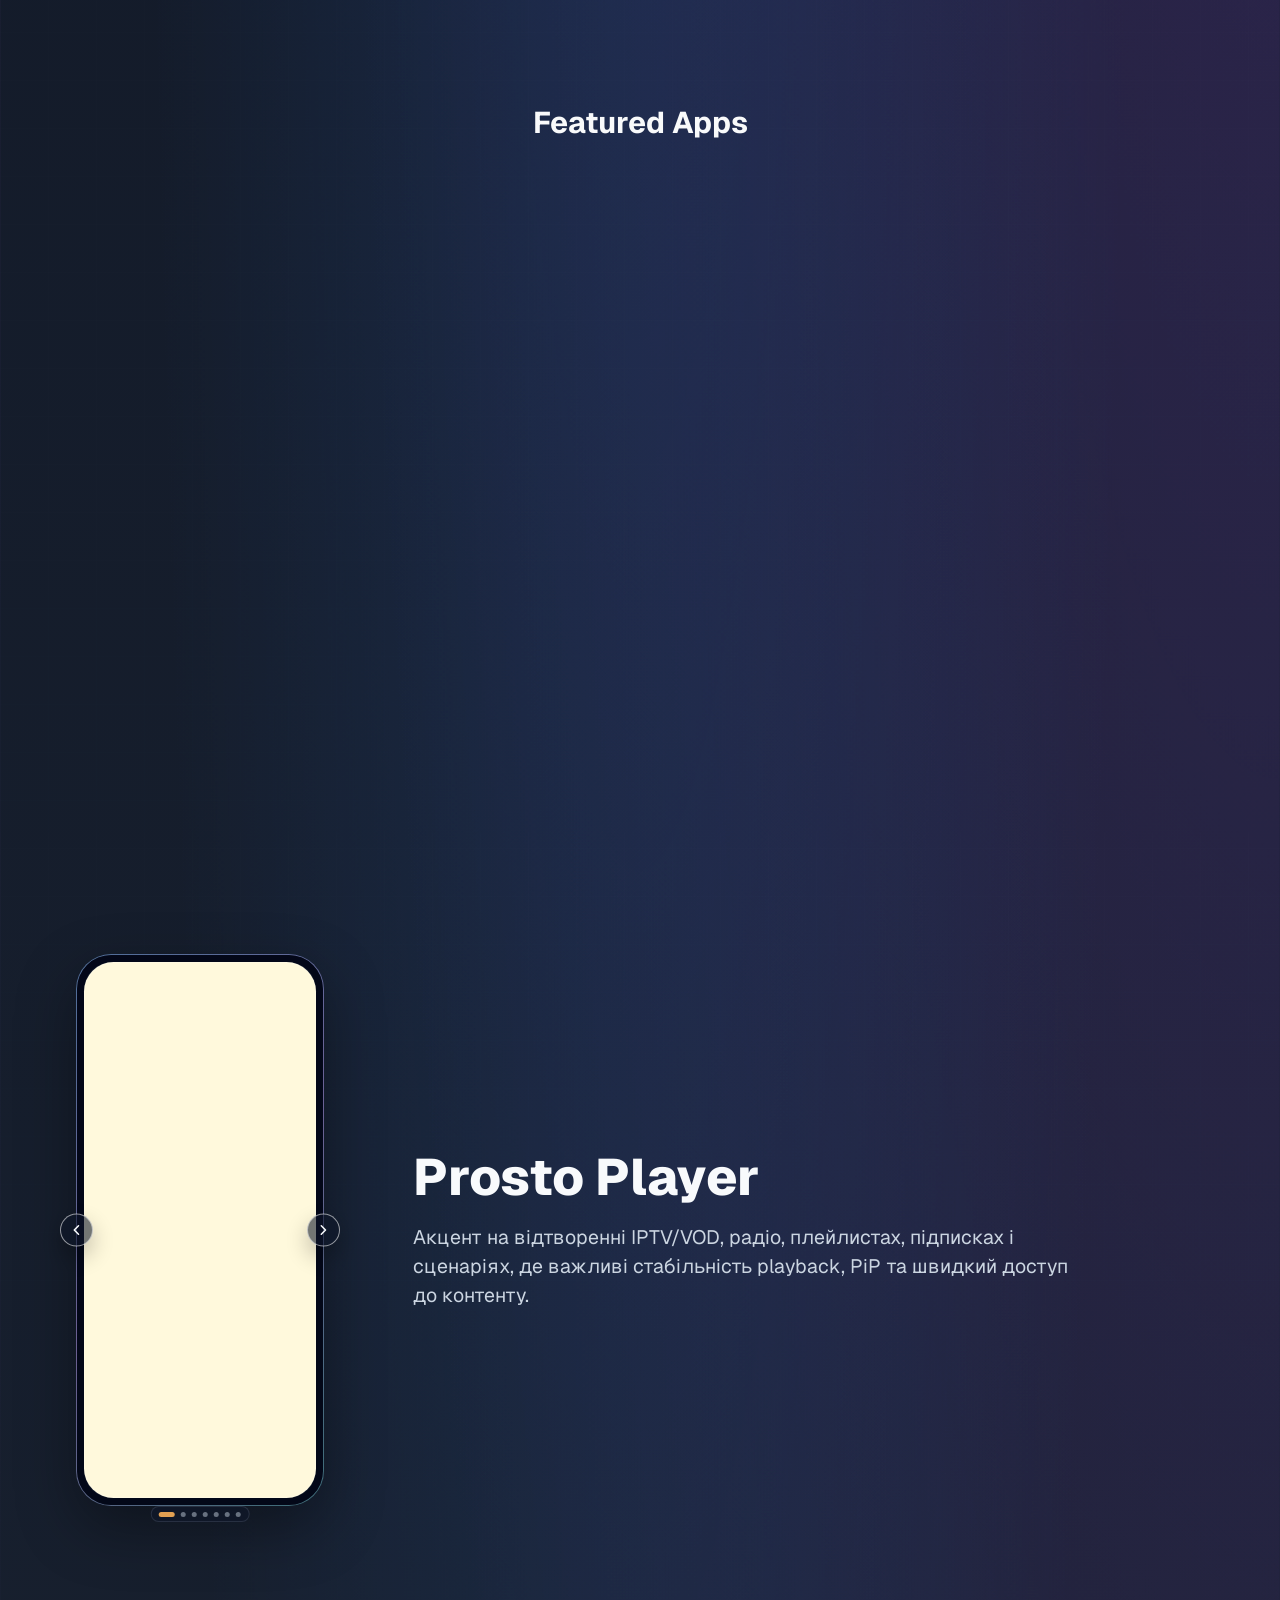
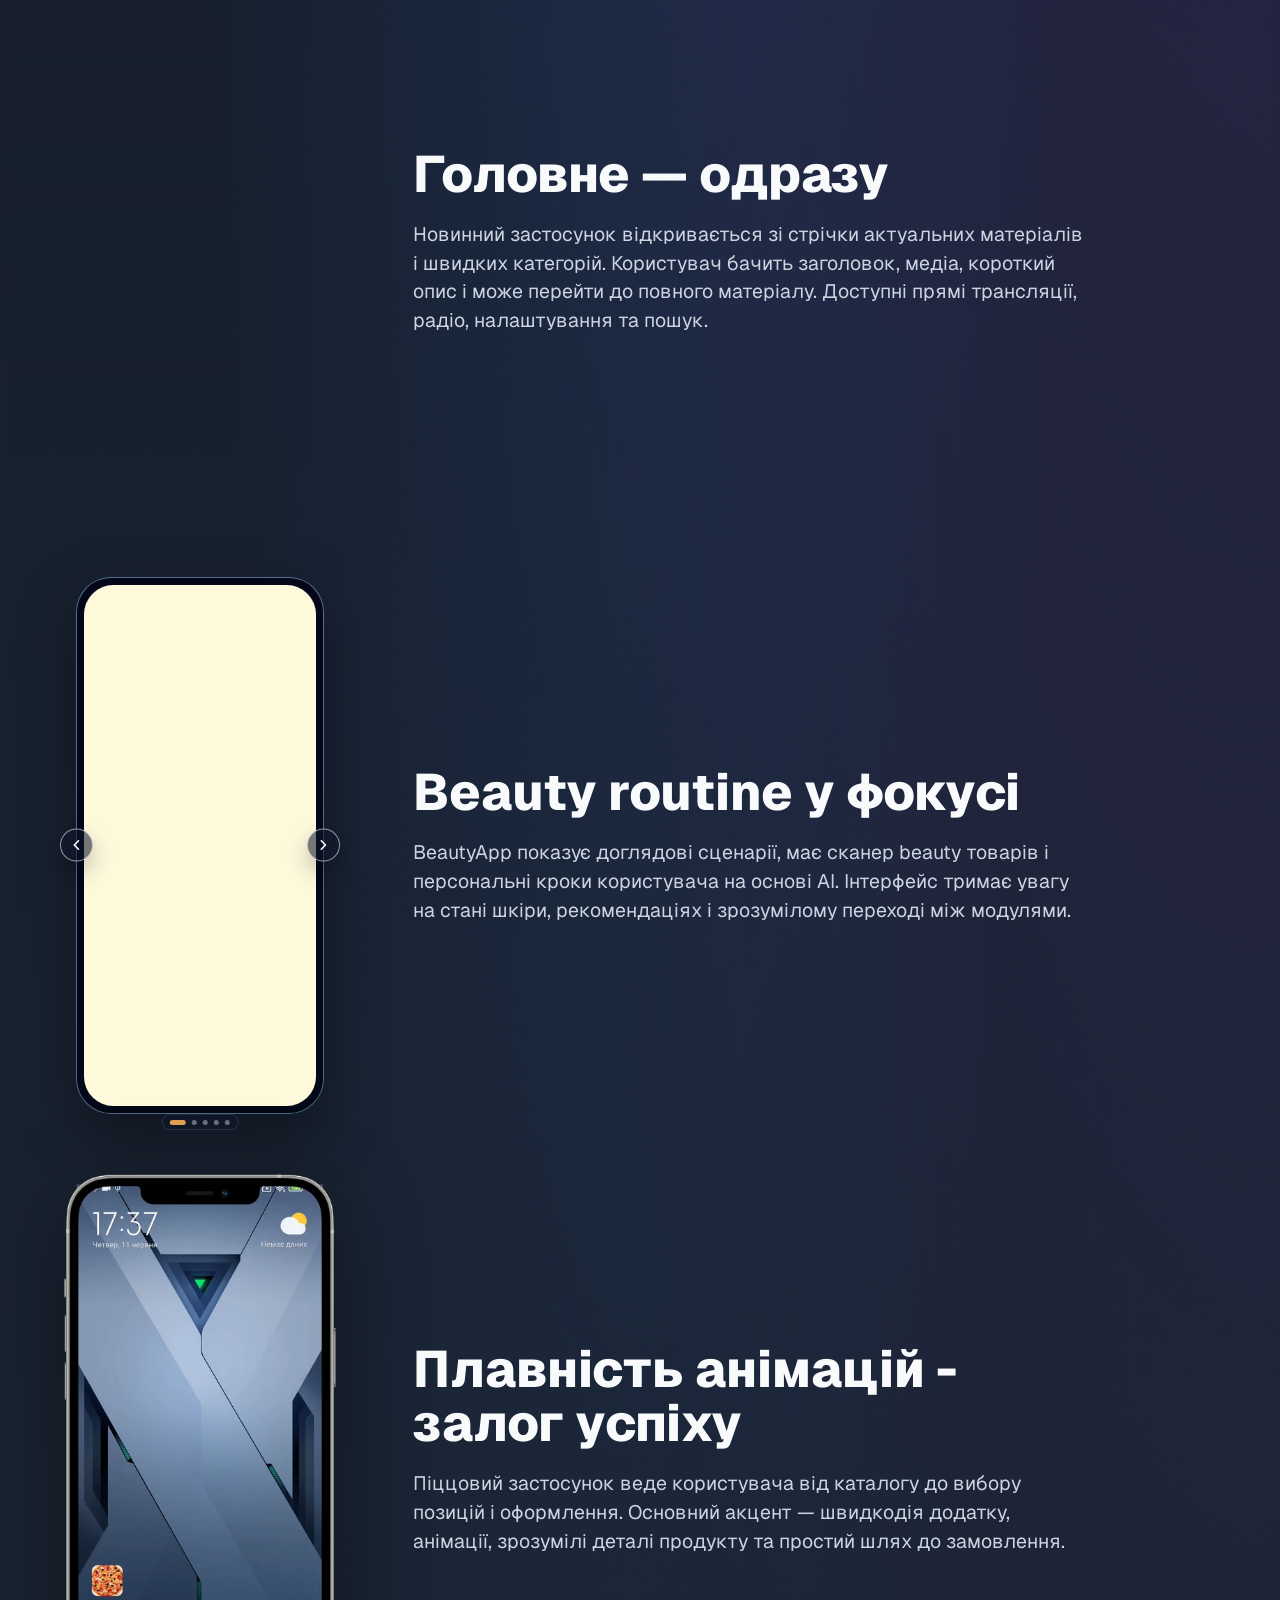
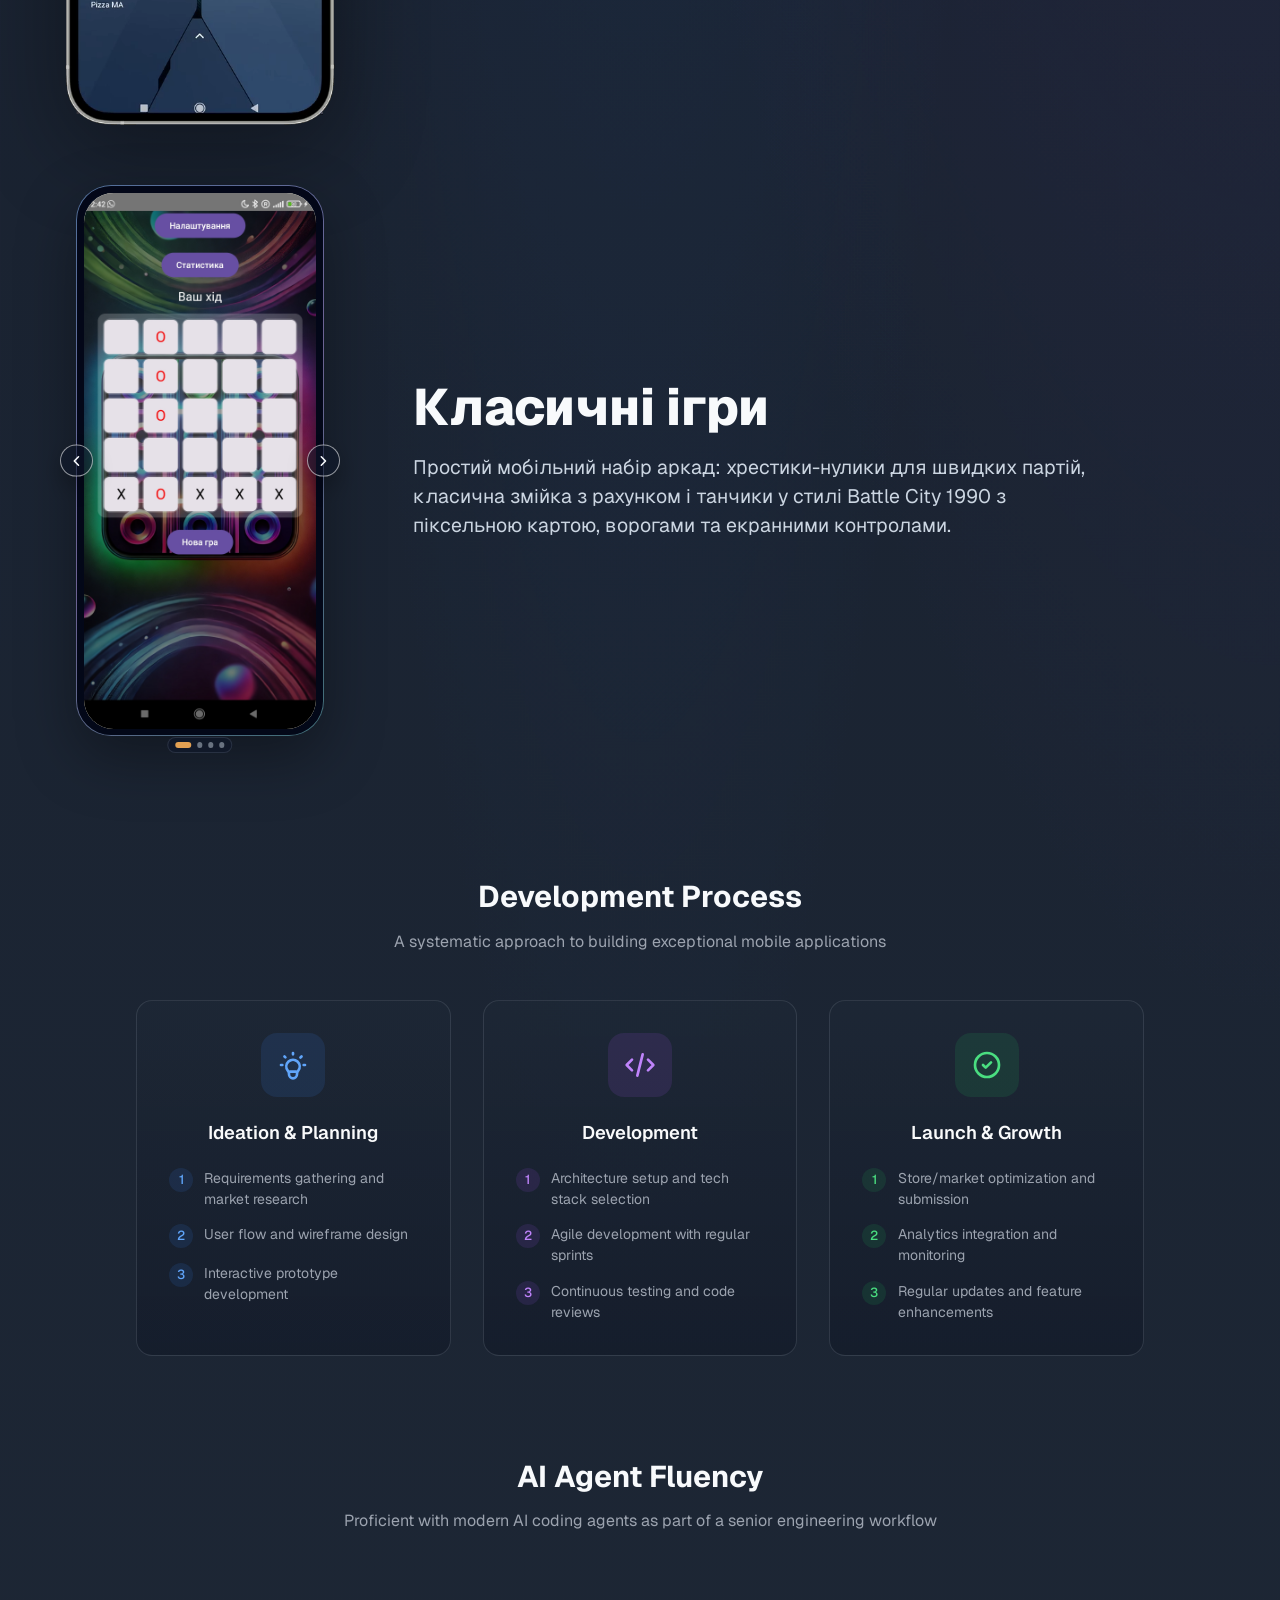
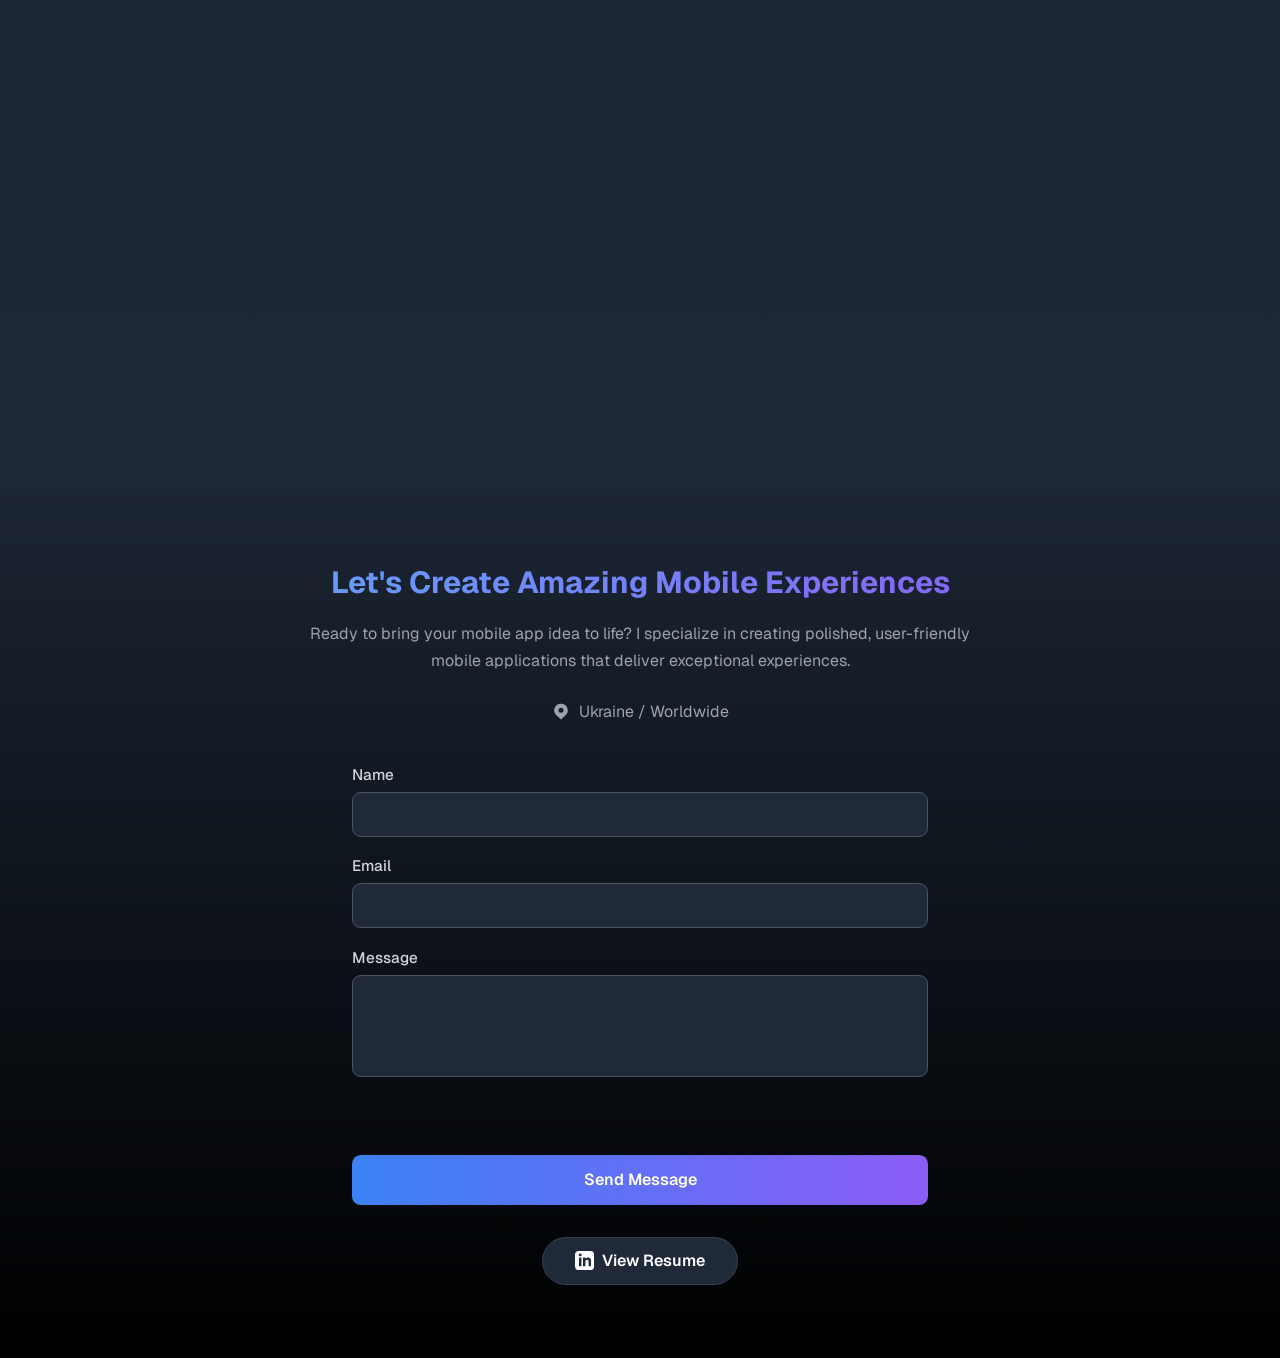
==== commit 06babddf: "Update portfolio details and mobile project layout" ====
--- a/index.html
+++ b/index.html
@@ -35,7 +35,7 @@
             <path d="M9 12H4s.6-3.5 2-5c1.6-1.6 5-1 5-1"/>
             <path d="M12 15v5s3.5-.6 5-2c1.6-1.6 1-5 1-5"/>
           </svg>
-          <strong>6+</strong>
+          <strong>8+</strong>
           <span>Years Software Delivery</span>
         </article>
         <article class="stat-card reveal" style="--delay: 140ms">
@@ -345,6 +345,7 @@
               <h3>Pizza MA</h3>
               <span>Food</span>
               <a class="project-title__action-chip" href="repository-pizza.html" aria-label="Open Pizza MA repository browser">Open GIT</a>
+              <a class="project-title__action-chip" href="https://appetize.io/app/b_b36w3fxw2e2cil2r5c27hz6sh4" target="_blank" rel="noopener noreferrer" aria-label="Run Pizza MA demo on Appetize">Run demo</a>
               <span class="project-title__action-chip project-title__action-chip--pwa" tabindex="0" aria-label="Pizza MA PWA options">
                 PWA
                 <span class="project-title__pwa-popover" role="tooltip">
--- a/styles.css
+++ b/styles.css
@@ -2140,6 +2140,15 @@
     text-align: center;
   }
 
+  .project-title {
+    justify-content: center;
+  }
+
+  .project-title h3 {
+    flex: 0 0 100%;
+    text-align: center;
+  }
+
   .project-title__action-chip {
     margin-left: 0;
   }
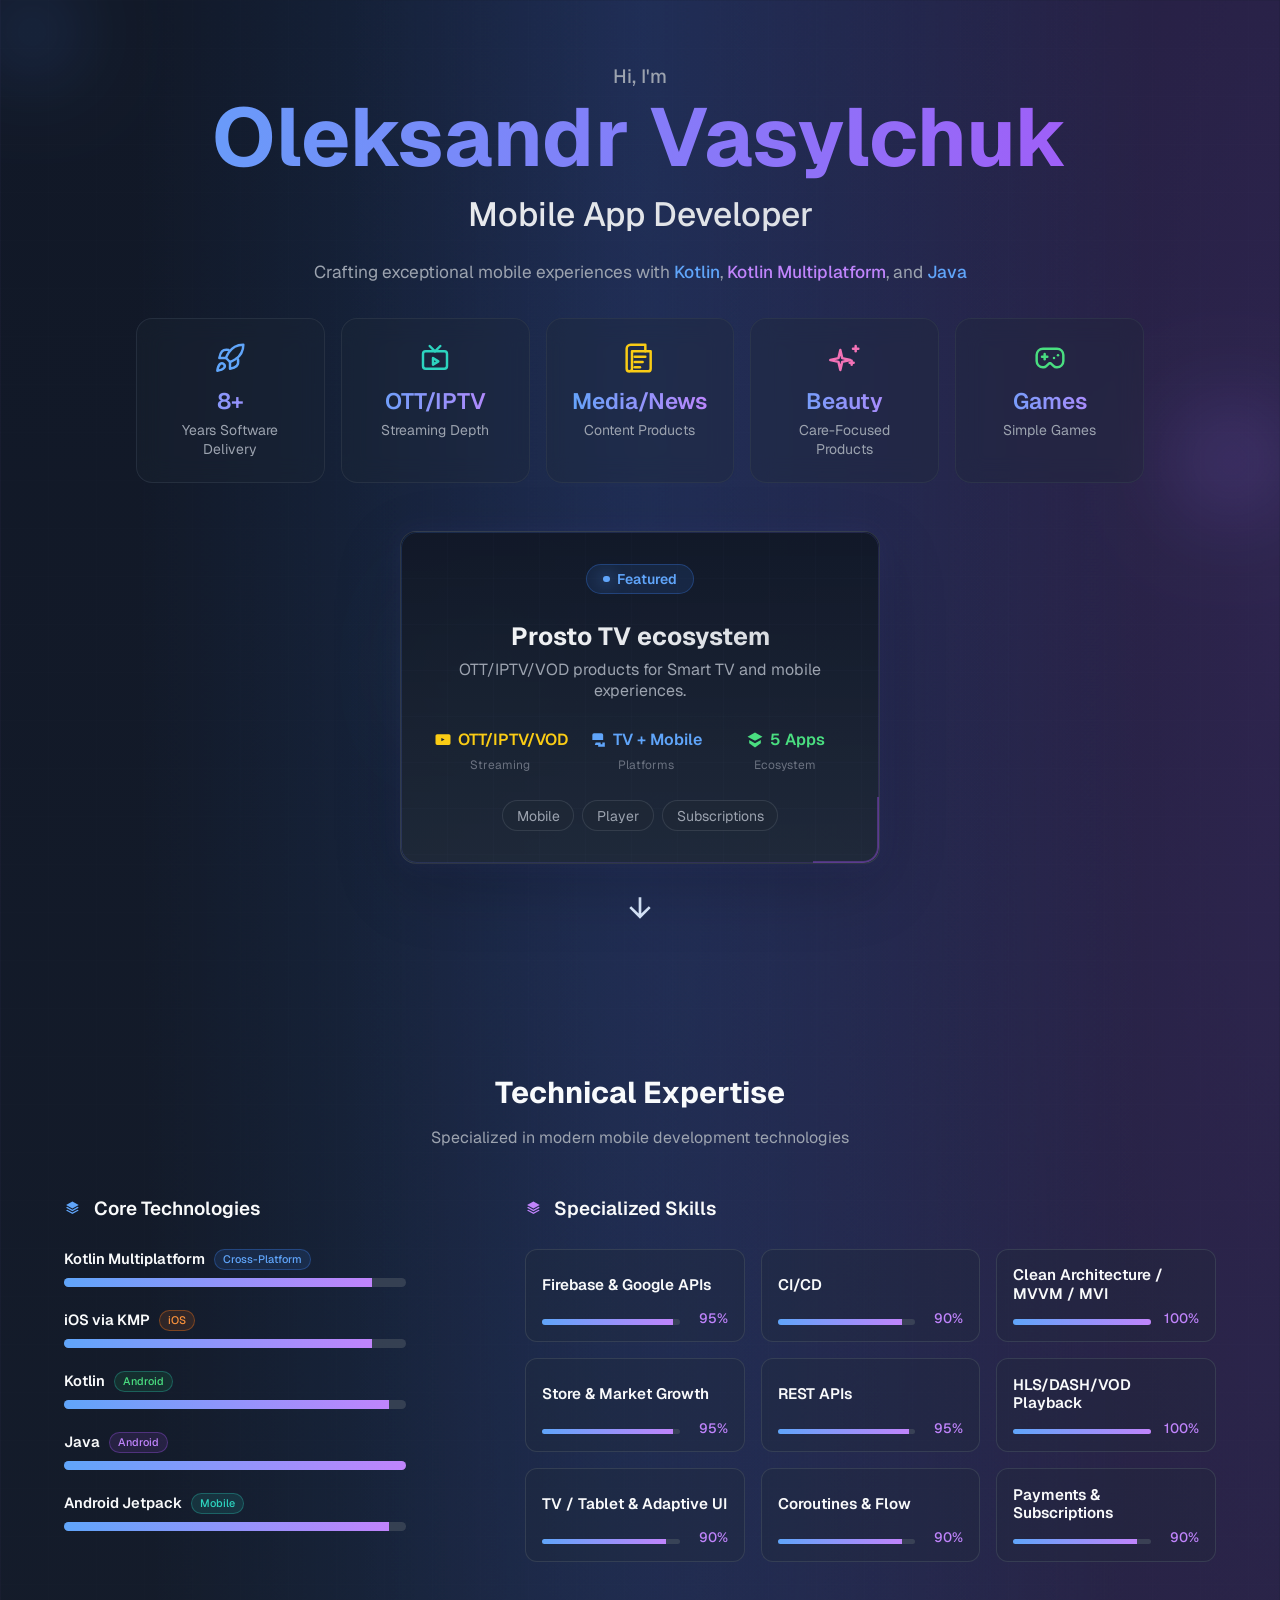
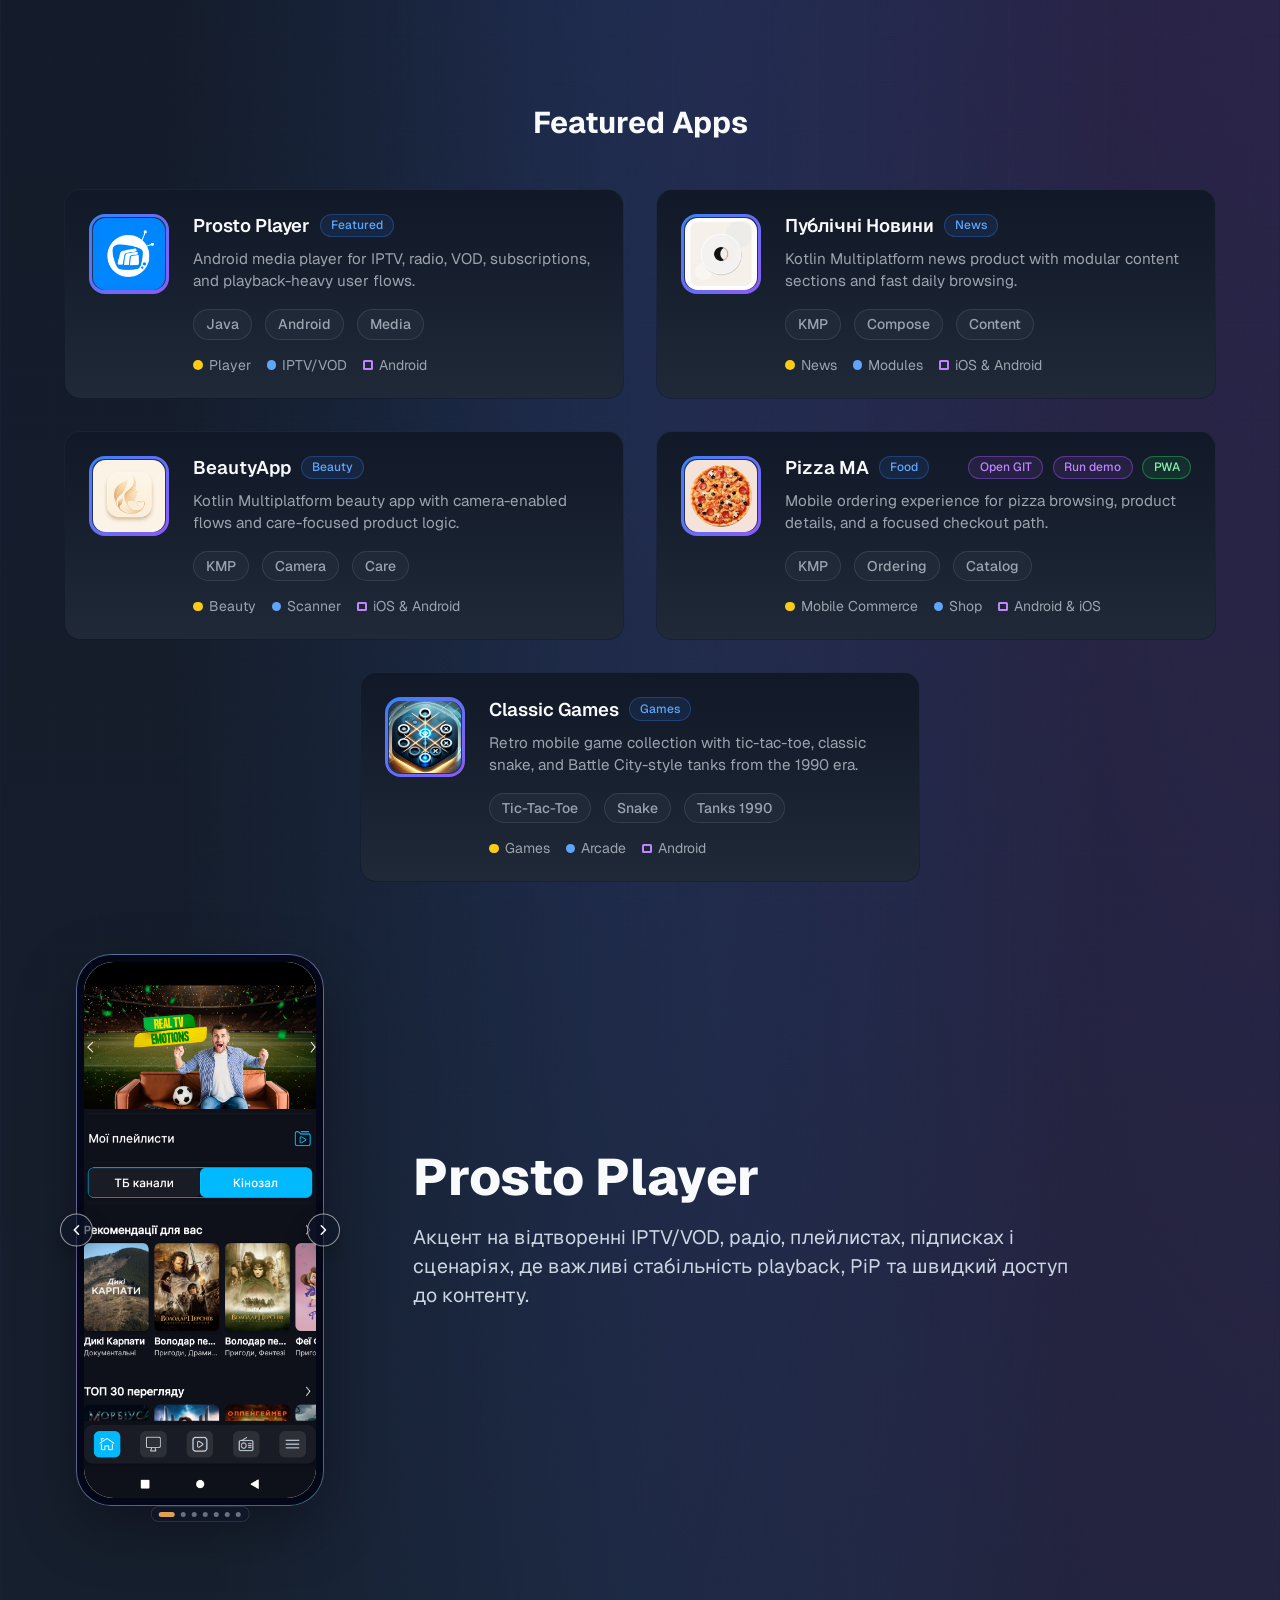
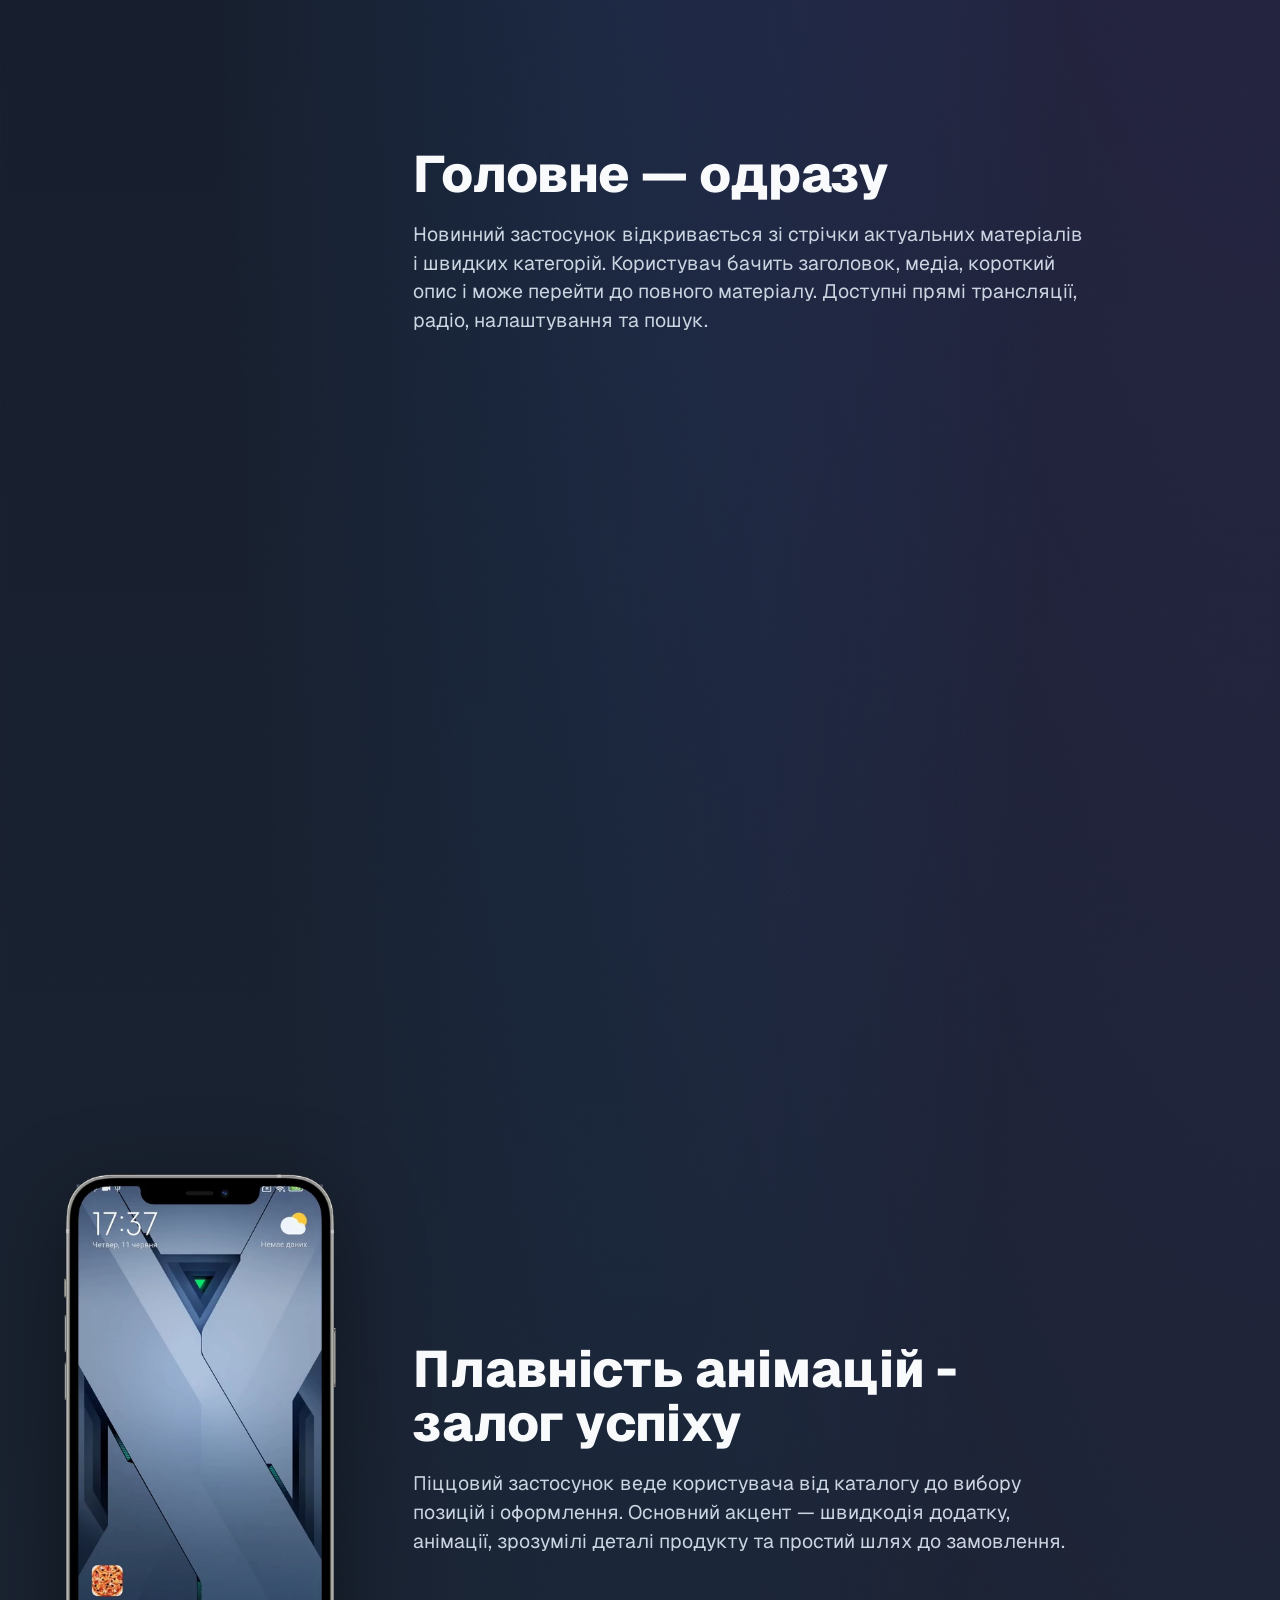
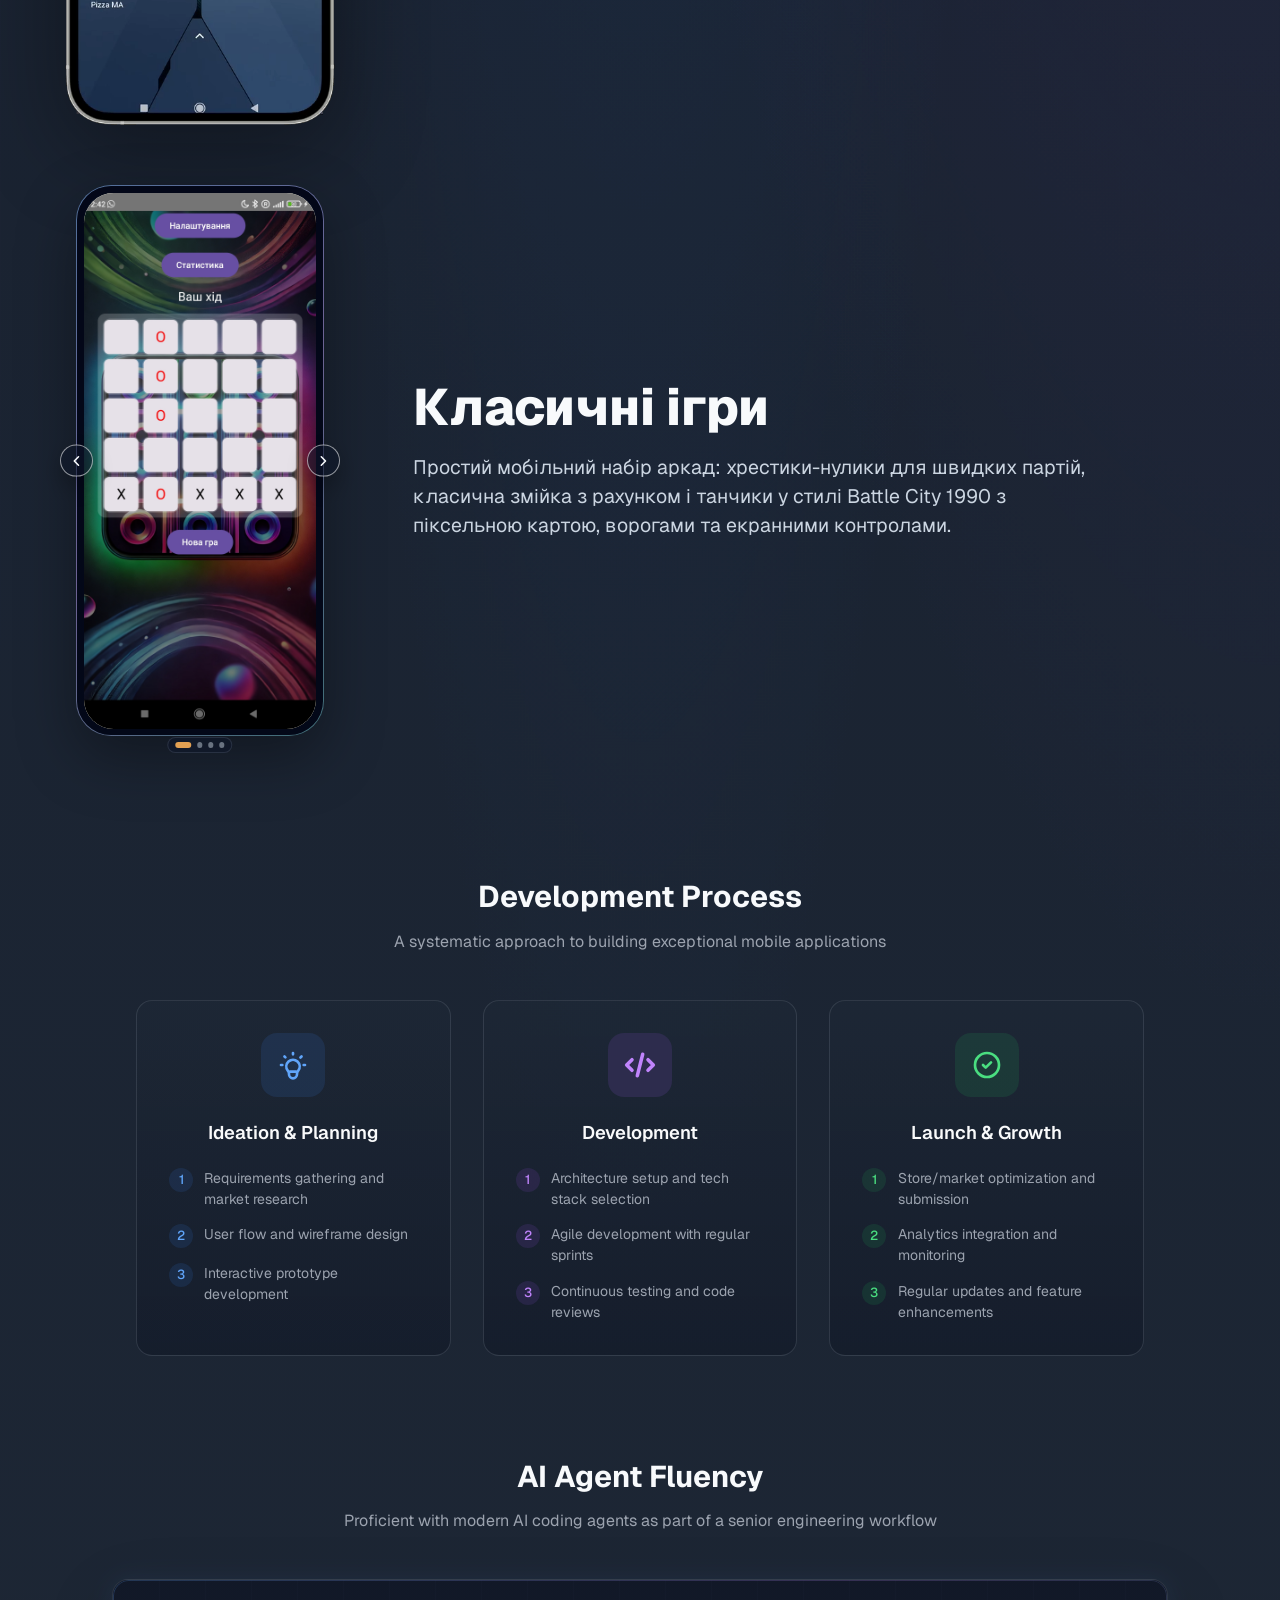
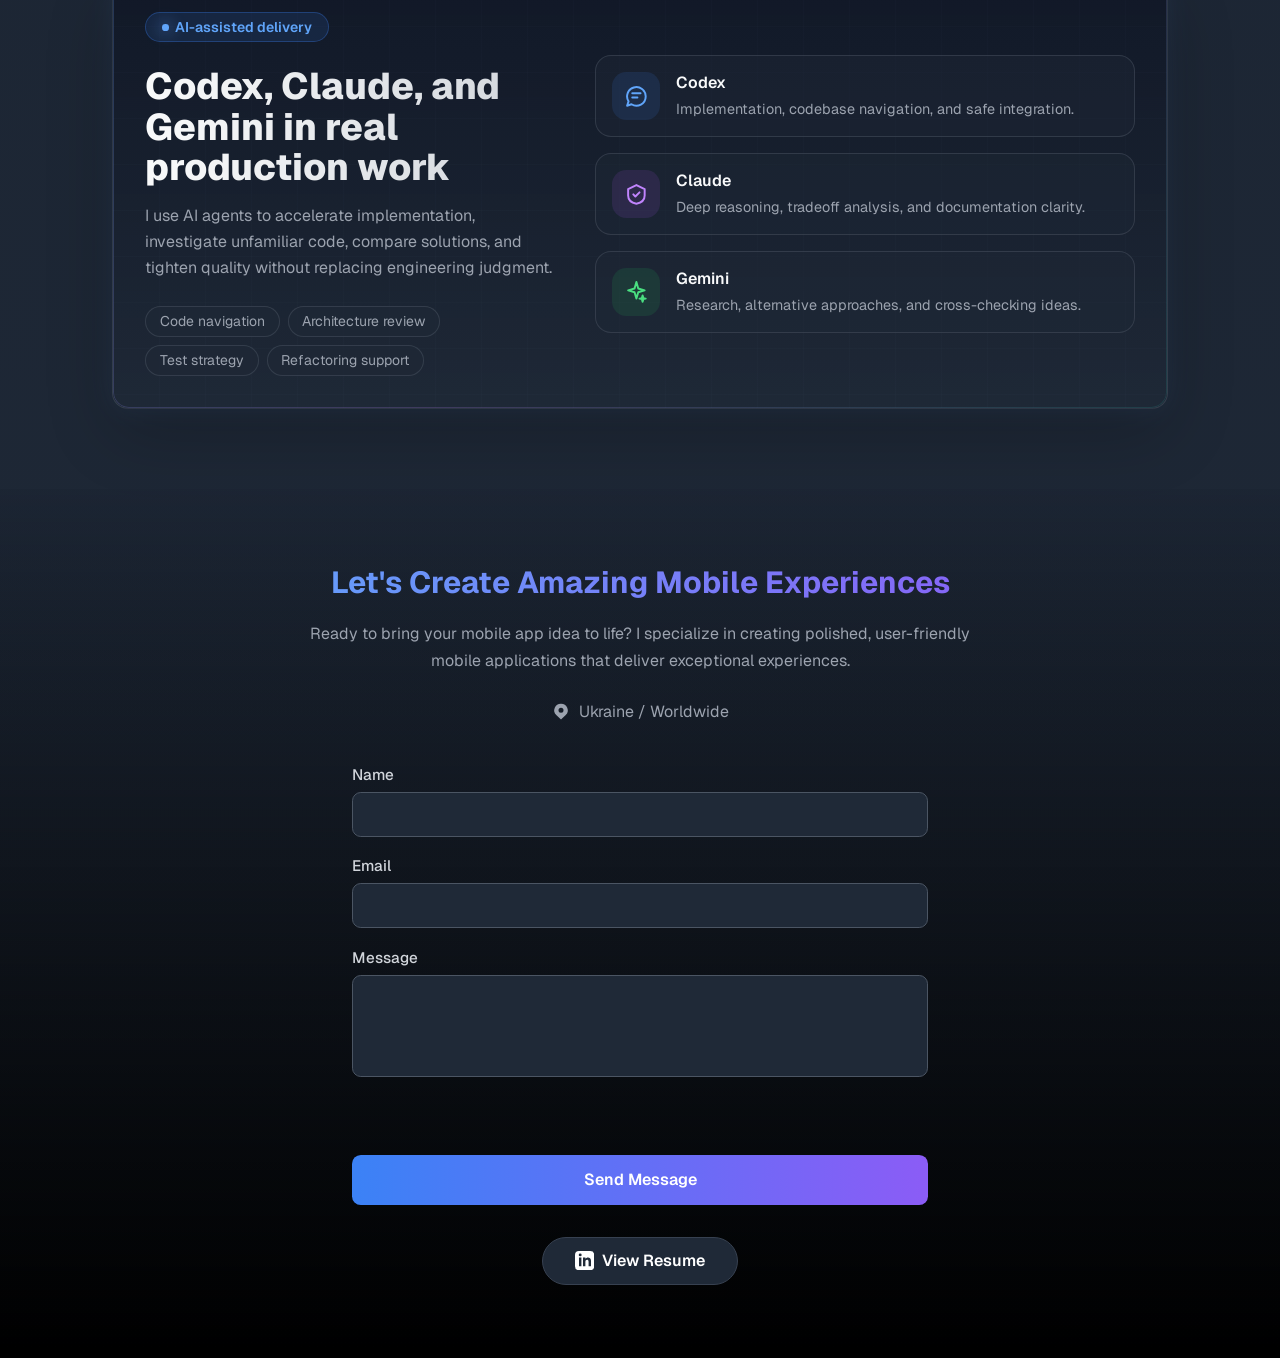
==== commit d4db6c5a: "Add site favicon" ====
--- a/index.html
+++ b/index.html
@@ -5,6 +5,7 @@
   <meta name="viewport" content="width=device-width, initial-scale=1.0">
   <meta name="description" content="Mobile developer portfolio for Oleksandr Vasylchuk. Kotlin, Kotlin Multiplatform, and Java development.">
   <title>Oleksandr Vasylchuk | Mobile App Developer</title>
+  <link rel="icon" href="assets/development-icon.svg" type="image/svg+xml" sizes="any">
   <link rel="preconnect" href="https://fonts.googleapis.com">
   <link rel="preconnect" href="https://fonts.gstatic.com" crossorigin>
   <link href="https://fonts.googleapis.com/css2?family=Geist:wght@400;500;600;700;800&display=swap" rel="stylesheet">
@@ -537,8 +538,8 @@
         </article>
 
         <article class="process-card reveal" style="--delay: 110ms">
-          <div class="process-icon purple">
-            <svg viewBox="0 0 24 24" aria-hidden="true"><path d="m10 20 4-16m4 4 4 4-4 4M6 16l-4-4 4-4"/></svg>
+          <div class="process-icon process-icon--asset">
+            <img src="assets/development-icon.svg" alt="" aria-hidden="true">
           </div>
           <h3>Development</h3>
           <ol>
--- a/styles.css
+++ b/styles.css
@@ -1581,6 +1581,15 @@
   stroke-width: 2;
   stroke-linecap: round;
   stroke-linejoin: round;
+}
+
+.process-icon--asset {
+  background: transparent;
+}
+
+.process-icon--asset img {
+  width: 100%;
+  height: 100%;
 }
 
 .process-icon.blue {
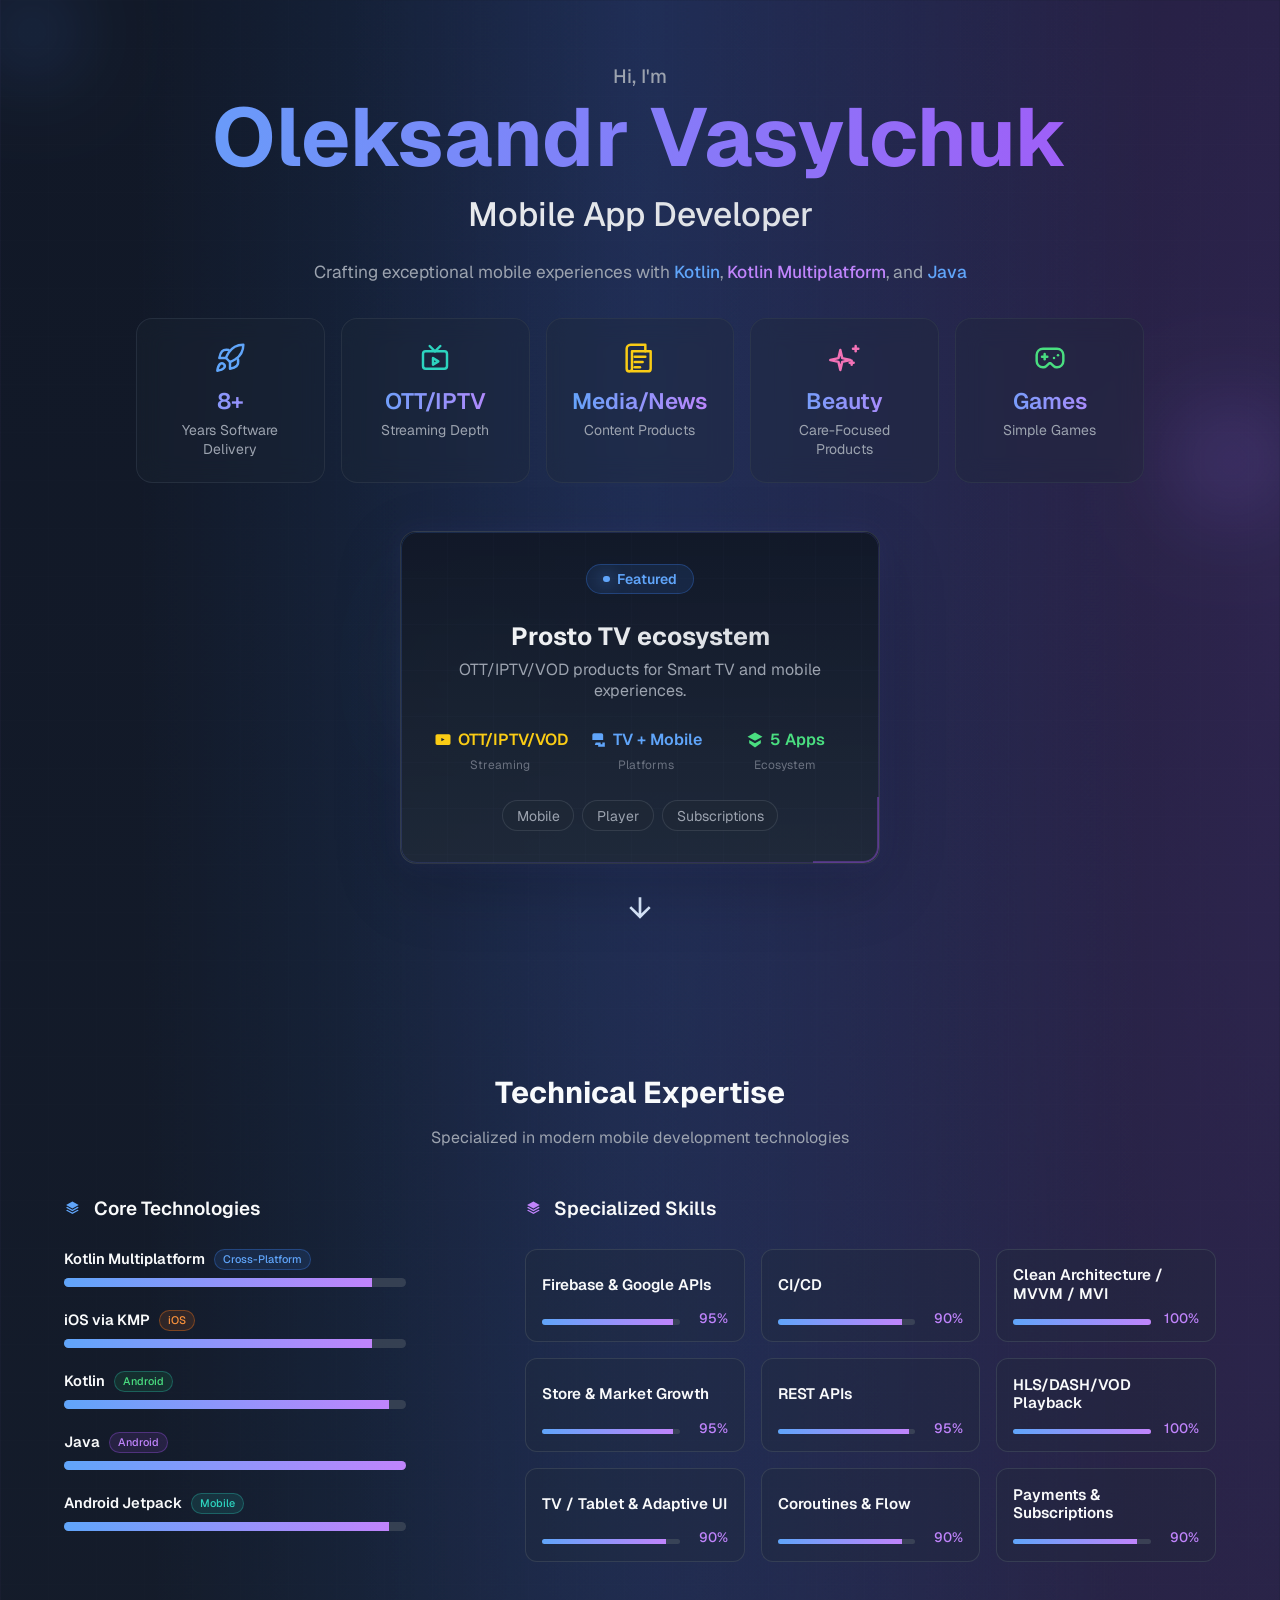
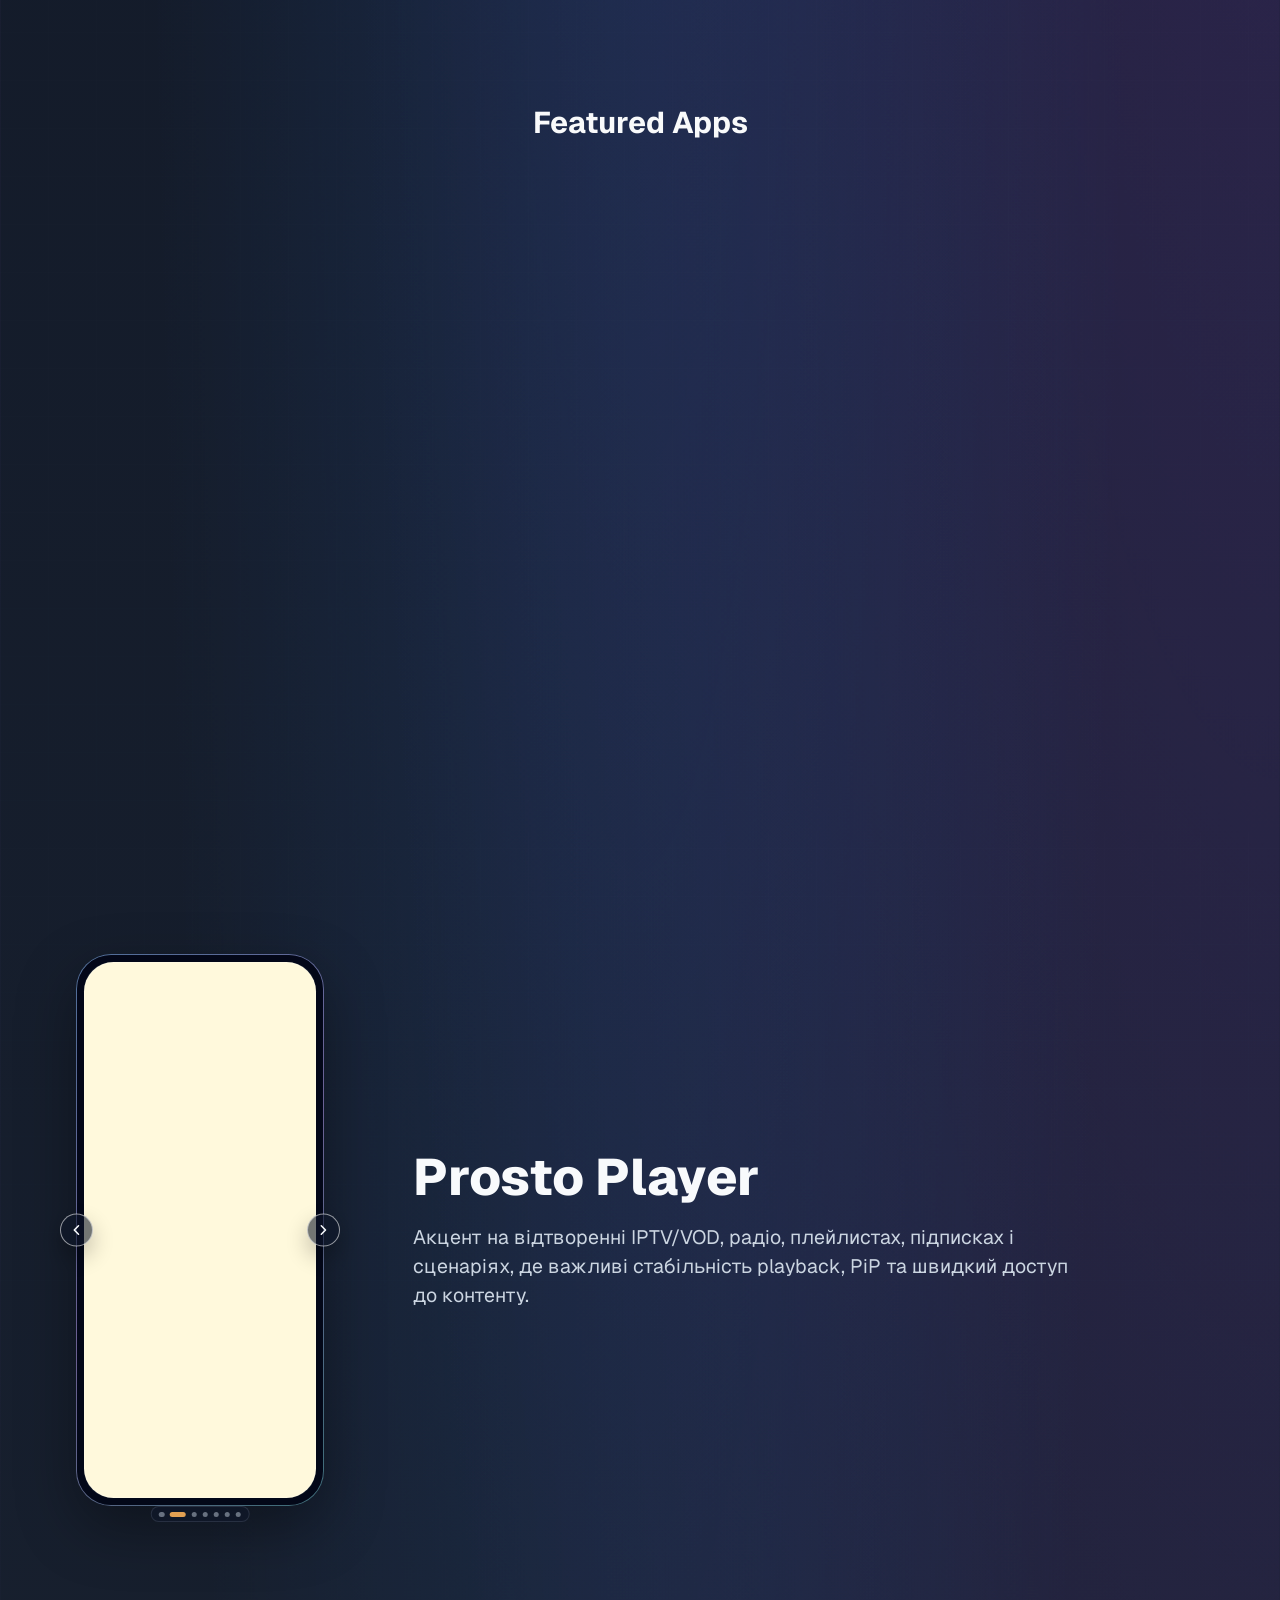
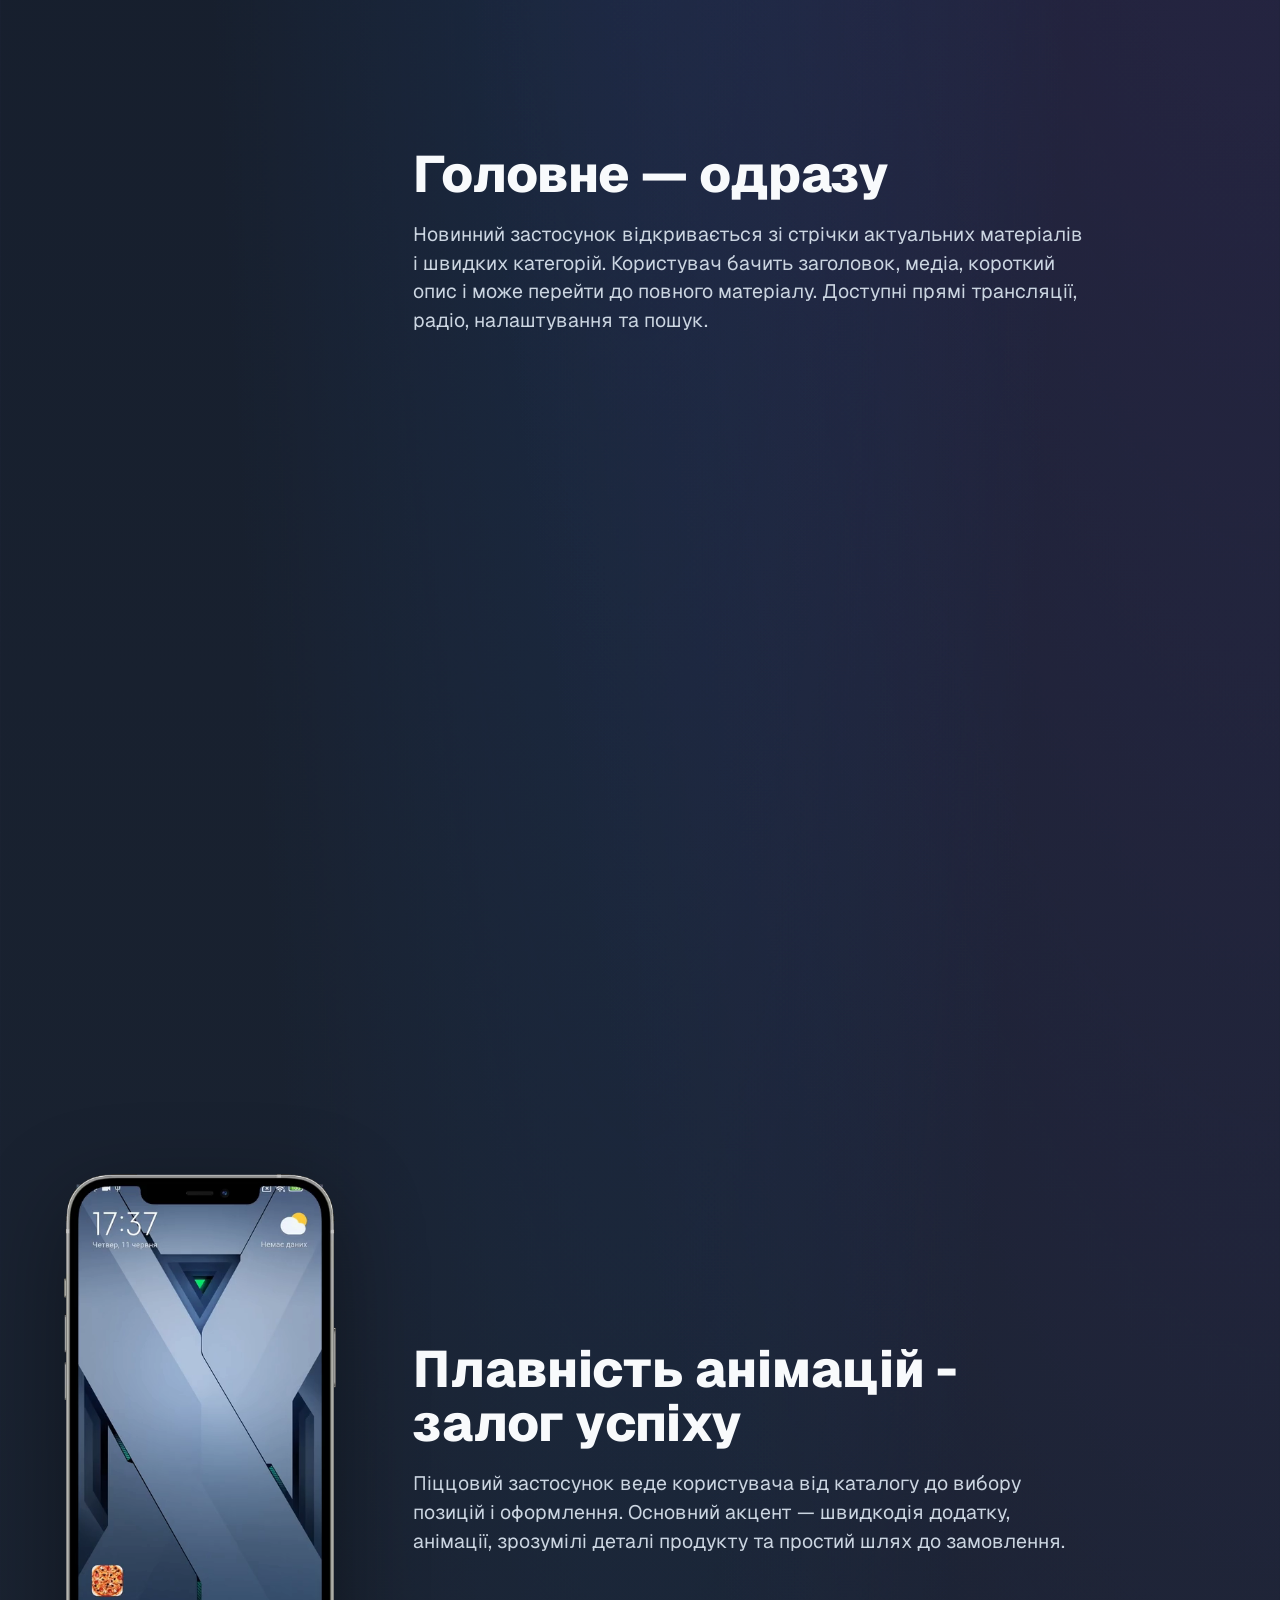
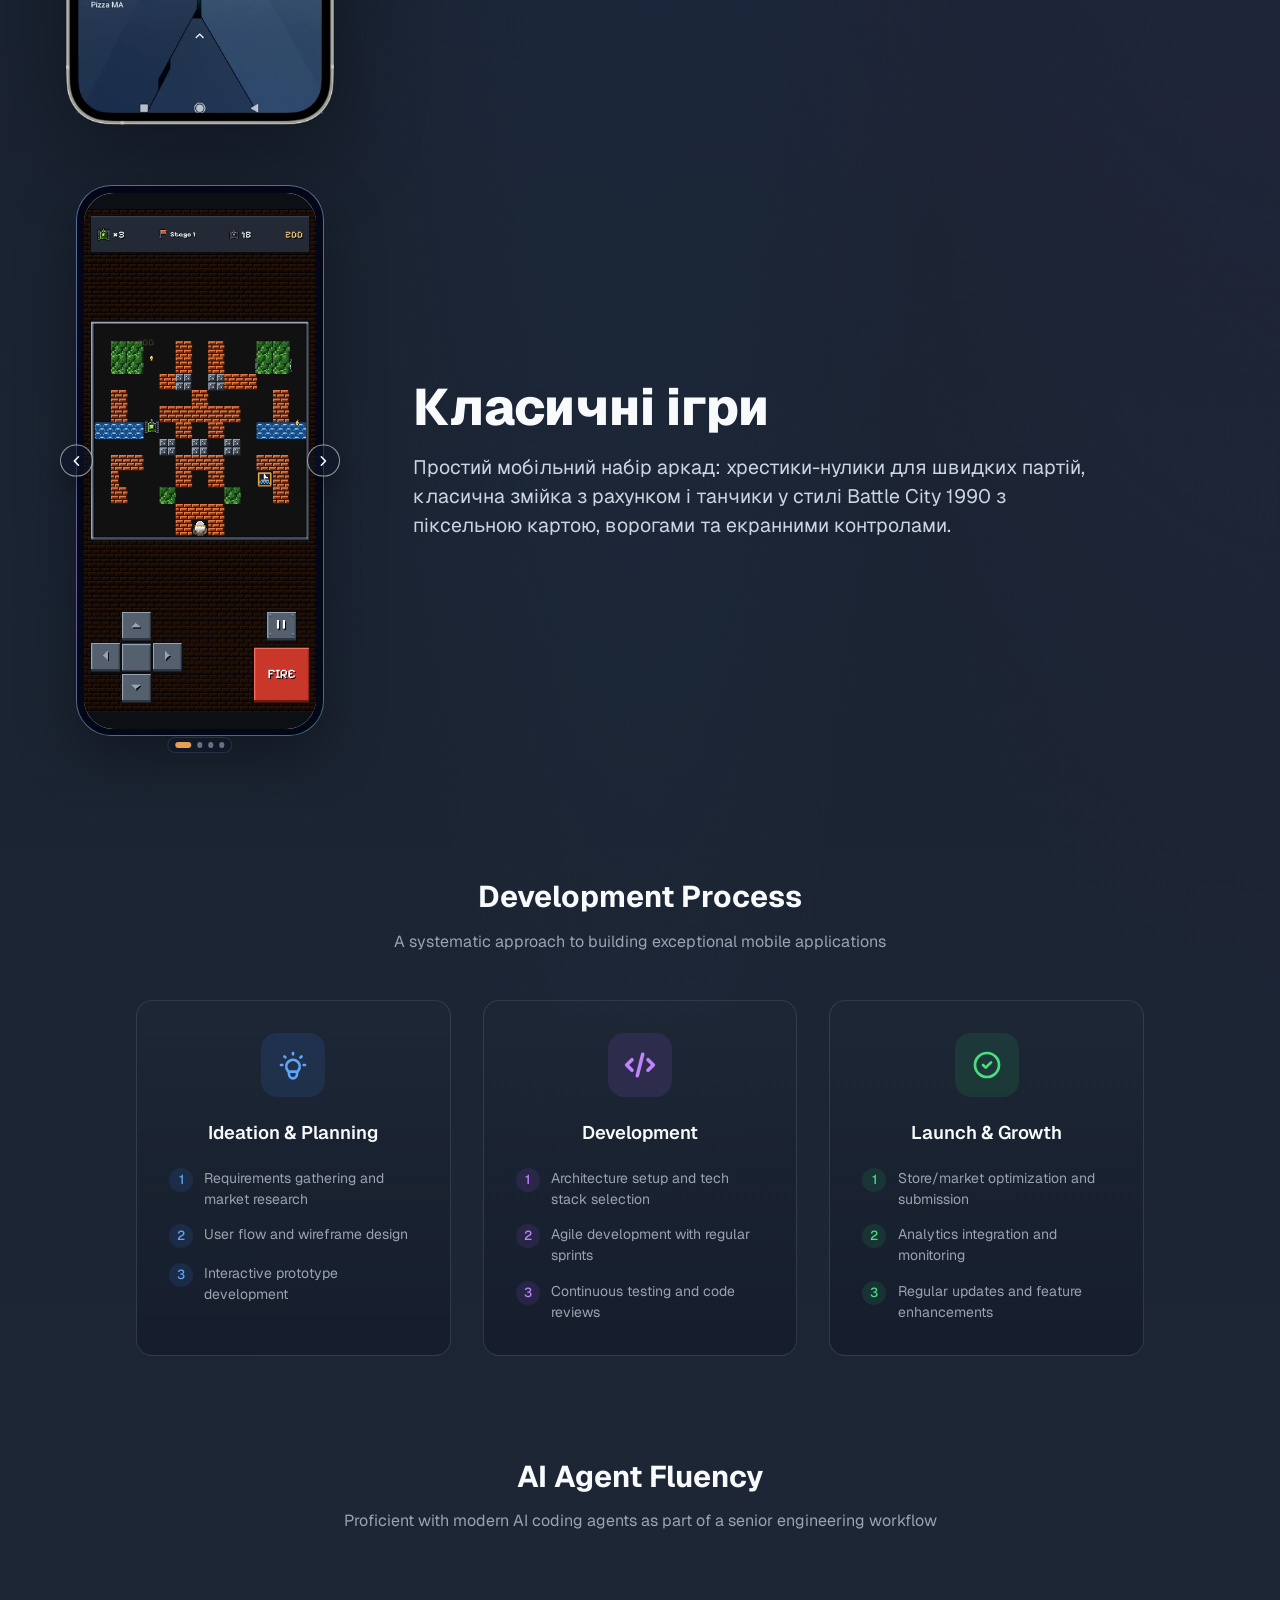
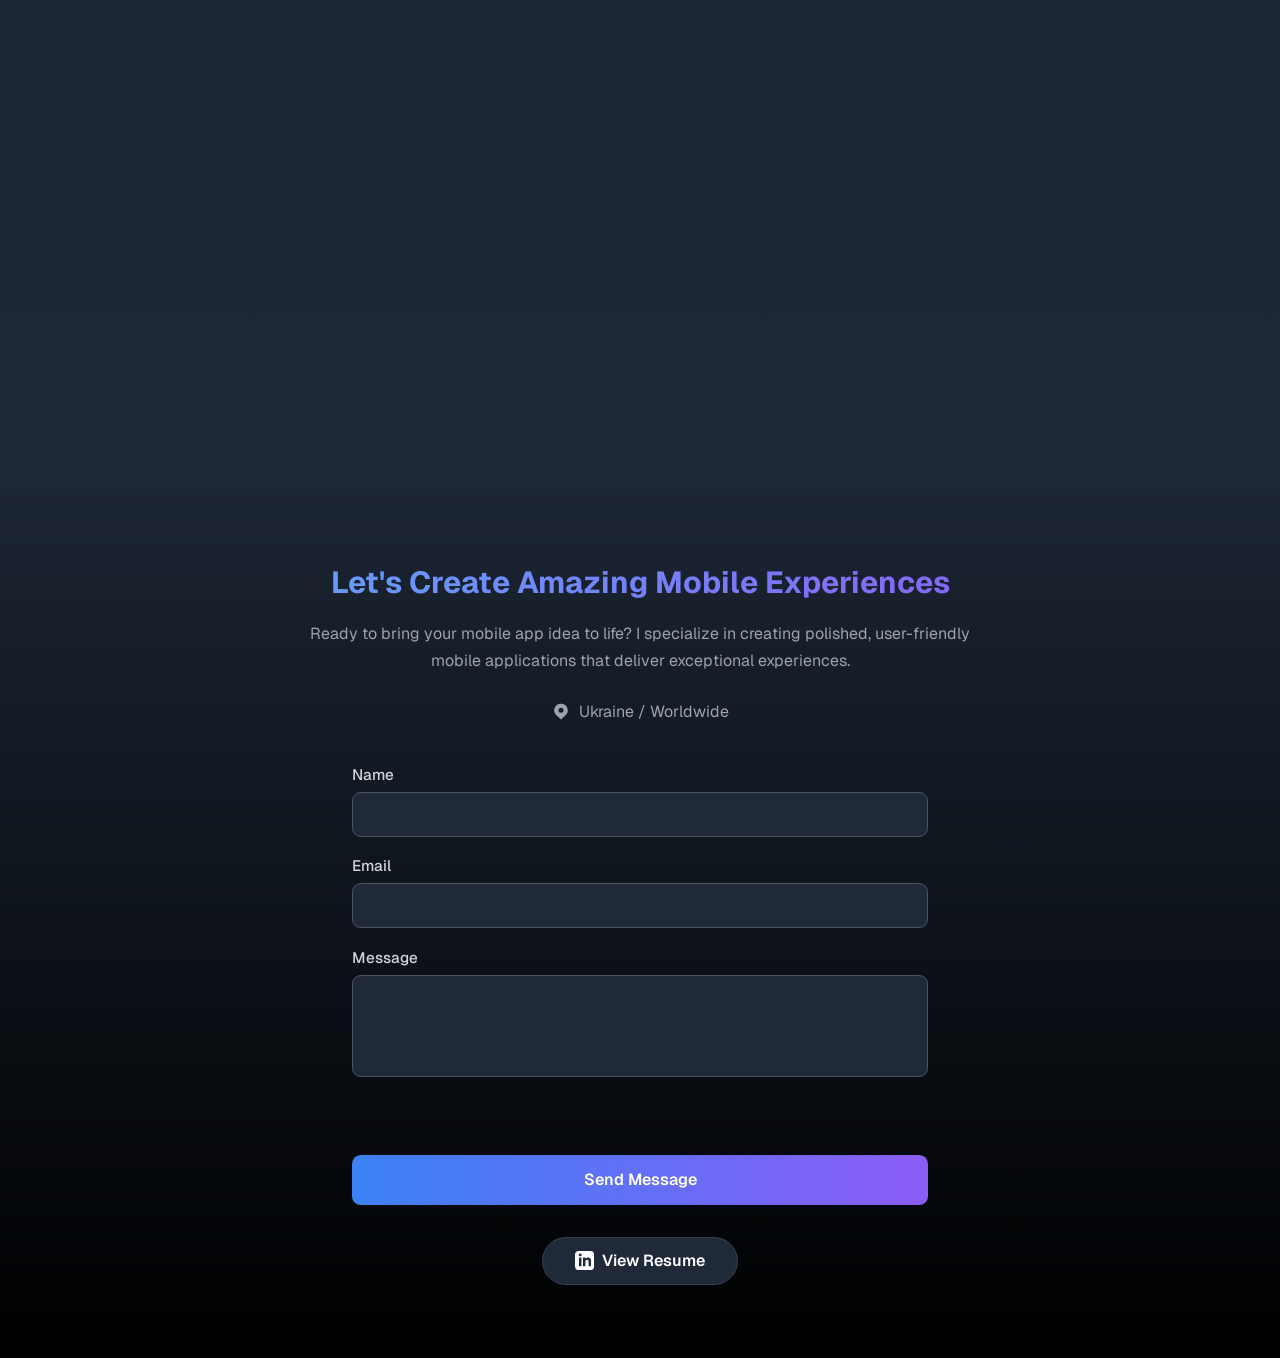
==== commit 44836c68: "Update tank screenshots and gallery order" ====
--- a/index.html
+++ b/index.html
@@ -487,12 +487,12 @@
 
         <article class="project-showcase reveal" style="--delay: 480ms">
           <div class="showcase-video" aria-label="Classic Games screen slideshow">
-            <div class="video-frame phone-slideshow phone-slideshow--games" data-slideshow data-interval="5000">
+            <div class="video-frame phone-slideshow phone-slideshow--games" data-slideshow data-autoplay="false">
               <div class="phone-slideshow__viewport">
-                <img class="phone-slideshow__slide is-active" src="assets/project-showcases/games/01-tic-tac-toe.jpg" alt="Classic Games tic-tac-toe screen" loading="lazy" decoding="async">
+                <img class="phone-slideshow__slide phone-slideshow__slide--tanks is-active" src="assets/project-showcases/games/tanks-gameplay.png" alt="Ironroost tanks gameplay screen" loading="lazy" decoding="async">
+                <img class="phone-slideshow__slide phone-slideshow__slide--tanks" src="assets/project-showcases/games/tanks-menu.png" alt="Ironroost tanks main menu screen" loading="lazy" decoding="async">
+                <img class="phone-slideshow__slide" src="assets/project-showcases/games/01-tic-tac-toe.jpg" alt="Classic Games tic-tac-toe screen" loading="lazy" decoding="async">
                 <img class="phone-slideshow__slide" src="assets/project-showcases/games/02-snake.jpg" alt="Classic Games snake screen" loading="lazy" decoding="async">
-                <img class="phone-slideshow__slide" src="assets/project-showcases/games/03-tanks-start.jpg" alt="Classic Games tanks start screen" loading="lazy" decoding="async">
-                <img class="phone-slideshow__slide" src="assets/project-showcases/games/04-tanks-action.jpg" alt="Classic Games tanks action screen" loading="lazy" decoding="async">
               </div>
               <button class="phone-slideshow__arrow phone-slideshow__arrow--previous" type="button" data-slideshow-previous aria-label="Previous Classic Games screen">
                 <svg viewBox="0 0 24 24" aria-hidden="true"><path d="m15 18-6-6 6-6"/></svg>
--- a/styles.css
+++ b/styles.css
@@ -1389,6 +1389,11 @@
 .phone-slideshow__slide.is-active {
   opacity: 1;
   transform: translateX(0) scale(1);
+}
+
+.phone-slideshow__slide--tanks {
+  object-fit: contain;
+  background: #0c0f14;
 }
 
 .phone-slideshow__arrow {
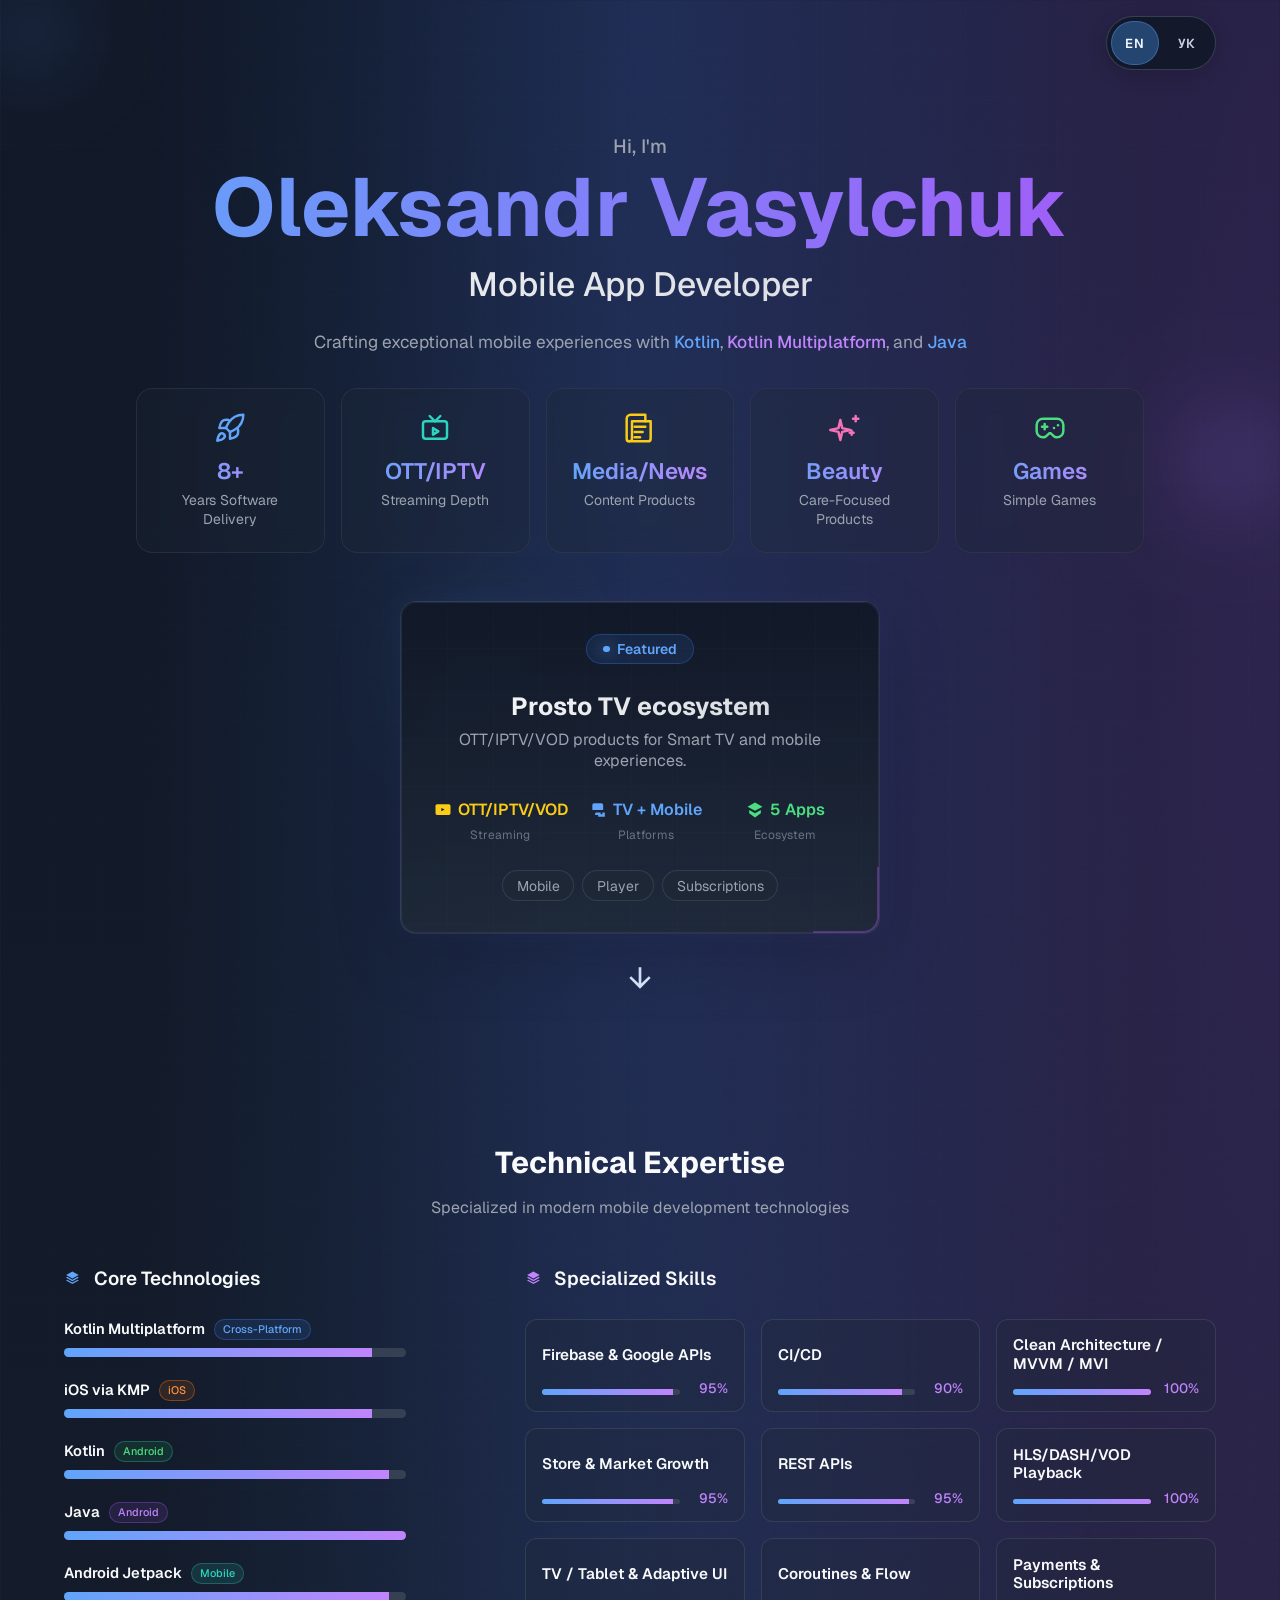
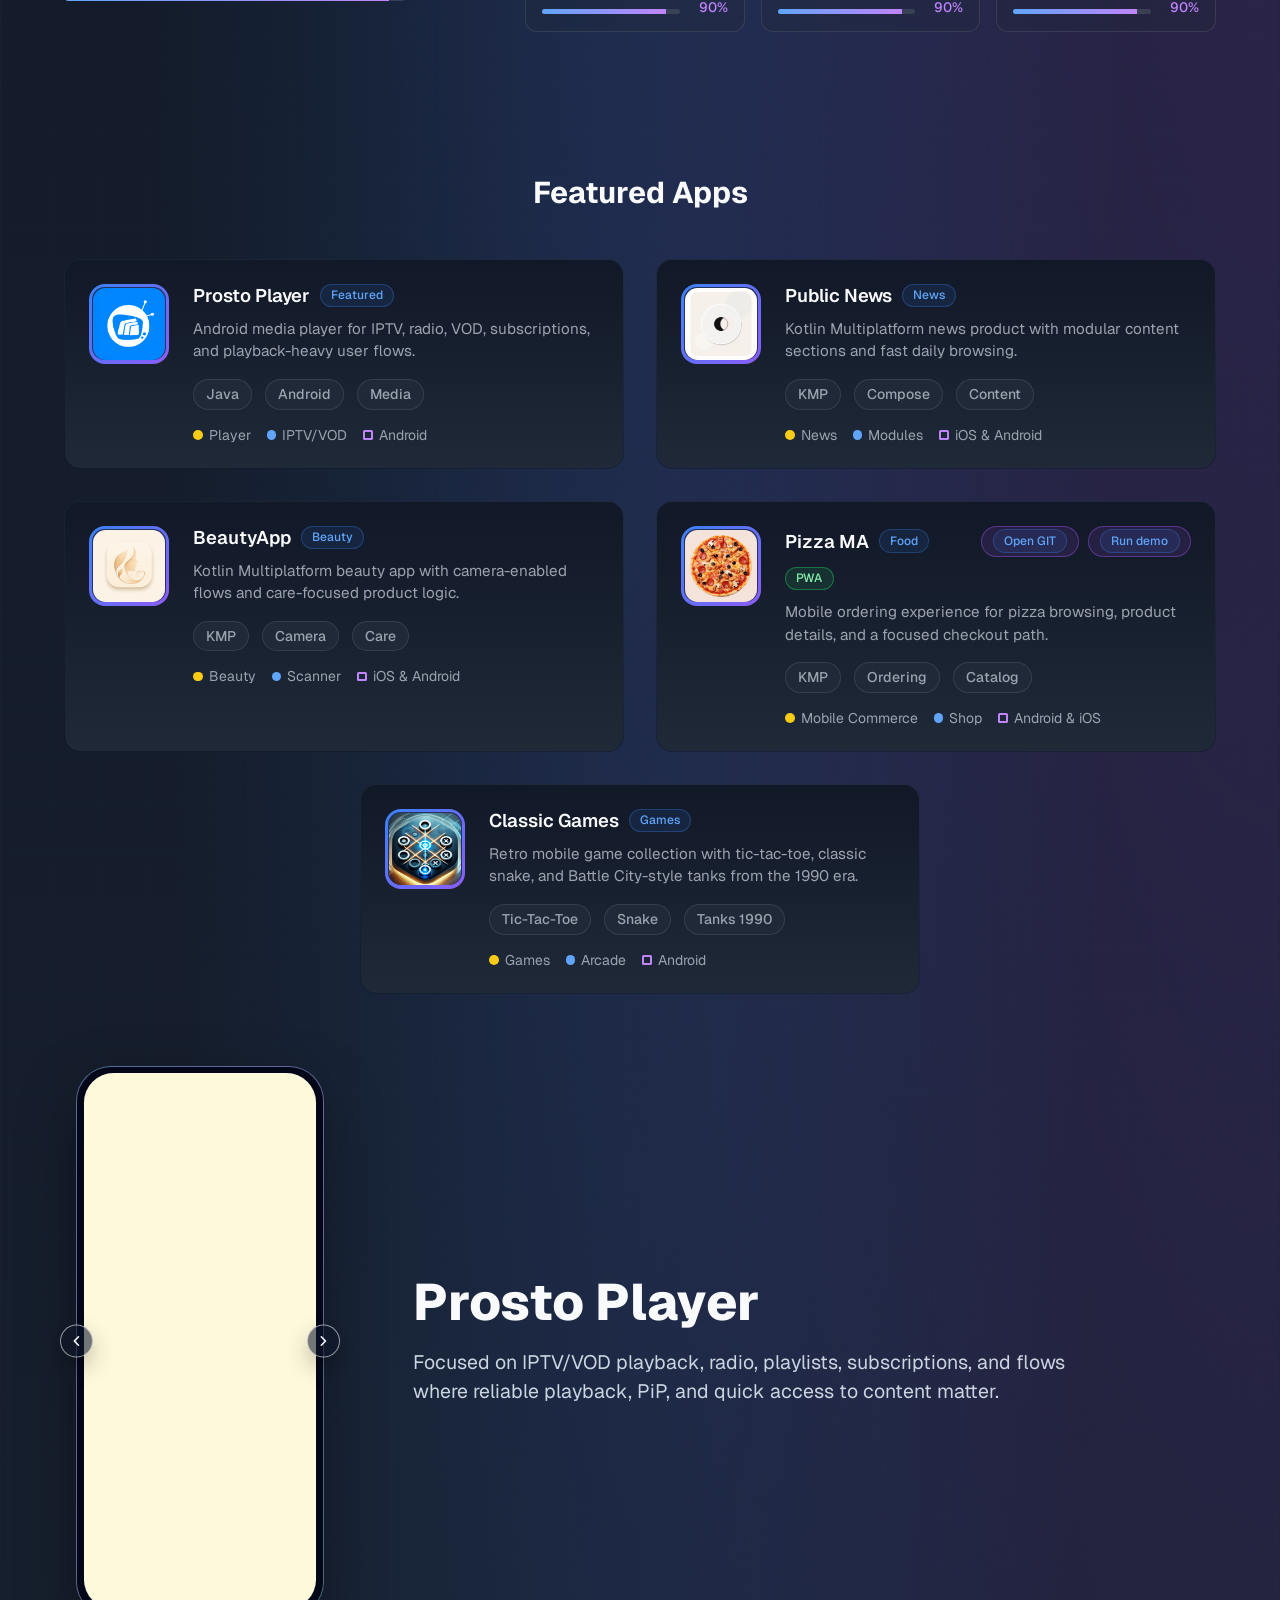
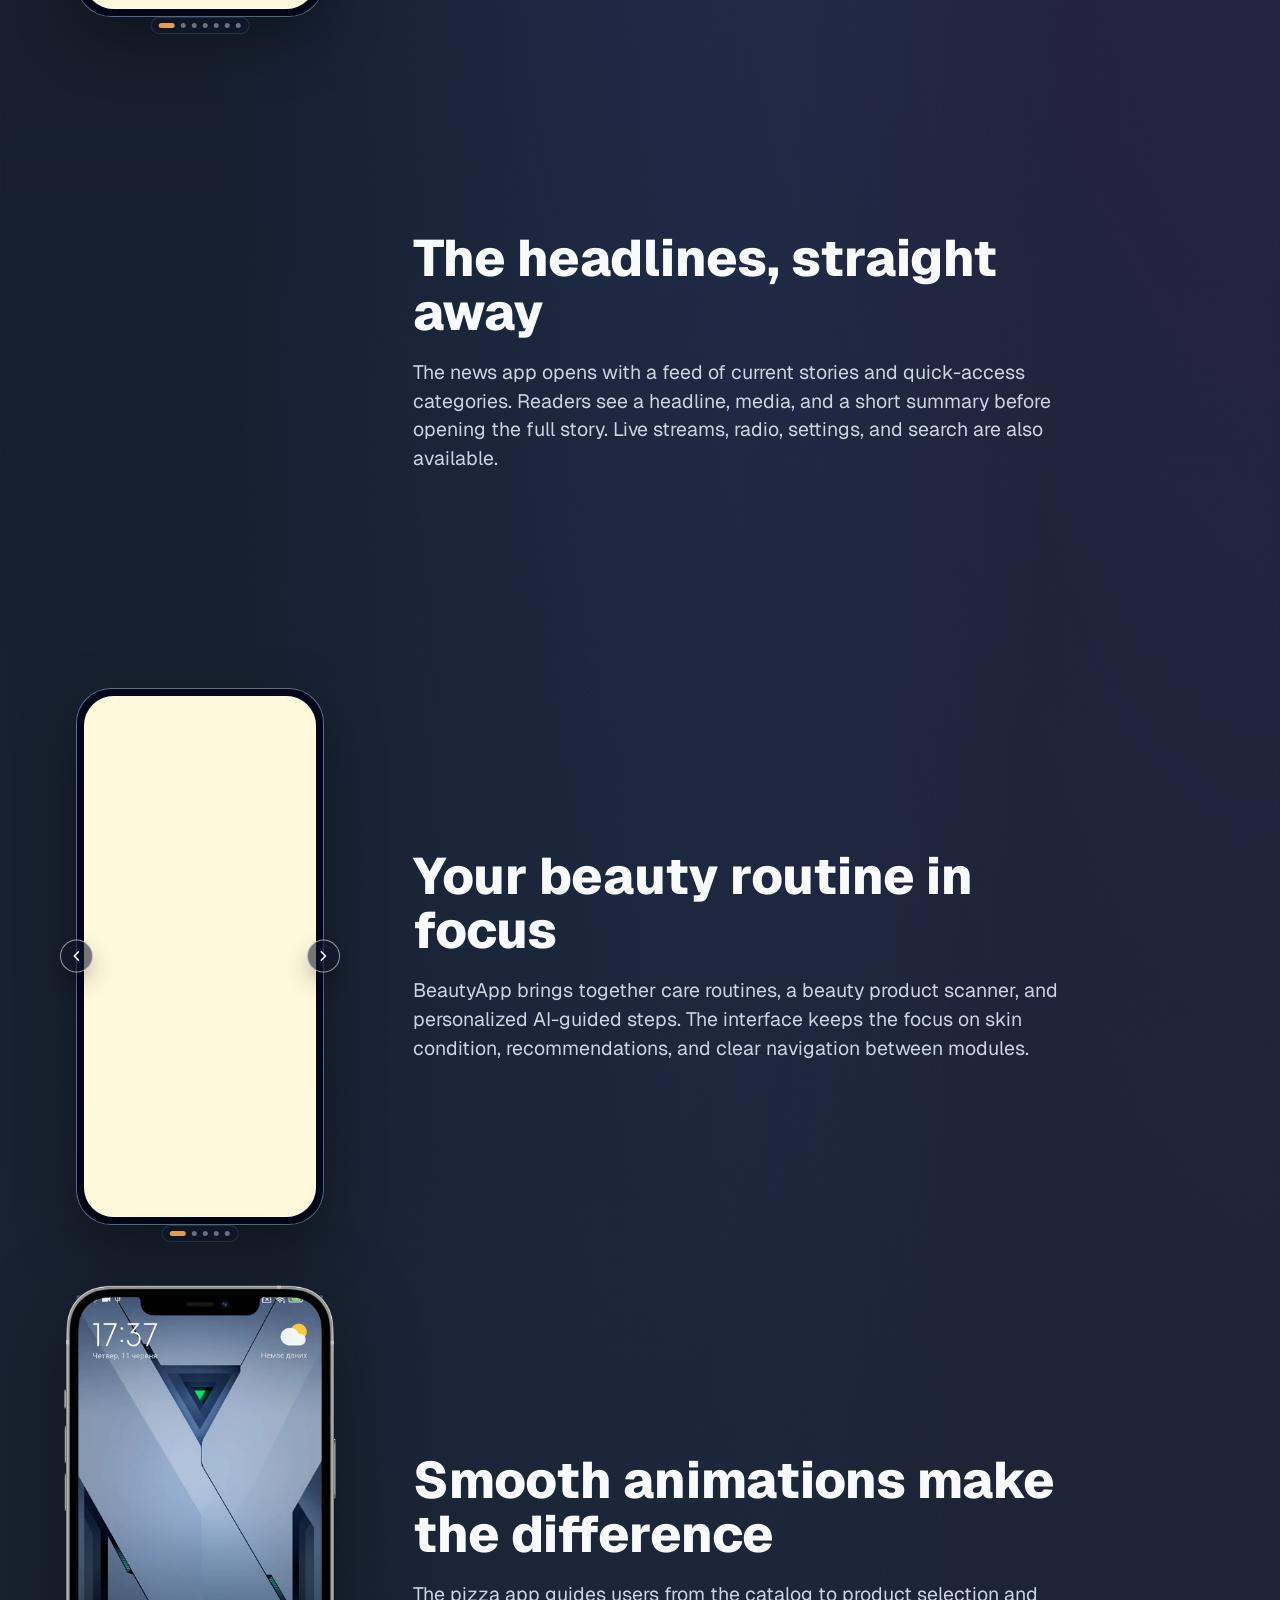
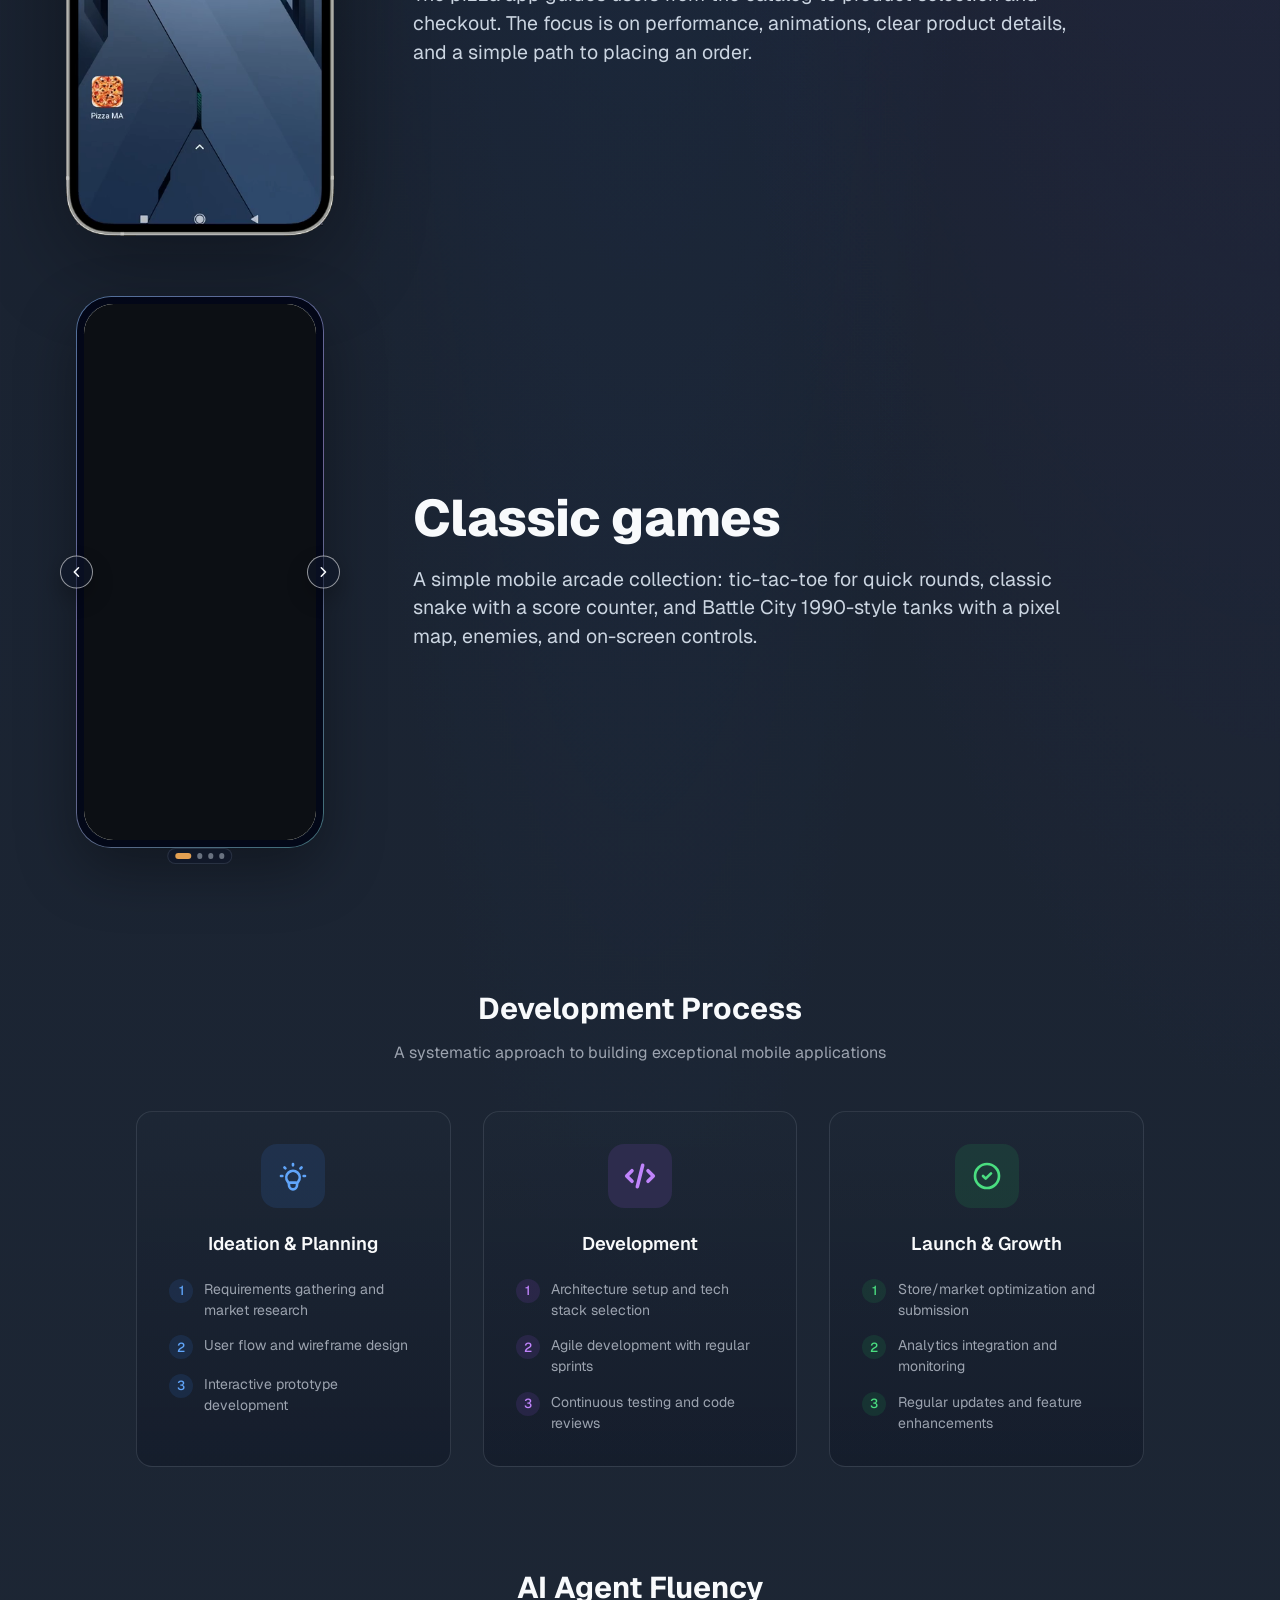
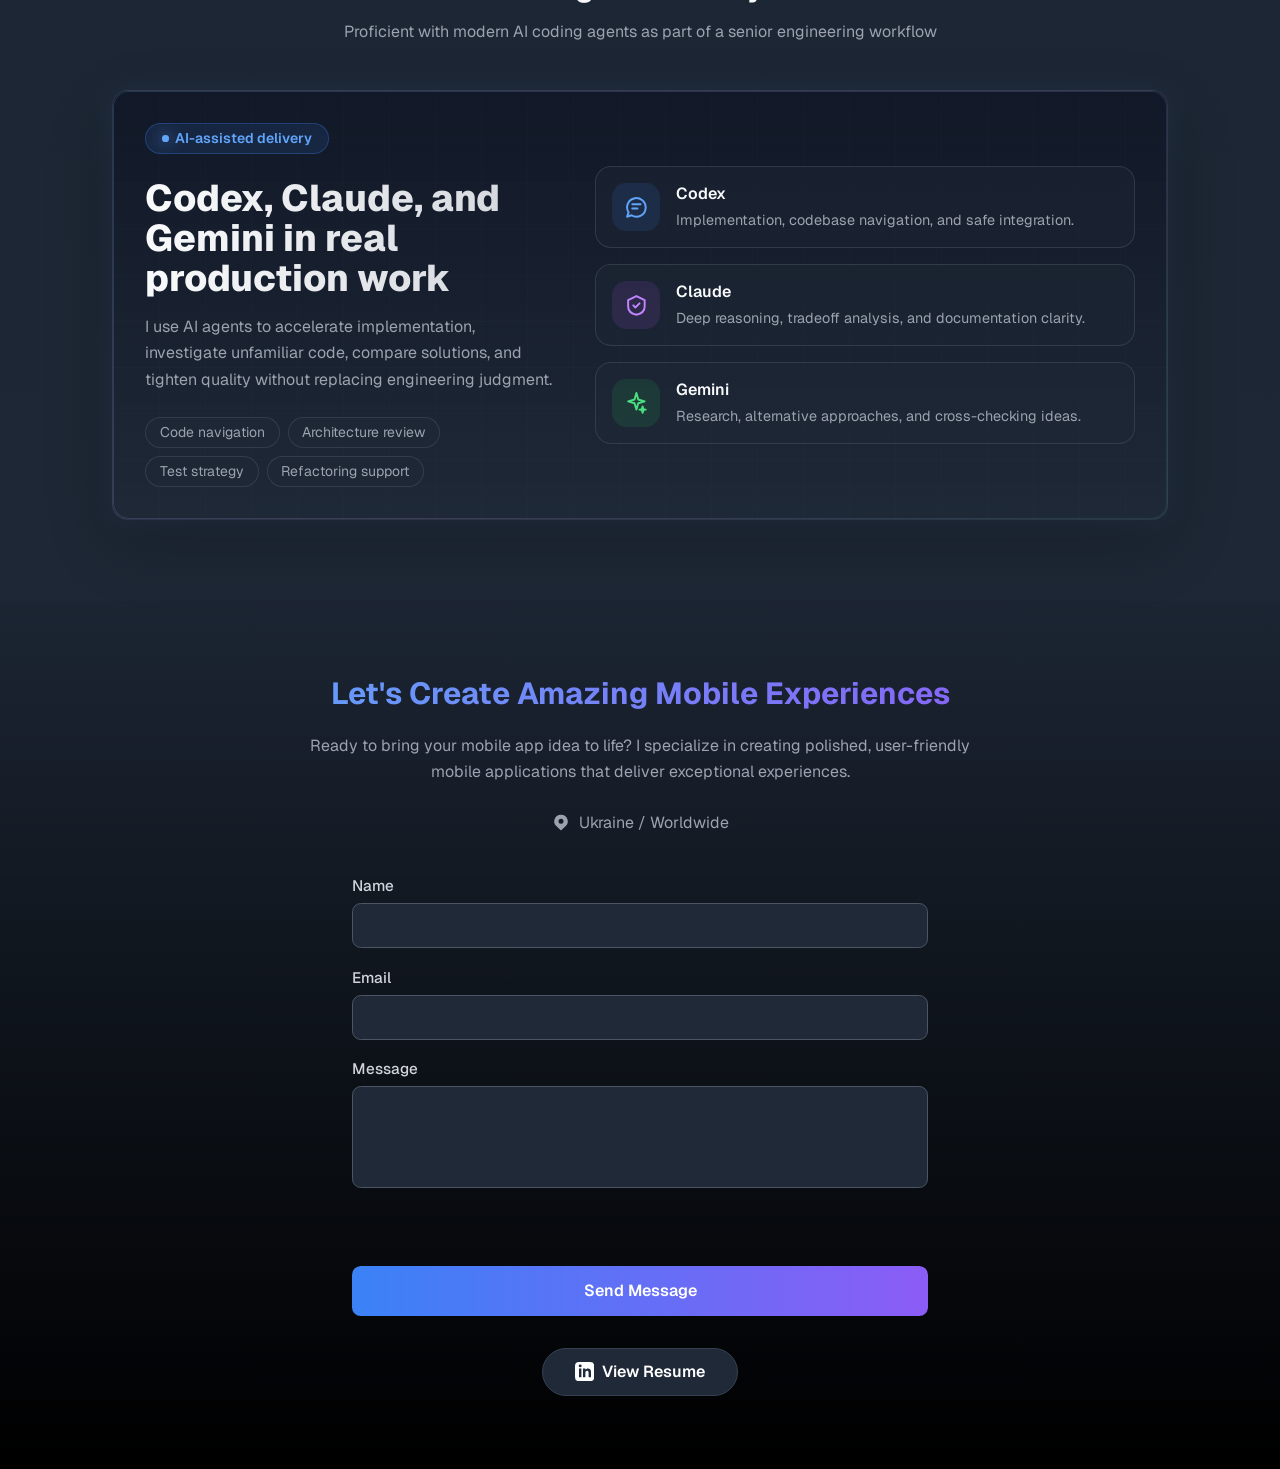
==== commit f1bd29b4: "Serve English by default at the portfolio root" ====
--- a/index.html
+++ b/index.html
@@ -2,14 +2,23 @@
 <html lang="en">
 <head>
   <meta charset="UTF-8">
+  <base href="./">
   <meta name="viewport" content="width=device-width, initial-scale=1.0">
-  <meta name="description" content="Mobile developer portfolio for Oleksandr Vasylchuk. Kotlin, Kotlin Multiplatform, and Java development.">
-  <title>Oleksandr Vasylchuk | Mobile App Developer</title>
+  <meta name="description" content="Mobile developer portfolio for Oleksandr Vasylchuk. Kotlin, Kotlin Multiplatform, and Java development." data-i18n-content="meta.description">
+  <title data-i18n="meta.title">Oleksandr Vasylchuk | Mobile App Developer</title>
   <link rel="icon" href="assets/development-icon.svg" type="image/svg+xml" sizes="any">
   <link rel="preconnect" href="https://fonts.googleapis.com">
   <link rel="preconnect" href="https://fonts.gstatic.com" crossorigin>
   <link href="https://fonts.googleapis.com/css2?family=Geist:wght@400;500;600;700;800&display=swap" rel="stylesheet">
   <link rel="stylesheet" href="styles.css">
+  <link rel="stylesheet" href="i18n.css">
+  <link rel="canonical" href="https://aecttann-portfolio.github.io/-/">
+  <link rel="alternate" hreflang="en" href="https://aecttann-portfolio.github.io/-/">
+  <link rel="alternate" hreflang="uk" href="https://aecttann-portfolio.github.io/-/uk/">
+  <link rel="alternate" hreflang="x-default" href="https://aecttann-portfolio.github.io/-/">
+  <script src="locales/site.js"></script>
+  <script src="i18n.js"></script>
+  <noscript><style>.reveal { opacity: 1; transform: none; }</style></noscript>
 </head>
 <body>
   <main class="page-shell">
@@ -18,13 +27,20 @@
     <div class="ambient ambient-purple" aria-hidden="true"></div>
     <div class="ambient ambient-teal" aria-hidden="true"></div>
 
+    <header class="site-header">
+      <div class="language-switch" role="group" aria-label="Language" data-i18n-aria-label="language.label">
+        <a class="language-switch__option" href="./" data-language="en" lang="en" title="English" aria-label="English" aria-current="true">EN</a>
+        <a class="language-switch__option" href="uk/" data-language="uk" lang="uk" title="Українська" aria-label="Українська">УК</a>
+      </div>
+    </header>
+
     <section id="home" class="hero section">
       <div class="hero-copy reveal">
-        <p class="eyebrow">Hi, I'm</p>
-        <h1>Oleksandr Vasylchuk</h1>
-        <h2>Mobile App Developer</h2>
+        <p class="eyebrow" data-i18n="hero.greeting">Hi, I&#x27;m</p>
+        <h1 data-i18n="hero.name">Oleksandr Vasylchuk</h1>
+        <h2 data-i18n="hero.role">Mobile App Developer</h2>
         <p class="hero-text">
-          Crafting exceptional mobile experiences with <strong>Kotlin</strong>, <strong>Kotlin Multiplatform</strong>, and <strong>Java</strong>
+          <span data-i18n="hero.intro">Crafting exceptional mobile experiences with</span> <strong>Kotlin</strong>, <strong>Kotlin Multiplatform</strong><span data-i18n="hero.and">, and</span> <strong>Java</strong>
         </p>
       </div>
 
@@ -37,7 +53,7 @@
             <path d="M12 15v5s3.5-.6 5-2c1.6-1.6 1-5 1-5"/>
           </svg>
           <strong>8+</strong>
-          <span>Years Software Delivery</span>
+          <span data-i18n="stats.years">Years Software Delivery</span>
         </article>
         <article class="stat-card reveal" style="--delay: 140ms">
           <svg viewBox="0 0 24 24" aria-hidden="true">
@@ -46,7 +62,7 @@
             <path d="m10.5 12 4 2.5-4 2.5v-5Z"/>
           </svg>
           <strong>OTT/IPTV</strong>
-          <span>Streaming Depth</span>
+          <span data-i18n="stats.streaming">Streaming Depth</span>
         </article>
         <article class="stat-card reveal" style="--delay: 210ms">
           <svg viewBox="0 0 24 24" aria-hidden="true">
@@ -56,8 +72,8 @@
             <path d="M8 15h6"/>
             <path d="M8 19h4"/>
           </svg>
-          <strong>Media/News</strong>
-          <span>Content Products</span>
+          <strong data-i18n="stats.media">Media/News</strong>
+          <span data-i18n="stats.content">Content Products</span>
         </article>
         <article class="stat-card reveal" style="--delay: 280ms">
           <svg viewBox="0 0 24 24" aria-hidden="true">
@@ -67,8 +83,8 @@
             <path d="M17 14v3"/>
             <path d="M18.5 15.5h-3"/>
           </svg>
-          <strong>Beauty</strong>
-          <span>Care-Focused Products</span>
+          <strong data-i18n="category.beauty">Beauty</strong>
+          <span data-i18n="stats.care">Care-Focused Products</span>
         </article>
         <article class="stat-card reveal" style="--delay: 350ms">
           <svg viewBox="0 0 24 24" aria-hidden="true">
@@ -78,90 +94,90 @@
             <path d="M15 12h.01"/>
             <path d="M18 10h.01"/>
           </svg>
-          <strong>Games</strong>
-          <span>Simple Games</span>
-        </article>
-      </div>
-
-      <a class="featured-app hero-card reveal" href="https://play.google.com/store/apps/dev?id=5139522509500891874&hl=uk" target="_blank" rel="noopener noreferrer" style="--delay: 360ms">
+          <strong data-i18n="category.games">Games</strong>
+          <span data-i18n="stats.games">Simple Games</span>
+        </article>
+      </div>
+
+      <a class="featured-app hero-card reveal" href="https://play.google.com/store/apps/dev?id=5139522509500891874&amp;hl=en" data-i18n-store-link target="_blank" rel="noopener noreferrer" style="--delay: 360ms">
         <div class="card-grid" aria-hidden="true"></div>
-        <span class="badge">Featured</span>
-        <h3>Prosto TV ecosystem</h3>
-        <p>OTT/IPTV/VOD products for Smart TV and mobile experiences.</p>
+        <span class="badge" data-i18n="category.featured">Featured</span>
+        <h3 data-i18n="ecosystem.title">Prosto TV ecosystem</h3>
+        <p data-i18n="ecosystem.description">OTT/IPTV/VOD products for Smart TV and mobile experiences.</p>
         <div class="app-metrics">
           <span>
             <b>
               <svg viewBox="0 0 24 24" aria-hidden="true"><path d="M3 7a2 2 0 0 1 2-2h14a2 2 0 0 1 2 2v9a2 2 0 0 1-2 2H5a2 2 0 0 1-2-2V7Zm7 2.5v4l4-2-4-2Z"/></svg>
               OTT/IPTV/VOD
             </b>
-            Streaming
+            <span data-i18n="ecosystem.streaming">Streaming</span>
           </span>
           <span>
             <b>
               <svg viewBox="0 0 24 24" aria-hidden="true"><path d="M4 6a2 2 0 0 1 2-2h9a2 2 0 0 1 2 2v6H4V6Zm12 9h3v5h-8v-5h3v2h2v-2Zm-5 3H7l1-3h4l-1 3Z"/></svg>
-              TV + Mobile
+              <span data-i18n="ecosystem.devices">TV + Mobile</span>
             </b>
-            Platforms
+            <span data-i18n="ecosystem.platforms">Platforms</span>
           </span>
           <span>
             <b>
               <svg viewBox="0 0 24 24" aria-hidden="true"><path d="M12 3 3 8l9 5 9-5-9-5Zm-7 9 7 4 7-4v4l-7 5-7-5v-4Z"/></svg>
-              5 Apps
+              <span data-i18n="ecosystem.apps">5 Apps</span>
             </b>
-            Ecosystem
+            <span data-i18n="ecosystem.label">Ecosystem</span>
           </span>
         </div>
         <div class="chip-row">
-          <span>Mobile</span>
-          <span>Player</span>
-          <span>Subscriptions</span>
+          <span data-i18n="tag.mobile">Mobile</span>
+          <span data-i18n="tag.player">Player</span>
+          <span data-i18n="tag.subscriptions">Subscriptions</span>
         </div>
       </a>
 
-      <a class="scroll-indicator" href="#expertise" aria-label="Scroll to expertise">
+      <a class="scroll-indicator" href="#expertise" data-i18n-link="index.html#expertise" aria-label="Scroll to expertise" data-i18n-aria-label="a11y.expertise">
         <svg viewBox="0 0 24 24" aria-hidden="true"><path d="M11 4h2v12.2l5.6-5.6L20 12l-8 8-8-8 1.4-1.4 5.6 5.6V4Z"/></svg>
       </a>
     </section>
 
     <section id="expertise" class="section expertise">
       <div class="section-heading reveal">
-        <h2>Technical Expertise</h2>
-        <p>Specialized in modern mobile development technologies</p>
+        <h2 data-i18n="expertise.title">Technical Expertise</h2>
+        <p data-i18n="expertise.subtitle">Specialized in modern mobile development technologies</p>
       </div>
 
       <div class="expertise-grid">
         <div class="panel reveal">
           <h3>
             <svg viewBox="0 0 24 24" aria-hidden="true"><path d="m12 2 9 5-9 5-9-5 9-5Zm0 12 7.5-4.2L21 11l-9 5-9-5 1.5-1.2L12 14Zm0 4 7.5-4.2L21 15l-9 5-9-5 1.5-1.2L12 18Z"/></svg>
-            Core Technologies
+            <span data-i18n="expertise.core">Core Technologies</span>
           </h3>
           <div class="tech-list">
             <article class="tech-row" tabindex="0">
               <div class="tech-title">
                 <strong>Kotlin Multiplatform</strong>
-                <span>Cross-Platform</span>
+                <span data-i18n="expertise.crossPlatform">Cross-Platform</span>
               </div>
               <div class="progress-line"><span style="--value: 90%"></span></div>
               <b class="percent">90%</b>
               <div class="tooltip">
                 <strong>Kotlin Multiplatform</strong>
-                <span>90% Proficiency</span>
-                <span>Expert Level</span>
-                <span>Shared mobile architecture</span>
+                <span data-i18n="expertise.proficiency90">90% Proficiency</span>
+                <span data-i18n="expertise.expert">Expert Level</span>
+                <span data-i18n="expertise.shared">Shared mobile architecture</span>
               </div>
             </article>
             <article class="tech-row" tabindex="0">
               <div class="tech-title">
-                <strong>iOS via KMP</strong>
+                <strong data-i18n="expertise.ios">iOS via KMP</strong>
                 <span>iOS</span>
               </div>
               <div class="progress-line"><span style="--value: 90%"></span></div>
               <b class="percent">90%</b>
               <div class="tooltip">
-                <strong>iOS via KMP</strong>
-                <span>90% Proficiency</span>
-                <span>Expert Level</span>
-                <span>KMP-based iOS delivery</span>
+                <strong data-i18n="expertise.ios">iOS via KMP</strong>
+                <span data-i18n="expertise.proficiency90">90% Proficiency</span>
+                <span data-i18n="expertise.expert">Expert Level</span>
+                <span data-i18n="expertise.iosDelivery">KMP-based iOS delivery</span>
               </div>
             </article>
             <article class="tech-row" tabindex="0">
@@ -173,9 +189,9 @@
               <b class="percent">95%</b>
               <div class="tooltip">
                 <strong>Kotlin</strong>
-                <span>95% Proficiency</span>
-                <span>Expert Level</span>
-                <span>Production Android</span>
+                <span data-i18n="expertise.proficiency95">95% Proficiency</span>
+                <span data-i18n="expertise.expert">Expert Level</span>
+                <span data-i18n="expertise.android">Production Android</span>
               </div>
             </article>
             <article class="tech-row" tabindex="0">
@@ -187,23 +203,23 @@
               <b class="percent">100%</b>
               <div class="tooltip">
                 <strong>Java</strong>
-                <span>100% Proficiency</span>
-                <span>Expert Level</span>
-                <span>Legacy and production codebases</span>
+                <span data-i18n="expertise.proficiency100">100% Proficiency</span>
+                <span data-i18n="expertise.expert">Expert Level</span>
+                <span data-i18n="expertise.legacy">Legacy and production codebases</span>
               </div>
             </article>
             <article class="tech-row" tabindex="0">
               <div class="tech-title">
                 <strong>Android Jetpack</strong>
-                <span>Mobile</span>
+                <span data-i18n="tag.mobile">Mobile</span>
               </div>
               <div class="progress-line"><span style="--value: 95%"></span></div>
               <b class="percent">95%</b>
               <div class="tooltip">
                 <strong>Android Jetpack</strong>
-                <span>95% Proficiency</span>
-                <span>Expert Level</span>
-                <span>Modern app foundations</span>
+                <span data-i18n="expertise.proficiency95">95% Proficiency</span>
+                <span data-i18n="expertise.expert">Expert Level</span>
+                <span data-i18n="expertise.foundations">Modern app foundations</span>
               </div>
             </article>
           </div>
@@ -212,7 +228,7 @@
         <div class="panel reveal" style="--delay: 120ms">
           <h3>
             <svg viewBox="0 0 24 24" aria-hidden="true"><path d="M12 2 3 7l9 5 9-5-9-5Zm0 12L4.5 9.8 3 11l9 5 9-5-1.5-1.2L12 14Zm0 4-7.5-4.2L3 15l9 5 9-5-1.5-1.2L12 18Z"/></svg>
-            Specialized Skills
+            <span data-i18n="skills.title">Specialized Skills</span>
           </h3>
           <div class="skill-grid">
             <article class="skill-card" tabindex="0">
@@ -234,7 +250,7 @@
               <svg class="skill-card-icon architecture-icon" viewBox="0 0 24 24" aria-hidden="true"><path d="M12 2 3 7l9 5 9-5-9-5Zm-7 9 7 4 7-4 2 1-9 5-9-5 2-1Zm0 5 7 4 7-4 2 1-9 5-9-5 2-1Z"/></svg>
             </article>
             <article class="skill-card" tabindex="0">
-              <h4>Store & Market Growth</h4>
+              <h4 data-i18n="skills.stores">Store & Market Growth</h4>
               <div class="mini-progress"><span style="--value: 95%"></span></div>
               <b>95%</b>
               <img class="skill-card-icon asset-icon store-icon" src="assets/skill-icons/stores.png" alt="" aria-hidden="true">
@@ -246,13 +262,13 @@
               <img class="skill-card-icon asset-icon api-icon" src="assets/skill-icons/rest-api.png" alt="" aria-hidden="true">
             </article>
             <article class="skill-card" tabindex="0">
-              <h4>HLS/DASH/VOD Playback</h4>
+              <h4 data-i18n="skills.playback">HLS/DASH/VOD Playback</h4>
               <div class="mini-progress"><span style="--value: 100%"></span></div>
               <b>100%</b>
               <svg class="skill-card-icon media-icon" viewBox="0 0 24 24" aria-hidden="true"><path d="M3 5h18v12H3V5Zm7 3v6l5-3-5-3Zm-5 12h14v2H5v-2Z"/></svg>
             </article>
             <article class="skill-card" tabindex="0">
-              <h4>TV / Tablet & Adaptive UI</h4>
+              <h4 data-i18n="skills.adaptive">TV / Tablet & Adaptive UI</h4>
               <div class="mini-progress"><span style="--value: 90%"></span></div>
               <b>90%</b>
               <svg class="skill-card-icon tv-icon" viewBox="0 0 24 24" aria-hidden="true"><path d="M4 5h16a2 2 0 0 1 2 2v10a2 2 0 0 1-2 2h-7v2h3v2H8v-2h3v-2H4a2 2 0 0 1-2-2V7a2 2 0 0 1 2-2Zm3 4h4v2H7V9Zm0 4h10v2H7v-2Zm12-4h-5v2h5V9Z"/></svg>
@@ -264,7 +280,7 @@
               <img class="skill-card-icon asset-icon flow-icon" src="assets/skill-icons/coroutines.png" alt="" aria-hidden="true">
             </article>
             <article class="skill-card" tabindex="0">
-              <h4>Payments & Subscriptions</h4>
+              <h4 data-i18n="skills.payments">Payments &amp; Subscriptions</h4>
               <div class="mini-progress"><span style="--value: 90%"></span></div>
               <b>90%</b>
               <svg class="skill-card-icon payments-icon" viewBox="0 0 24 24" aria-hidden="true"><path d="M3 6h18v12H3V6Zm0 4h18V8H3v2Zm4 5h5v-2H7v2Zm10-2h2v2h-2v-2Z"/></svg>
@@ -276,111 +292,111 @@
 
     <section id="projects" class="section projects">
       <div class="section-heading reveal">
-        <h2>Featured Apps</h2>
+        <h2 data-i18n="projects.title">Featured Apps</h2>
       </div>
 
       <div class="project-grid">
         <article class="project-card reveal" tabindex="0">
           <div class="app-icon has-image">
-            <img src="assets/project-icons/prosto-player.png" alt="Prosto Player app icon">
+            <img src="assets/project-icons/prosto-player.png" alt="Prosto Player app icon" data-i18n-alt="media.playerIcon">
           </div>
           <div>
             <div class="project-title">
               <h3>Prosto Player</h3>
-              <span>Featured</span>
-            </div>
-            <p>Android media player for IPTV, radio, VOD, subscriptions, and playback-heavy user flows.</p>
+              <span data-i18n="category.featured">Featured</span>
+            </div>
+            <p data-i18n="player.description">Android media player for IPTV, radio, VOD, subscriptions, and playback-heavy user flows.</p>
             <div class="tag-row">
-              <span>Java</span><span>Android</span><span>Media</span>
+              <span>Java</span><span>Android</span><span data-i18n="tag.media">Media</span>
             </div>
             <div class="project-meta">
-              <span>Player</span><span>IPTV/VOD</span><span>Android</span>
+              <span data-i18n="tag.player">Player</span><span>IPTV/VOD</span><span>Android</span>
             </div>
           </div>
         </article>
 
         <article class="project-card reveal" tabindex="0" style="--delay: 120ms">
           <div class="app-icon has-image">
-            <img src="assets/project-icons/public-news.png" alt="Public News app icon">
+            <img src="assets/project-icons/public-news.png" alt="Public News app icon" data-i18n-alt="media.newsIcon">
           </div>
           <div>
             <div class="project-title">
-              <h3>Публічні Новини</h3>
-              <span>News</span>
-            </div>
-            <p>Kotlin Multiplatform news product with modular content sections and fast daily browsing.</p>
+              <h3 data-i18n="news.name">Public News</h3>
+              <span data-i18n="category.news">News</span>
+            </div>
+            <p data-i18n="news.description">Kotlin Multiplatform news product with modular content sections and fast daily browsing.</p>
             <div class="tag-row">
-              <span>KMP</span><span>Compose</span><span>Content</span>
+              <span>KMP</span><span>Compose</span><span data-i18n="tag.content">Content</span>
             </div>
             <div class="project-meta">
-              <span>News</span><span>Modules</span><span>iOS & Android</span>
+              <span data-i18n="category.news">News</span><span data-i18n="tag.modules">Modules</span><span>iOS & Android</span>
             </div>
           </div>
         </article>
 
         <article class="project-card reveal" tabindex="0" style="--delay: 240ms">
           <div class="app-icon has-image">
-            <img src="assets/project-icons/beauty-app.png" alt="BeautyApp app icon">
+            <img src="assets/project-icons/beauty-app.png" alt="BeautyApp app icon" data-i18n-alt="media.beautyIcon">
           </div>
           <div>
             <div class="project-title">
               <h3>BeautyApp</h3>
-              <span>Beauty</span>
-            </div>
-            <p>Kotlin Multiplatform beauty app with camera-enabled flows and care-focused product logic.</p>
+              <span data-i18n="category.beauty">Beauty</span>
+            </div>
+            <p data-i18n="beauty.description">Kotlin Multiplatform beauty app with camera-enabled flows and care-focused product logic.</p>
             <div class="tag-row">
-              <span>KMP</span><span>Camera</span><span>Care</span>
+              <span>KMP</span><span data-i18n="tag.camera">Camera</span><span data-i18n="tag.care">Care</span>
             </div>
             <div class="project-meta">
-              <span>Beauty</span><span>Scanner</span><span>iOS & Android</span>
+              <span data-i18n="category.beauty">Beauty</span><span data-i18n="tag.scanner">Scanner</span><span>iOS & Android</span>
             </div>
           </div>
         </article>
 
         <article class="project-card project-card--pizza reveal" tabindex="0" style="--delay: 360ms">
           <div class="app-icon has-image">
-            <img src="assets/project-icons/pizza-mobile.png" alt="Pizza MA app icon">
+            <img src="assets/project-icons/pizza-mobile.png" alt="Pizza MA app icon" data-i18n-alt="media.pizzaIcon">
           </div>
           <div>
             <div class="project-title">
               <h3>Pizza MA</h3>
-              <span>Food</span>
-              <a class="project-title__action-chip" href="repository-pizza.html" aria-label="Open Pizza MA repository browser">Open GIT</a>
-              <a class="project-title__action-chip" href="https://appetize.io/app/b_b36w3fxw2e2cil2r5c27hz6sh4" target="_blank" rel="noopener noreferrer" aria-label="Run Pizza MA demo on Appetize">Run demo</a>
-              <span class="project-title__action-chip project-title__action-chip--pwa" tabindex="0" aria-label="Pizza MA PWA options">
+              <span data-i18n="category.food">Food</span>
+              <a class="project-title__action-chip" href="repository-pizza.html" data-i18n-link="repository-pizza.html" aria-label="Open Pizza MA repository browser" data-i18n-aria-label="a11y.repository"><span data-i18n="pizza.repository">Open GIT</span></a>
+              <a class="project-title__action-chip" href="https://appetize.io/app/b_b36w3fxw2e2cil2r5c27hz6sh4" target="_blank" rel="noopener noreferrer" aria-label="Run Pizza MA demo on Appetize" data-i18n-aria-label="a11y.demo"><span data-i18n="pizza.demo">Run demo</span></a>
+              <span class="project-title__action-chip project-title__action-chip--pwa" tabindex="0" aria-label="Pizza MA PWA options" data-i18n-aria-label="a11y.pwa">
                 PWA
                 <span class="project-title__pwa-popover" role="tooltip">
                   <strong>Pizza PWA</strong>
-                  <em>Installable desktop app</em>
-                  <a href="./pwa/?install=1" aria-label="Install Pizza MA PWA">Install app</a>
+                  <em data-i18n="pizza.installable">Installable desktop app</em>
+                  <a href="./pwa/?install=1" hreflang="en" aria-label="Install Pizza MA PWA" data-i18n-aria-label="a11y.install"><span data-i18n="pizza.install">Install app</span></a>
                 </span>
               </span>
             </div>
-            <p>Mobile ordering experience for pizza browsing, product details, and a focused checkout path.</p>
+            <p data-i18n="pizza.description">Mobile ordering experience for pizza browsing, product details, and a focused checkout path.</p>
             <div class="tag-row">
-              <span>KMP</span><span>Ordering</span><span>Catalog</span>
+              <span>KMP</span><span data-i18n="tag.ordering">Ordering</span><span data-i18n="tag.catalog">Catalog</span>
             </div>
             <div class="project-meta">
-              <span>Mobile Commerce</span><span>Shop</span><span>Android &amp; iOS</span>
+              <span data-i18n="tag.commerce">Mobile Commerce</span><span data-i18n="tag.shop">Shop</span><span>Android &amp; iOS</span>
             </div>
           </div>
         </article>
 
         <article class="project-card project-card--centered reveal" tabindex="0" style="--delay: 480ms">
           <div class="app-icon has-image">
-            <img src="assets/project-icons/classic-games.png" alt="Classic Games app icon">
+            <img src="assets/project-icons/classic-games.png" alt="Classic Games app icon" data-i18n-alt="media.gamesIcon">
           </div>
           <div>
             <div class="project-title">
               <h3>Classic Games</h3>
-              <span>Games</span>
-            </div>
-            <p>Retro mobile game collection with tic-tac-toe, classic snake, and Battle City-style tanks from the 1990 era.</p>
+              <span data-i18n="category.games">Games</span>
+            </div>
+            <p data-i18n="games.description">Retro mobile game collection with tic-tac-toe, classic snake, and Battle City-style tanks from the 1990 era.</p>
             <div class="tag-row">
-              <span>Tic-Tac-Toe</span><span>Snake</span><span>Tanks 1990</span>
+              <span data-i18n="games.ticTacToe">Tic-Tac-Toe</span><span data-i18n="games.snake">Snake</span><span data-i18n="games.tanks">Tanks 1990</span>
             </div>
             <div class="project-meta">
-              <span>Games</span><span>Arcade</span><span>Android</span>
+              <span data-i18n="category.games">Games</span><span data-i18n="games.arcade">Arcade</span><span>Android</span>
             </div>
           </div>
         </article>
@@ -388,21 +404,21 @@
 
       <div class="project-showcases">
         <article class="project-showcase reveal">
-          <div class="showcase-video" aria-label="Prosto Player screen slideshow">
+          <div class="showcase-video" aria-label="Prosto Player screen slideshow" data-i18n-aria-label="media.playerSlideshow">
             <div class="video-frame phone-slideshow phone-slideshow--player" data-slideshow data-interval="5000">
               <div class="phone-slideshow__viewport">
-                <img class="phone-slideshow__slide is-active" src="assets/project-showcases/player/01-home.png" alt="Prosto Player home screen" loading="lazy" decoding="async">
-                <img class="phone-slideshow__slide" src="assets/project-showcases/player/02-tv-channels.png" alt="Prosto Player TV channels screen" loading="lazy" decoding="async">
-                <img class="phone-slideshow__slide" src="assets/project-showcases/player/03-cinema.png" alt="Prosto Player cinema screen" loading="lazy" decoding="async">
-                <img class="phone-slideshow__slide" src="assets/project-showcases/player/04-radio.png" alt="Prosto Player radio screen" loading="lazy" decoding="async">
-                <img class="phone-slideshow__slide" src="assets/project-showcases/player/05-movie-details.png" alt="Prosto Player movie details screen" loading="lazy" decoding="async">
-                <img class="phone-slideshow__slide" src="assets/project-showcases/player/06-more.png" alt="Prosto Player more menu screen" loading="lazy" decoding="async">
-                <img class="phone-slideshow__slide" src="assets/project-showcases/player/07-login.png" alt="Prosto Player login screen" loading="lazy" decoding="async">
-              </div>
-              <button class="phone-slideshow__arrow phone-slideshow__arrow--previous" type="button" data-slideshow-previous aria-label="Previous Prosto Player screen">
+                <img class="phone-slideshow__slide is-active" src="assets/project-showcases/player/01-home.png" alt="Prosto Player home screen" loading="lazy" decoding="async" data-i18n-alt="media.playerHome">
+                <img class="phone-slideshow__slide" src="assets/project-showcases/player/02-tv-channels.png" alt="Prosto Player TV channels screen" loading="lazy" decoding="async" data-i18n-alt="media.playerChannels">
+                <img class="phone-slideshow__slide" src="assets/project-showcases/player/03-cinema.png" alt="Prosto Player cinema screen" loading="lazy" decoding="async" data-i18n-alt="media.playerCinema">
+                <img class="phone-slideshow__slide" src="assets/project-showcases/player/04-radio.png" alt="Prosto Player radio screen" loading="lazy" decoding="async" data-i18n-alt="media.playerRadio">
+                <img class="phone-slideshow__slide" src="assets/project-showcases/player/05-movie-details.png" alt="Prosto Player movie details screen" loading="lazy" decoding="async" data-i18n-alt="media.playerDetails">
+                <img class="phone-slideshow__slide" src="assets/project-showcases/player/06-more.png" alt="Prosto Player more menu screen" loading="lazy" decoding="async" data-i18n-alt="media.playerMore">
+                <img class="phone-slideshow__slide" src="assets/project-showcases/player/07-login.png" alt="Prosto Player login screen" loading="lazy" decoding="async" data-i18n-alt="media.playerLogin">
+              </div>
+              <button class="phone-slideshow__arrow phone-slideshow__arrow--previous" type="button" data-slideshow-previous aria-label="Previous Prosto Player screen" data-i18n-aria-label="media.playerPrevious">
                 <svg viewBox="0 0 24 24" aria-hidden="true"><path d="m15 18-6-6 6-6"/></svg>
               </button>
-              <button class="phone-slideshow__arrow phone-slideshow__arrow--next" type="button" data-slideshow-next aria-label="Next Prosto Player screen">
+              <button class="phone-slideshow__arrow phone-slideshow__arrow--next" type="button" data-slideshow-next aria-label="Next Prosto Player screen" data-i18n-aria-label="media.playerNext">
                 <svg viewBox="0 0 24 24" aria-hidden="true"><path d="m9 6 6 6-6 6"/></svg>
               </button>
               <div class="phone-slideshow__dots" aria-hidden="true">
@@ -418,40 +434,36 @@
           </div>
           <div class="showcase-copy">
             <h3>Prosto Player</h3>
-            <p>
-              Акцент на відтворенні IPTV/VOD, радіо, плейлистах, підписках і сценаріях, де важливі стабільність playback, PiP та швидкий доступ до контенту.
-            </p>
+            <p data-i18n="showcase.player">Focused on IPTV/VOD playback, radio, playlists, subscriptions, and flows where reliable playback, PiP, and quick access to content matter.</p>
           </div>
         </article>
 
         <article class="project-showcase reveal" style="--delay: 120ms">
-          <div class="showcase-video showcase-video--mockup" aria-label="Public News app mockup video">
+          <div class="showcase-video showcase-video--mockup" aria-label="Public News app mockup video" data-i18n-aria-label="media.newsVideo">
             <div class="app-mockup">
-              <video src="assets/project-showcases/news/mockup2-transparent-cropped.webm" autoplay muted loop playsinline preload="metadata" aria-label="Public News app mockup preview"></video>
+              <video src="assets/project-showcases/news/mockup2-transparent-cropped.webm" autoplay muted loop playsinline preload="metadata" aria-label="Public News app mockup preview" data-i18n-aria-label="media.newsPreview"></video>
             </div>
           </div>
           <div class="showcase-copy">
-            <h3>Головне — одразу</h3>
-            <p>
-              Новинний застосунок відкривається зі стрічки актуальних матеріалів і швидких категорій. Користувач бачить заголовок, медіа, короткий опис і може перейти до повного матеріалу. Доступні прямі трансляції, радіо, налаштування та пошук.
-            </p>
+            <h3 data-i18n="showcase.newsTitle">The headlines, straight away</h3>
+            <p data-i18n="showcase.news">The news app opens with a feed of current stories and quick-access categories. Readers see a headline, media, and a short summary before opening the full story. Live streams, radio, settings, and search are also available.</p>
           </div>
         </article>
 
         <article class="project-showcase reveal" style="--delay: 240ms">
-          <div class="showcase-video" aria-label="BeautyApp screen slideshow">
+          <div class="showcase-video" aria-label="BeautyApp screen slideshow" data-i18n-aria-label="media.beautySlideshow">
             <div class="video-frame phone-slideshow" data-slideshow data-interval="8000">
               <div class="phone-slideshow__viewport">
-                <img class="phone-slideshow__slide is-active" src="assets/project-showcases/beauty/01-home.png" alt="BeautyApp home screen" loading="lazy" decoding="async">
-                <img class="phone-slideshow__slide" src="assets/project-showcases/beauty/02-search-products.png" alt="BeautyApp product search screen" loading="lazy" decoding="async">
-                <img class="phone-slideshow__slide" src="assets/project-showcases/beauty/03-favorites.png" alt="BeautyApp favorites screen" loading="lazy" decoding="async">
-                <img class="phone-slideshow__slide" src="assets/project-showcases/beauty/04-profile-analysis-history.png" alt="BeautyApp skin analysis profile screen" loading="lazy" decoding="async">
-                <img class="phone-slideshow__slide" src="assets/project-showcases/beauty/05-scanner.png" alt="BeautyApp scanner screen" loading="lazy" decoding="async">
-              </div>
-              <button class="phone-slideshow__arrow phone-slideshow__arrow--previous" type="button" data-slideshow-previous aria-label="Previous BeautyApp screen">
+                <img class="phone-slideshow__slide is-active" src="assets/project-showcases/beauty/01-home.png" alt="BeautyApp home screen" loading="lazy" decoding="async" data-i18n-alt="media.beautyHome">
+                <img class="phone-slideshow__slide" src="assets/project-showcases/beauty/02-search-products.png" alt="BeautyApp product search screen" loading="lazy" decoding="async" data-i18n-alt="media.beautySearch">
+                <img class="phone-slideshow__slide" src="assets/project-showcases/beauty/03-favorites.png" alt="BeautyApp favorites screen" loading="lazy" decoding="async" data-i18n-alt="media.beautyFavorites">
+                <img class="phone-slideshow__slide" src="assets/project-showcases/beauty/04-profile-analysis-history.png" alt="BeautyApp skin analysis profile screen" loading="lazy" decoding="async" data-i18n-alt="media.beautyProfile">
+                <img class="phone-slideshow__slide" src="assets/project-showcases/beauty/05-scanner.png" alt="BeautyApp scanner screen" loading="lazy" decoding="async" data-i18n-alt="media.beautyScanner">
+              </div>
+              <button class="phone-slideshow__arrow phone-slideshow__arrow--previous" type="button" data-slideshow-previous aria-label="Previous BeautyApp screen" data-i18n-aria-label="media.beautyPrevious">
                 <svg viewBox="0 0 24 24" aria-hidden="true"><path d="m15 18-6-6 6-6"/></svg>
               </button>
-              <button class="phone-slideshow__arrow phone-slideshow__arrow--next" type="button" data-slideshow-next aria-label="Next BeautyApp screen">
+              <button class="phone-slideshow__arrow phone-slideshow__arrow--next" type="button" data-slideshow-next aria-label="Next BeautyApp screen" data-i18n-aria-label="media.beautyNext">
                 <svg viewBox="0 0 24 24" aria-hidden="true"><path d="m9 6 6 6-6 6"/></svg>
               </button>
               <div class="phone-slideshow__dots" aria-hidden="true">
@@ -464,40 +476,36 @@
             </div>
           </div>
           <div class="showcase-copy">
-            <h3>Beauty routine у фокусі</h3>
-            <p>
-              BeautyApp показує доглядові сценарії, має сканер beauty товарів і персональні кроки користувача на основі AI. Інтерфейс тримає увагу на стані шкіри, рекомендаціях і зрозумілому переході між модулями.
-            </p>
+            <h3 data-i18n="showcase.beautyTitle">Your beauty routine in focus</h3>
+            <p data-i18n="showcase.beauty">BeautyApp brings together care routines, a beauty product scanner, and personalized AI-guided steps. The interface keeps the focus on skin condition, recommendations, and clear navigation between modules.</p>
           </div>
         </article>
 
         <article class="project-showcase reveal" style="--delay: 360ms">
-          <div class="showcase-video showcase-video--mockup" aria-label="Pizza MA app mockup video">
+          <div class="showcase-video showcase-video--mockup" aria-label="Pizza MA app mockup video" data-i18n-aria-label="media.pizzaVideo">
             <div class="app-mockup">
-              <video src="assets/project-showcases/pizza/mockup1-transparent-cropped.webm" autoplay muted loop playsinline preload="metadata" aria-label="Pizza MA app mockup preview"></video>
+              <video src="assets/project-showcases/pizza/mockup1-transparent-cropped.webm" autoplay muted loop playsinline preload="metadata" aria-label="Pizza MA app mockup preview" data-i18n-aria-label="media.pizzaPreview"></video>
             </div>
           </div>
           <div class="showcase-copy">
-            <h3>Плавність анімацій - залог успіху</h3>
-            <p>
-              Піццовий застосунок веде користувача від каталогу до вибору позицій і оформлення. Основний акцент — швидкодія додатку, анімації, зрозумілі деталі продукту та простий шлях до замовлення.
-            </p>
+            <h3 data-i18n="showcase.pizzaTitle">Smooth animations make the difference</h3>
+            <p data-i18n="showcase.pizza">The pizza app guides users from the catalog to product selection and checkout. The focus is on performance, animations, clear product details, and a simple path to placing an order.</p>
           </div>
         </article>
 
         <article class="project-showcase reveal" style="--delay: 480ms">
-          <div class="showcase-video" aria-label="Classic Games screen slideshow">
+          <div class="showcase-video" aria-label="Classic Games screen slideshow" data-i18n-aria-label="media.gamesSlideshow">
             <div class="video-frame phone-slideshow phone-slideshow--games" data-slideshow data-autoplay="false">
               <div class="phone-slideshow__viewport">
-                <img class="phone-slideshow__slide phone-slideshow__slide--tanks is-active" src="assets/project-showcases/games/tanks-gameplay.png" alt="Ironroost tanks gameplay screen" loading="lazy" decoding="async">
-                <img class="phone-slideshow__slide phone-slideshow__slide--tanks" src="assets/project-showcases/games/tanks-menu.png" alt="Ironroost tanks main menu screen" loading="lazy" decoding="async">
-                <img class="phone-slideshow__slide" src="assets/project-showcases/games/01-tic-tac-toe.jpg" alt="Classic Games tic-tac-toe screen" loading="lazy" decoding="async">
-                <img class="phone-slideshow__slide" src="assets/project-showcases/games/02-snake.jpg" alt="Classic Games snake screen" loading="lazy" decoding="async">
-              </div>
-              <button class="phone-slideshow__arrow phone-slideshow__arrow--previous" type="button" data-slideshow-previous aria-label="Previous Classic Games screen">
+                <img class="phone-slideshow__slide phone-slideshow__slide--tanks is-active" src="assets/project-showcases/games/tanks-gameplay.png" alt="Ironroost tanks gameplay screen" data-i18n-alt="media.gamesTanksAction" loading="lazy" decoding="async">
+                <img class="phone-slideshow__slide phone-slideshow__slide--tanks" src="assets/project-showcases/games/tanks-menu.png" alt="Ironroost tanks main menu screen" data-i18n-alt="media.gamesTanksStart" loading="lazy" decoding="async">
+                <img class="phone-slideshow__slide" src="assets/project-showcases/games/01-tic-tac-toe.jpg" alt="Classic Games tic-tac-toe screen" loading="lazy" decoding="async" data-i18n-alt="media.gamesTicTacToe">
+                <img class="phone-slideshow__slide" src="assets/project-showcases/games/02-snake.jpg" alt="Classic Games snake screen" loading="lazy" decoding="async" data-i18n-alt="media.gamesSnake">
+              </div>
+              <button class="phone-slideshow__arrow phone-slideshow__arrow--previous" type="button" data-slideshow-previous aria-label="Previous Classic Games screen" data-i18n-aria-label="media.gamesPrevious">
                 <svg viewBox="0 0 24 24" aria-hidden="true"><path d="m15 18-6-6 6-6"/></svg>
               </button>
-              <button class="phone-slideshow__arrow phone-slideshow__arrow--next" type="button" data-slideshow-next aria-label="Next Classic Games screen">
+              <button class="phone-slideshow__arrow phone-slideshow__arrow--next" type="button" data-slideshow-next aria-label="Next Classic Games screen" data-i18n-aria-label="media.gamesNext">
                 <svg viewBox="0 0 24 24" aria-hidden="true"><path d="m9 6 6 6-6 6"/></svg>
               </button>
               <div class="phone-slideshow__dots" aria-hidden="true">
@@ -509,10 +517,8 @@
             </div>
           </div>
           <div class="showcase-copy">
-            <h3>Класичні ігри</h3>
-            <p>
-              Простий мобільний набір аркад: хрестики-нулики для швидких партій, класична змійка з рахунком і танчики у стилі Battle City 1990 з піксельною картою, ворогами та екранними контролами.
-            </p>
+            <h3 data-i18n="showcase.gamesTitle">Classic games</h3>
+            <p data-i18n="showcase.games">A simple mobile arcade collection: tic-tac-toe for quick rounds, classic snake with a score counter, and Battle City 1990-style tanks with a pixel map, enemies, and on-screen controls.</p>
           </div>
         </article>
       </div>
@@ -520,8 +526,8 @@
 
     <section class="section process">
       <div class="section-heading reveal">
-        <h2>Development Process</h2>
-        <p>A systematic approach to building exceptional mobile applications</p>
+        <h2 data-i18n="process.title">Development Process</h2>
+        <p data-i18n="process.subtitle">A systematic approach to building exceptional mobile applications</p>
       </div>
 
       <div class="process-grid">
@@ -529,11 +535,11 @@
           <div class="process-icon blue">
             <svg viewBox="0 0 24 24" aria-hidden="true"><path d="M9.7 17h4.6M12 3v1m6.4 1.6-.8.8M21 12h-1M4 12H3m3.3-5.7-.7-.7M9 18.5V19a3 3 0 0 0 6 0v-.5a3.4 3.4 0 0 1 1-2.4 5 5 0 1 0-8 0 3.4 3.4 0 0 1 1 2.4Z"/></svg>
           </div>
-          <h3>Ideation & Planning</h3>
+          <h3 data-i18n="process.planning">Ideation & Planning</h3>
           <ol>
-            <li><span>1</span>Requirements gathering and market research</li>
-            <li><span>2</span>User flow and wireframe design</li>
-            <li><span>3</span>Interactive prototype development</li>
+            <li><span>1</span><span data-i18n="process.requirements">Requirements gathering and market research</span></li>
+            <li><span>2</span><span data-i18n="process.flows">User flow and wireframe design</span></li>
+            <li><span>3</span><span data-i18n="process.prototype">Interactive prototype development</span></li>
           </ol>
         </article>
 
@@ -541,11 +547,11 @@
           <div class="process-icon process-icon--asset">
             <img src="assets/development-icon.svg" alt="" aria-hidden="true">
           </div>
-          <h3>Development</h3>
+          <h3 data-i18n="process.development">Development</h3>
           <ol>
-            <li><span>1</span>Architecture setup and tech stack selection</li>
-            <li><span>2</span>Agile development with regular sprints</li>
-            <li><span>3</span>Continuous testing and code reviews</li>
+            <li><span>1</span><span data-i18n="process.architecture">Architecture setup and tech stack selection</span></li>
+            <li><span>2</span><span data-i18n="process.agile">Agile development with regular sprints</span></li>
+            <li><span>3</span><span data-i18n="process.testing">Continuous testing and code reviews</span></li>
           </ol>
         </article>
 
@@ -553,11 +559,11 @@
           <div class="process-icon green">
             <svg viewBox="0 0 24 24" aria-hidden="true"><path d="m9 12 2 2 4-4m6 2a9 9 0 1 1-18 0 9 9 0 0 1 18 0Z"/></svg>
           </div>
-          <h3>Launch & Growth</h3>
+          <h3 data-i18n="process.launch">Launch & Growth</h3>
           <ol>
-            <li><span>1</span>Store/market optimization and submission</li>
-            <li><span>2</span>Analytics integration and monitoring</li>
-            <li><span>3</span>Regular updates and feature enhancements</li>
+            <li><span>1</span><span data-i18n="process.store">Store/market optimization and submission</span></li>
+            <li><span>2</span><span data-i18n="process.analytics">Analytics integration and monitoring</span></li>
+            <li><span>3</span><span data-i18n="process.updates">Regular updates and feature enhancements</span></li>
           </ol>
         </article>
       </div>
@@ -565,33 +571,31 @@
 
     <section class="section ai-agents">
       <div class="section-heading reveal">
-        <h2>AI Agent Fluency</h2>
-        <p>Proficient with modern AI coding agents as part of a senior engineering workflow</p>
+        <h2 data-i18n="ai.title">AI Agent Fluency</h2>
+        <p data-i18n="ai.subtitle">Proficient with modern AI coding agents as part of a senior engineering workflow</p>
       </div>
 
       <div class="ai-agents-panel reveal">
         <div class="card-grid" aria-hidden="true"></div>
         <div class="ai-agents-copy">
-          <span class="badge">AI-assisted delivery</span>
-          <h3>Codex, Claude, and Gemini in real production work</h3>
-          <p>
-            I use AI agents to accelerate implementation, investigate unfamiliar code, compare solutions, and tighten quality without replacing engineering judgment.
-          </p>
-          <div class="chip-row" aria-label="AI agent strengths">
-            <span>Code navigation</span>
-            <span>Architecture review</span>
-            <span>Test strategy</span>
-            <span>Refactoring support</span>
+          <span class="badge" data-i18n="ai.badge">AI-assisted delivery</span>
+          <h3 data-i18n="ai.heading">Codex, Claude, and Gemini in real production work</h3>
+          <p data-i18n="ai.description">I use AI agents to accelerate implementation, investigate unfamiliar code, compare solutions, and tighten quality without replacing engineering judgment.</p>
+          <div class="chip-row" aria-label="AI agent strengths" data-i18n-aria-label="a11y.aiStrengths">
+            <span data-i18n="ai.navigation">Code navigation</span>
+            <span data-i18n="ai.architecture">Architecture review</span>
+            <span data-i18n="ai.testing">Test strategy</span>
+            <span data-i18n="ai.refactoring">Refactoring support</span>
           </div>
         </div>
 
-        <div class="agent-grid" aria-label="AI agents">
+        <div class="agent-grid" aria-label="AI agents" data-i18n-aria-label="a11y.aiAgents">
           <article class="agent-card" tabindex="0">
             <div class="agent-icon blue">
               <svg viewBox="0 0 24 24" aria-hidden="true"><path d="M8 9h8M8 13h5m8-1a9 9 0 0 1-13.8 7.6L3 21l1.4-4.2A9 9 0 1 1 21 12Z"/></svg>
             </div>
             <strong>Codex</strong>
-            <span>Implementation, codebase navigation, and safe integration.</span>
+            <span data-i18n="ai.codex">Implementation, codebase navigation, and safe integration.</span>
           </article>
 
           <article class="agent-card" tabindex="0">
@@ -599,7 +603,7 @@
               <svg viewBox="0 0 24 24" aria-hidden="true"><path d="M12 3 4 7v6c0 4.4 3 7 8 8 5-1 8-3.6 8-8V7l-8-4Zm-3 9 2 2 4-4"/></svg>
             </div>
             <strong>Claude</strong>
-            <span>Deep reasoning, tradeoff analysis, and documentation clarity.</span>
+            <span data-i18n="ai.claude">Deep reasoning, tradeoff analysis, and documentation clarity.</span>
           </article>
 
           <article class="agent-card" tabindex="0">
@@ -607,7 +611,7 @@
               <svg viewBox="0 0 24 24" aria-hidden="true"><path d="M12 2l1.8 6.2L20 10l-6.2 1.8L12 18l-1.8-6.2L4 10l6.2-1.8L12 2Zm6 13 .8 2.7L21 18l-2.2.3L18 21l-.8-2.7L15 18l2.2-.3L18 15Z"/></svg>
             </div>
             <strong>Gemini</strong>
-            <span>Research, alternative approaches, and cross-checking ideas.</span>
+            <span data-i18n="ai.gemini">Research, alternative approaches, and cross-checking ideas.</span>
           </article>
         </div>
       </div>
@@ -615,37 +619,38 @@
 
     <section id="contact" class="contact">
       <div class="contact-inner reveal">
-        <h2>Let's Create Amazing Mobile Experiences</h2>
-        <p>Ready to bring your mobile app idea to life? I specialize in creating polished, user-friendly mobile applications that deliver exceptional experiences.</p>
+        <h2 data-i18n="contact.title">Let&#x27;s Create Amazing Mobile Experiences</h2>
+        <p data-i18n="contact.description">Ready to bring your mobile app idea to life? I specialize in creating polished, user-friendly mobile applications that deliver exceptional experiences.</p>
         <div class="location">
           <svg viewBox="0 0 24 24" aria-hidden="true"><path d="M12 2a8 8 0 0 0-5.7 13.7L12 21l5.7-5.3A8 8 0 0 0 12 2Zm0 11a3 3 0 1 1 0-6 3 3 0 0 1 0 6Z"/></svg>
-          <span>Ukraine / Worldwide</span>
+          <span data-i18n="contact.location">Ukraine / Worldwide</span>
         </div>
-        <form id="contact-form" class="contact-form" action="https://forminit.com/f/r7am2ngciog" method="POST" aria-label="Contact form" data-forminit-form-id="r7am2ngciog">
-          <label>Name<input type="text" name="fi-sender-fullName" autocomplete="name" required></label>
-          <label>Email<input type="email" name="fi-sender-email" autocomplete="email" required></label>
-          <label>Message<textarea name="fi-text-message" rows="4" minlength="10" required></textarea></label>
+        <form id="contact-form" class="contact-form" action="https://forminit.com/f/r7am2ngciog" method="POST" aria-label="Contact form" data-forminit-form-id="r7am2ngciog" data-i18n-aria-label="a11y.contact">
+          <label><span data-i18n="contact.name">Name</span><input type="text" name="fi-sender-fullName" autocomplete="name" required></label>
+          <label><span data-i18n="contact.email">Email</span><input type="email" name="fi-sender-email" autocomplete="email" required></label>
+          <label><span data-i18n="contact.message">Message</span><textarea name="fi-text-message" rows="4" minlength="10" required></textarea></label>
           <label class="contact-form__honeypot" aria-hidden="true">
-            Website
+            <span data-i18n="contact.website">Website</span>
             <input type="text" name="website" tabindex="-1" autocomplete="off">
           </label>
           <input type="hidden" name="fi-text-source" value="Portfolio contact form">
           <p class="contact-form__status" role="status" aria-live="polite"></p>
-          <button type="submit">Send Message</button>
+          <button type="submit" data-i18n="contact.send">Send Message</button>
         </form>
         <a class="resume-link" href="https://www.linkedin.com/in/aectann/" target="_blank" rel="noopener noreferrer">
           <svg viewBox="0 0 24 24" aria-hidden="true"><path d="M19 0H5a5 5 0 0 0-5 5v14a5 5 0 0 0 5 5h14a5 5 0 0 0 5-5V5a5 5 0 0 0-5-5ZM8 19H5V8h3v11ZM6.5 6.7A1.8 1.8 0 1 1 6.5 3a1.8 1.8 0 0 1 0 3.7ZM20 19h-3v-5.6c0-3.4-4-3.1-4 0V19h-3V8h3v1.8c1.4-2.6 7-2.8 7 2.5V19Z"/></svg>
-          View Resume
+          <span data-i18n="contact.resume">View Resume</span>
         </a>
       </div>
     </section>
 
-    <button class="top-button" type="button" aria-label="Back to top">
+    <button class="top-button" type="button" aria-label="Back to top" data-i18n-aria-label="a11y.top">
       <svg viewBox="0 0 24 24" aria-hidden="true"><path d="M12 4 5 11l1.4 1.4L11 7.8V20h2V7.8l4.6 4.6L19 11l-7-7Z"/></svg>
     </button>
   </main>
 
-  <script src="https://forminit.com/sdk/v1/forminit.js"></script>
+  <script>PortfolioI18n.initialize();</script>
+  <script src="https://forminit.com/sdk/v1/forminit.js" async></script>
   <script src="script.js"></script>
 </body>
 </html>
--- a/styles.css
+++ b/styles.css
@@ -446,7 +446,7 @@
   color: var(--muted);
 }
 
-.app-metrics span {
+.app-metrics > span {
   display: grid;
   gap: 0.45rem;
   color: #6b7280;
@@ -472,16 +472,16 @@
   fill: currentColor;
 }
 
-.app-metrics span:first-child b {
+.app-metrics > span:first-child b {
   color: var(--yellow);
 }
 
-.app-metrics span:last-child b {
+.app-metrics > span:last-child b {
   color: var(--green);
 }
 
-.featured-app:hover .app-metrics span,
-.featured-app:focus-visible .app-metrics span {
+.featured-app:hover .app-metrics > span,
+.featured-app:focus-visible .app-metrics > span {
   color: #9ca3af;
 }
 
@@ -1636,7 +1636,7 @@
   transition: color 220ms ease;
 }
 
-.process-card li span {
+.process-card li > span:first-child {
   display: grid;
   flex: 0 0 auto;
   place-items: center;
@@ -1650,12 +1650,12 @@
   transition: background-color 220ms ease, color 220ms ease;
 }
 
-.process-card:nth-child(2) li span {
+.process-card:nth-child(2) li > span:first-child {
   color: var(--purple);
   background: rgba(168, 85, 247, 0.12);
 }
 
-.process-card:nth-child(3) li span {
+.process-card:nth-child(3) li > span:first-child {
   color: var(--green);
   background: rgba(34, 197, 94, 0.12);
 }
@@ -1664,17 +1664,17 @@
   color: #e5e7eb;
 }
 
-.process-card:hover li span {
+.process-card:hover li > span:first-child {
   color: #dbeafe;
   background: rgba(96, 165, 250, 0.2);
 }
 
-.process-card:nth-child(2):hover li span {
+.process-card:nth-child(2):hover li > span:first-child {
   color: #e9d5ff;
   background: rgba(168, 85, 247, 0.24);
 }
 
-.process-card:nth-child(3):hover li span {
+.process-card:nth-child(3):hover li > span:first-child {
   color: #dcfce7;
   background: rgba(34, 197, 94, 0.22);
 }
--- a/i18n.css
+++ b/i18n.css
@@ -0,0 +1,75 @@
+html[data-localizing] body {
+  visibility: hidden;
+}
+
+.language-switch {
+  display: inline-flex;
+  flex: 0 0 auto;
+  align-items: center;
+  gap: 0.25rem;
+  padding: 0.25rem;
+  border: 1px solid rgba(148, 163, 184, 0.28);
+  border-radius: 999px;
+  background: rgba(17, 24, 39, 0.9);
+  box-shadow: 0 4px 20px rgba(0, 0, 0, 0.16);
+}
+
+.language-switch__option {
+  display: inline-flex;
+  align-items: center;
+  justify-content: center;
+  min-width: 3rem;
+  min-height: 2.75rem;
+  padding: 0.5rem 0.75rem;
+  border: 1px solid transparent;
+  border-radius: 999px;
+  color: #cbd5e1;
+  font-size: 0.8125rem;
+  font-weight: 600;
+  letter-spacing: 0.04em;
+  line-height: 1;
+  text-decoration: none;
+  transition: background-color 160ms ease, color 160ms ease, border-color 160ms ease;
+}
+
+.language-switch__option:hover {
+  color: #fff;
+  background: rgba(96, 165, 250, 0.12);
+}
+
+.language-switch__option[aria-current="true"] {
+  border-color: rgba(96, 165, 250, 0.35);
+  color: #eff6ff;
+  background: #244570;
+}
+
+.language-switch__option:focus-visible {
+  outline: 2px solid #93c5fd;
+  outline-offset: 3px;
+}
+
+.site-header {
+  position: relative;
+  z-index: 2;
+  display: flex;
+  justify-content: flex-end;
+  width: min(100% - 2rem, 72rem);
+  margin-inline: auto;
+  padding-block: 1rem 0;
+}
+
+html[lang="uk"] .hero h1 {
+  font-size: clamp(3.1rem, 5.5vw, 4.8rem);
+}
+
+@media (max-width: 700px) {
+  html[lang="uk"] .hero h1 {
+    font-size: clamp(2.35rem, 10vw, 3.5rem);
+  }
+}
+
+@media (prefers-reduced-motion: reduce) {
+  .language-switch__option {
+    transition: none;
+  }
+}
